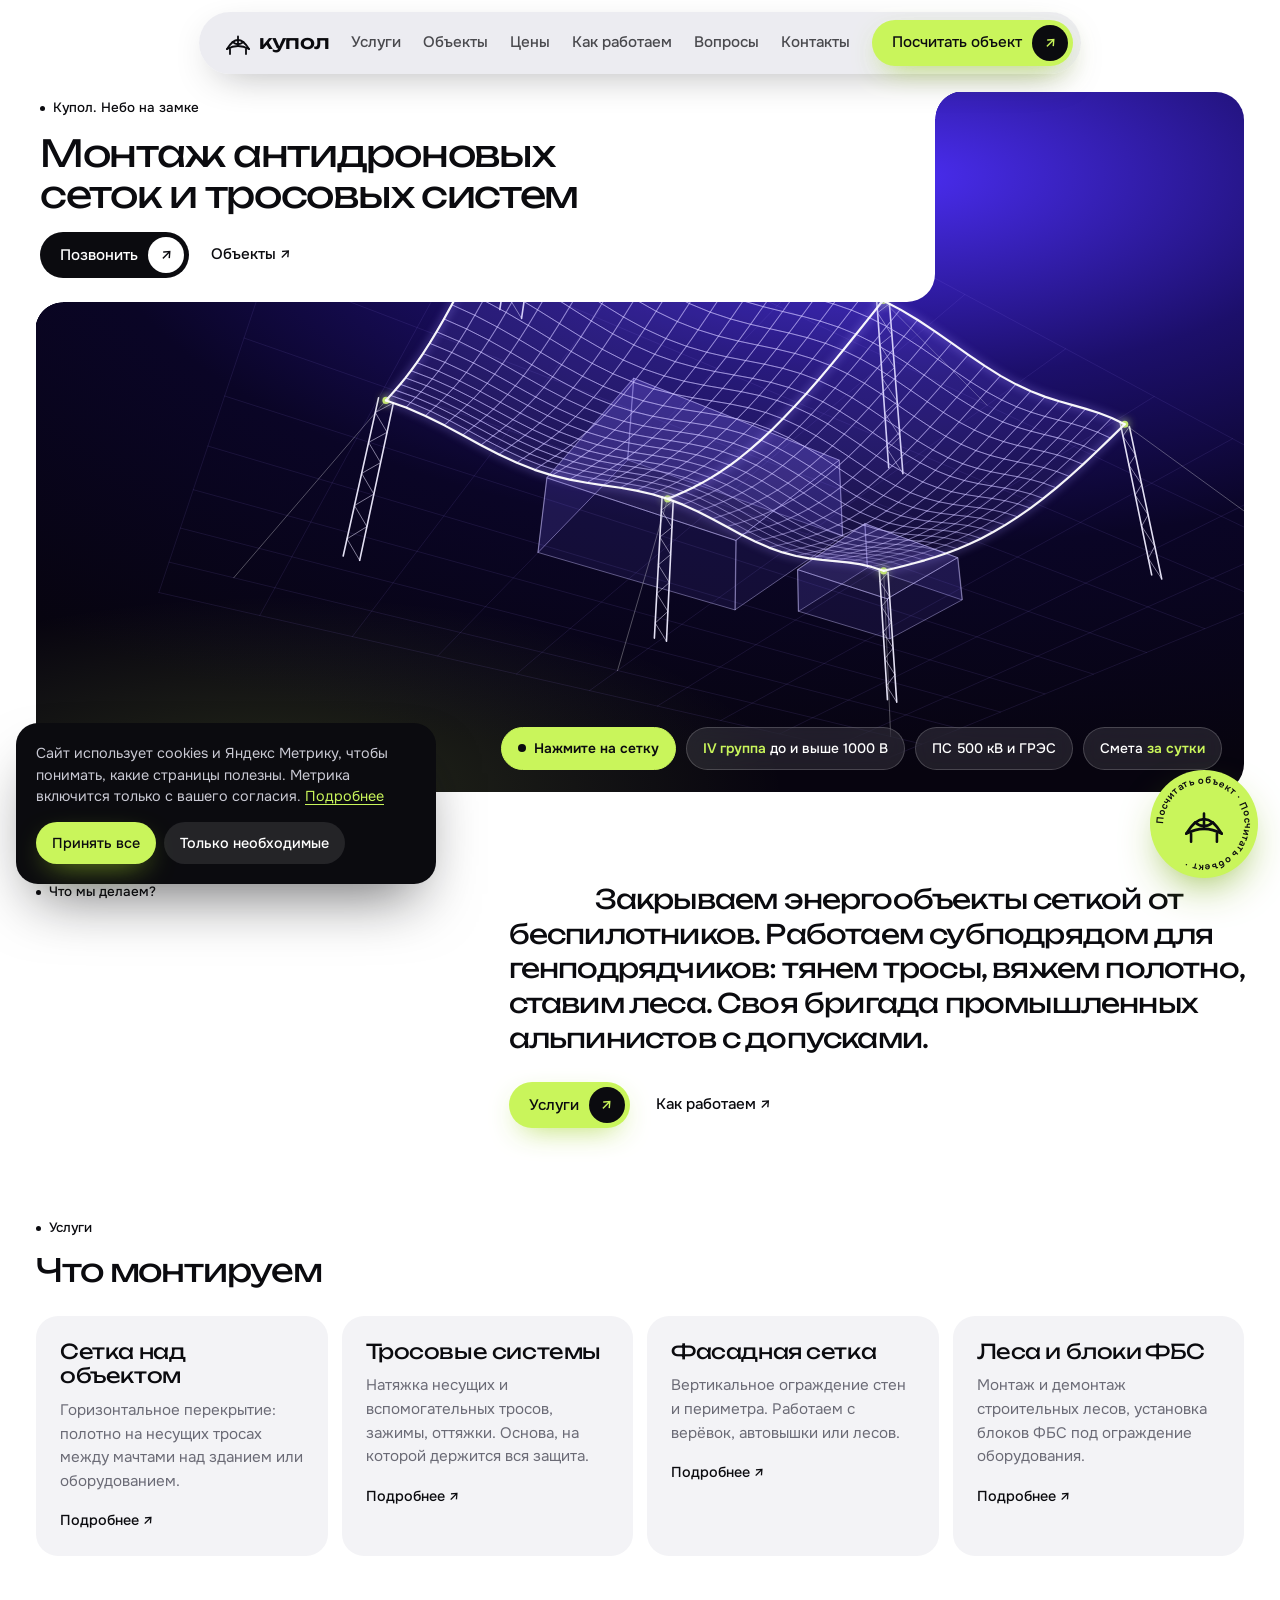
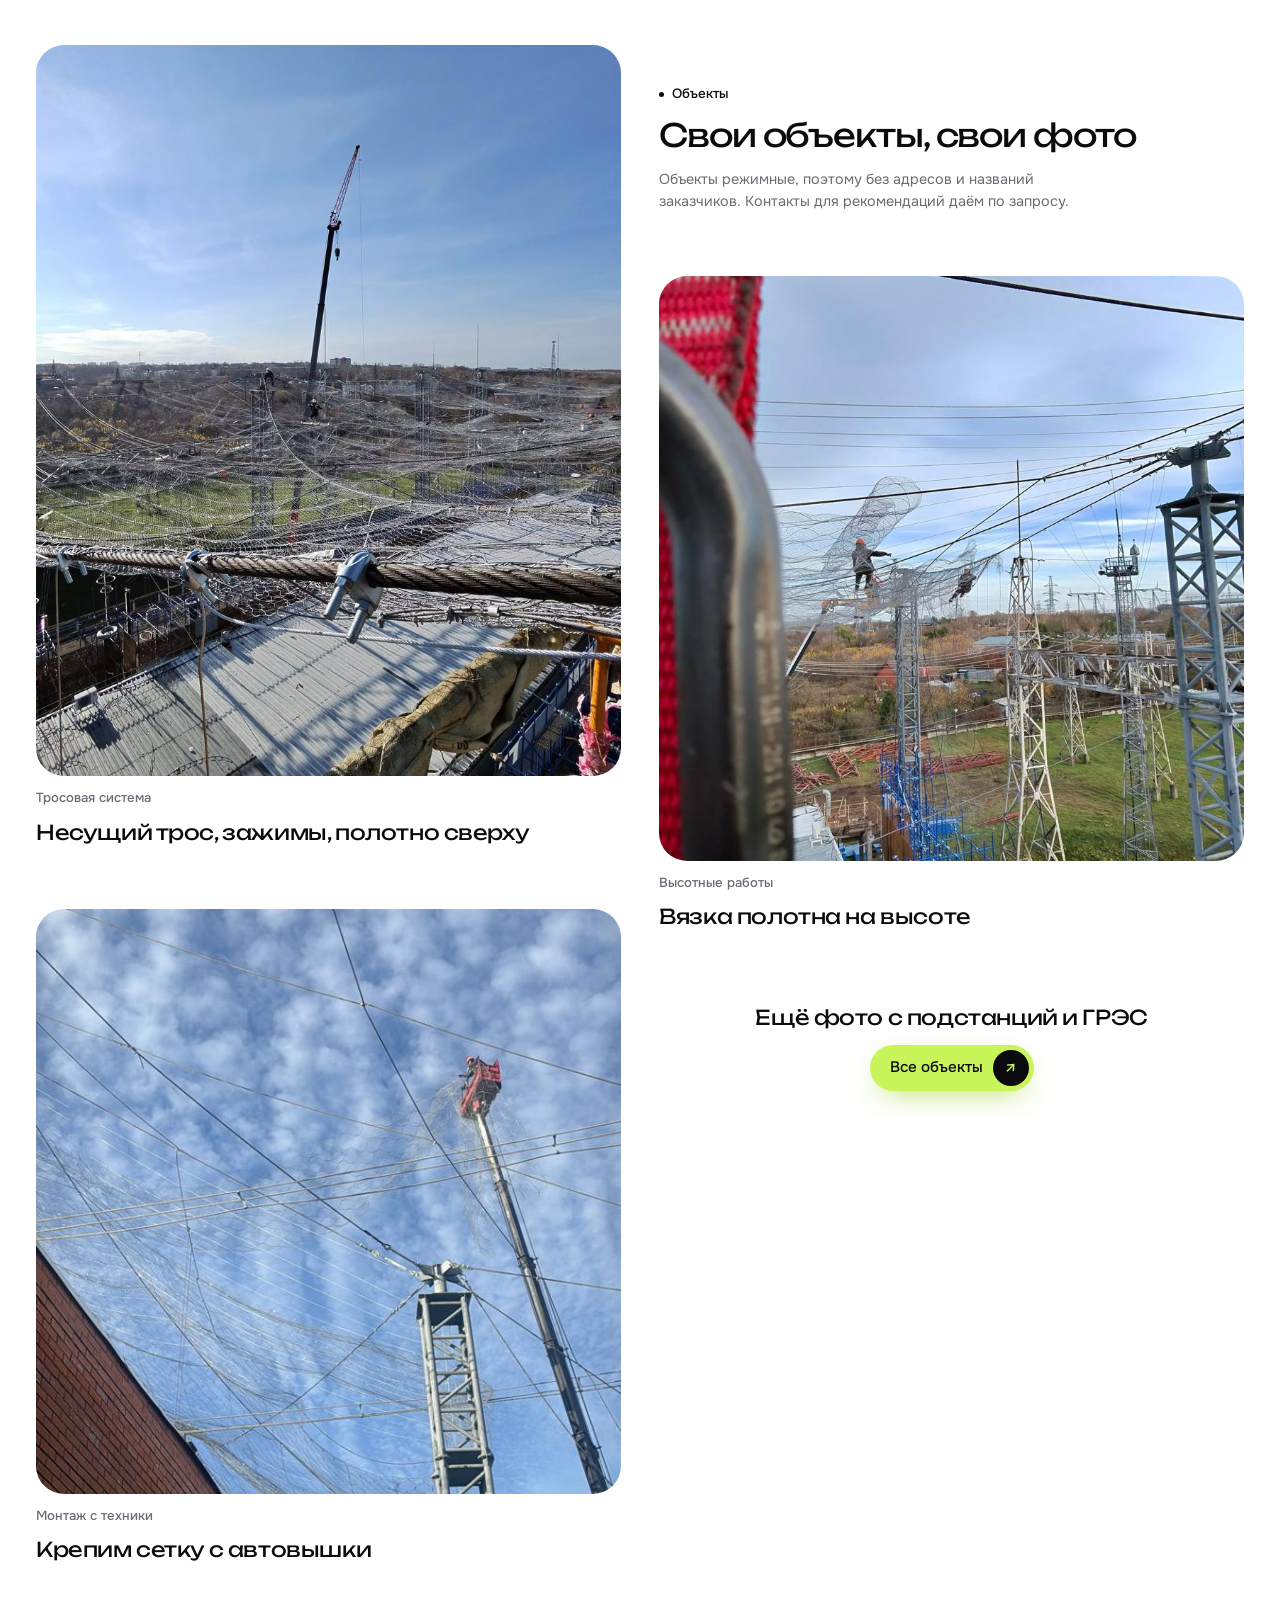
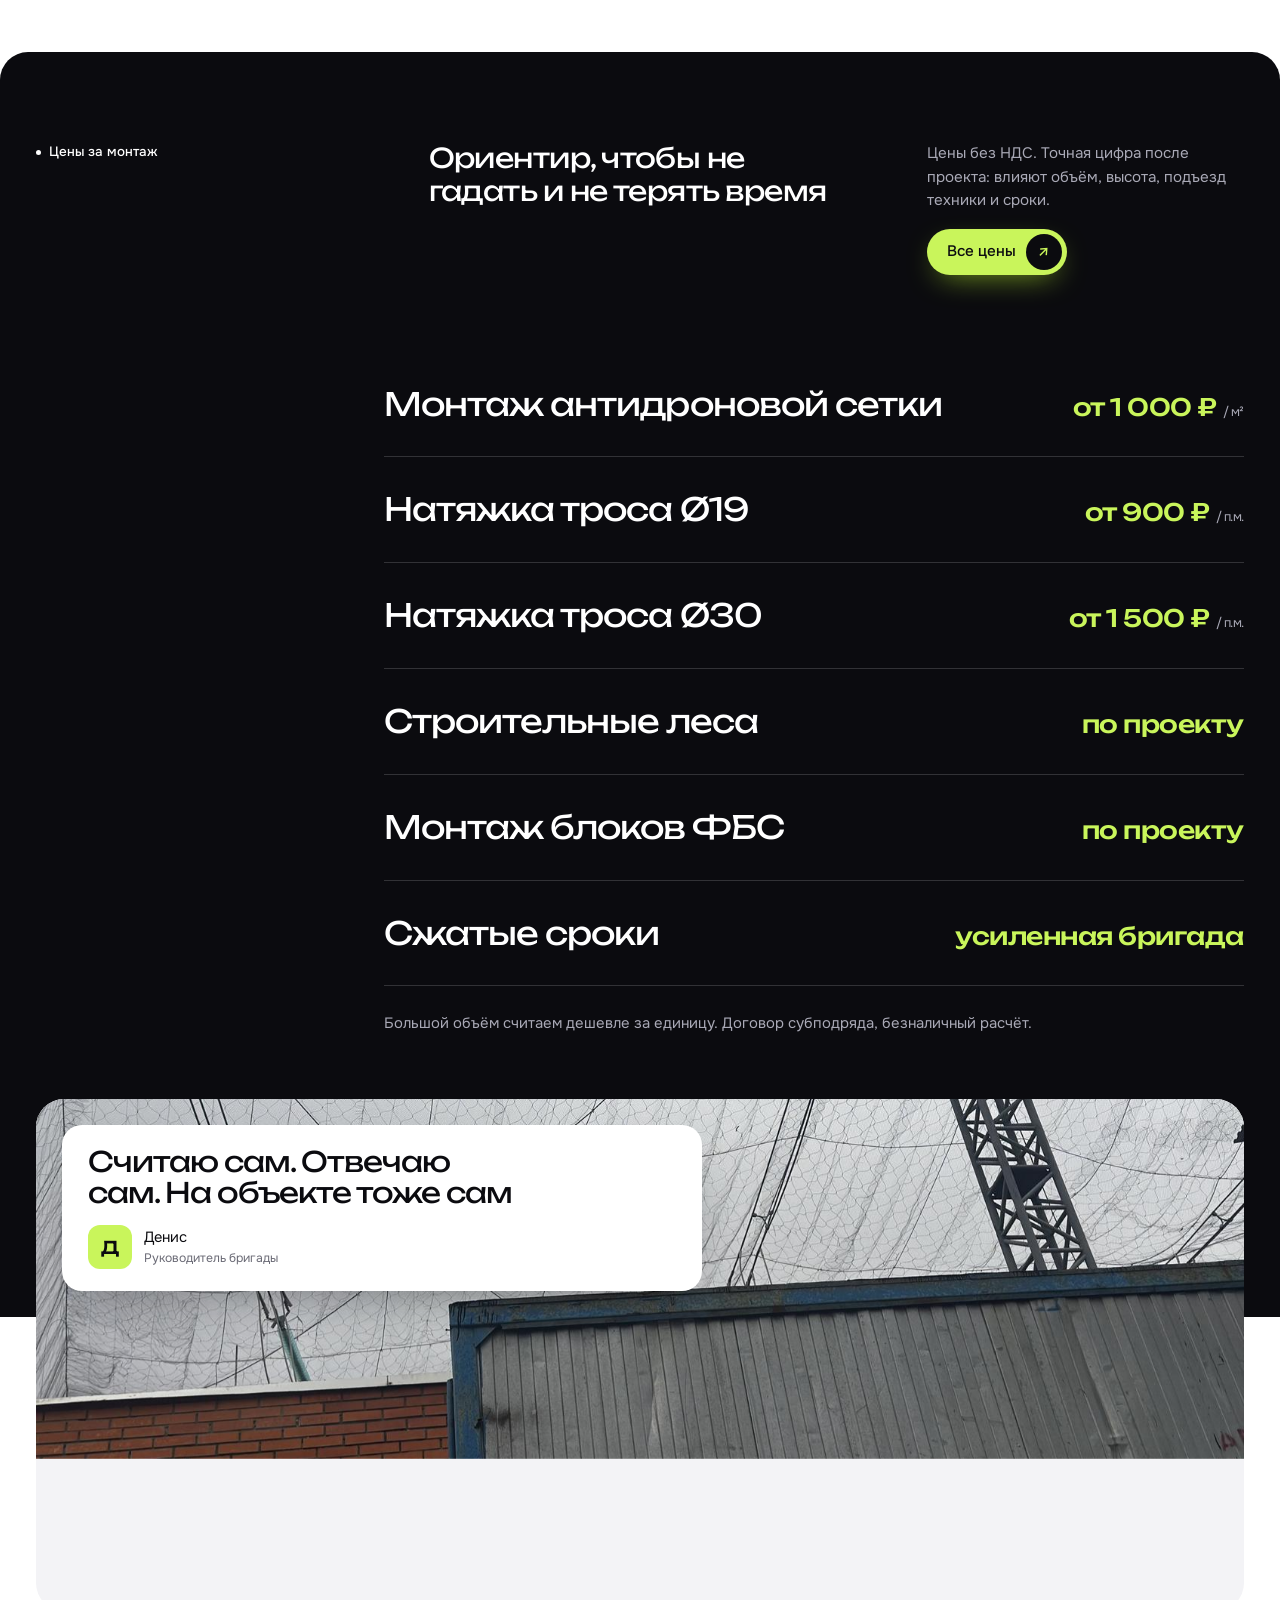
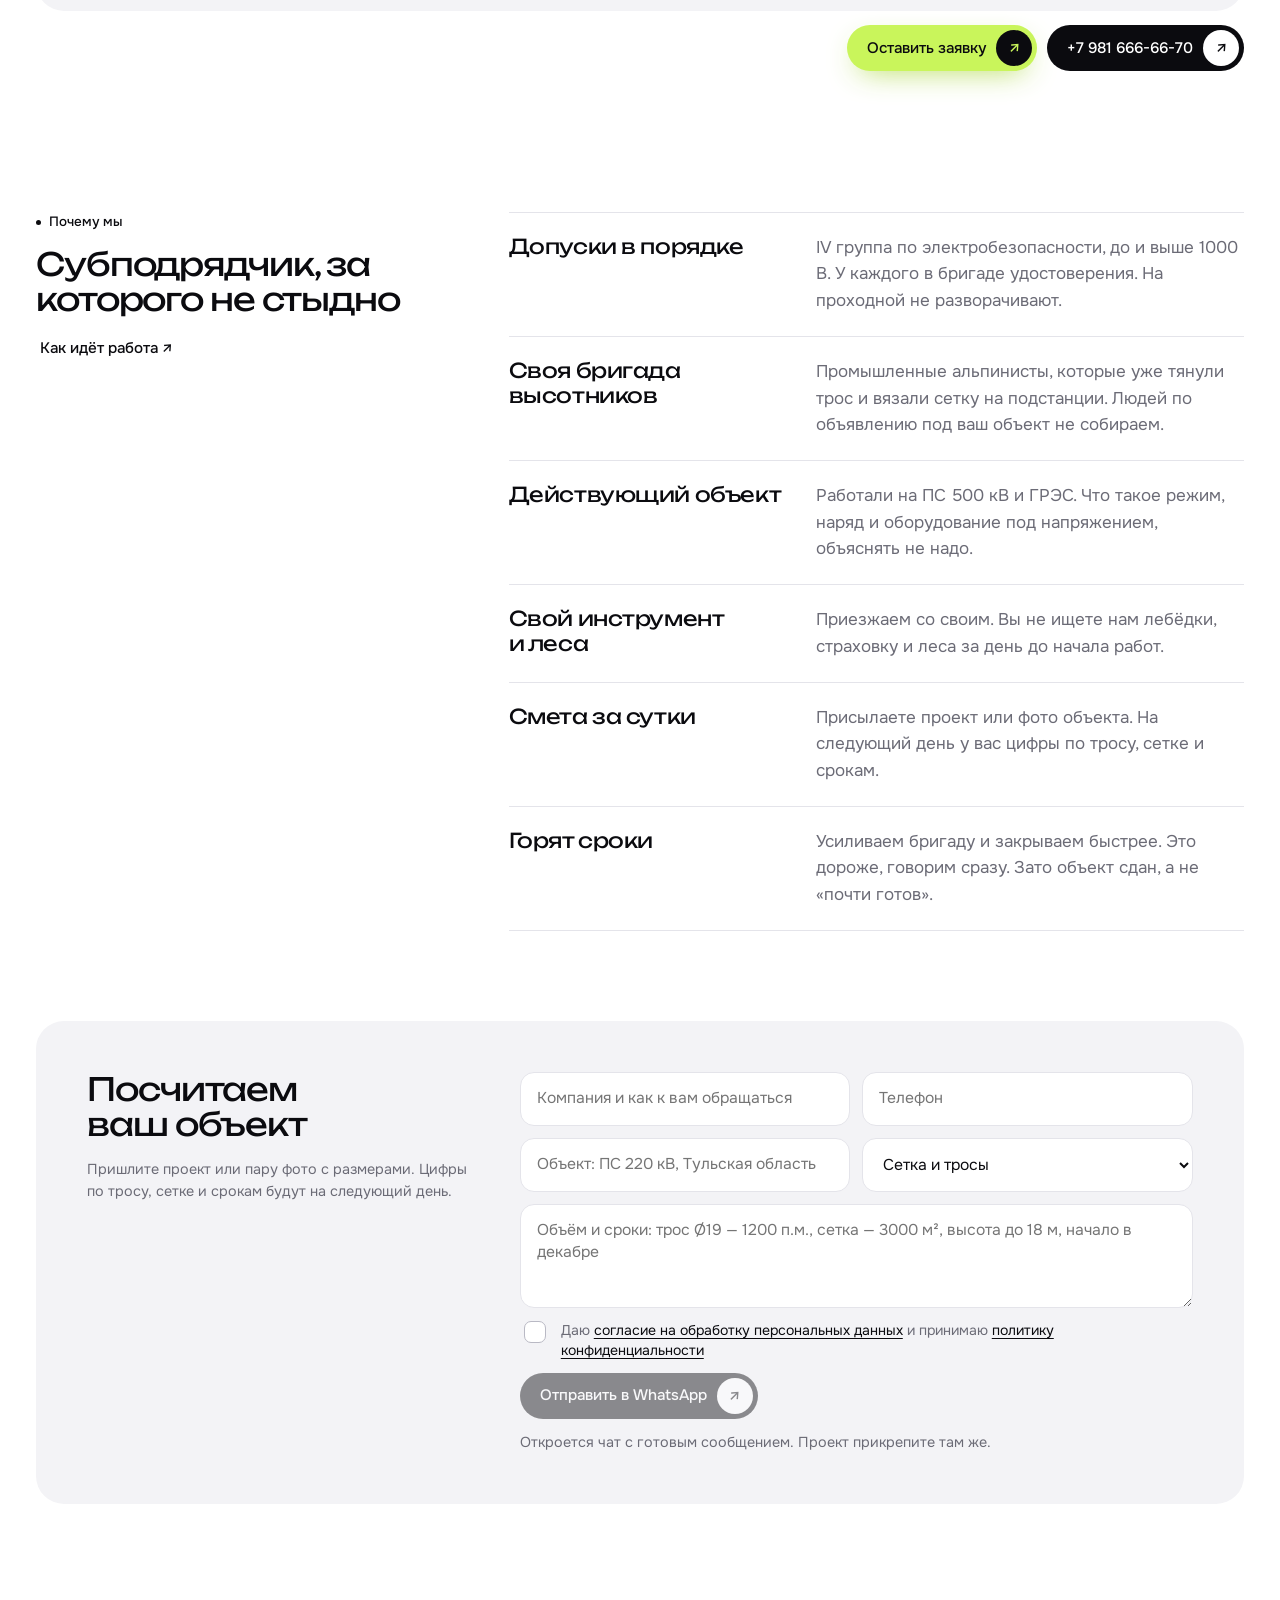
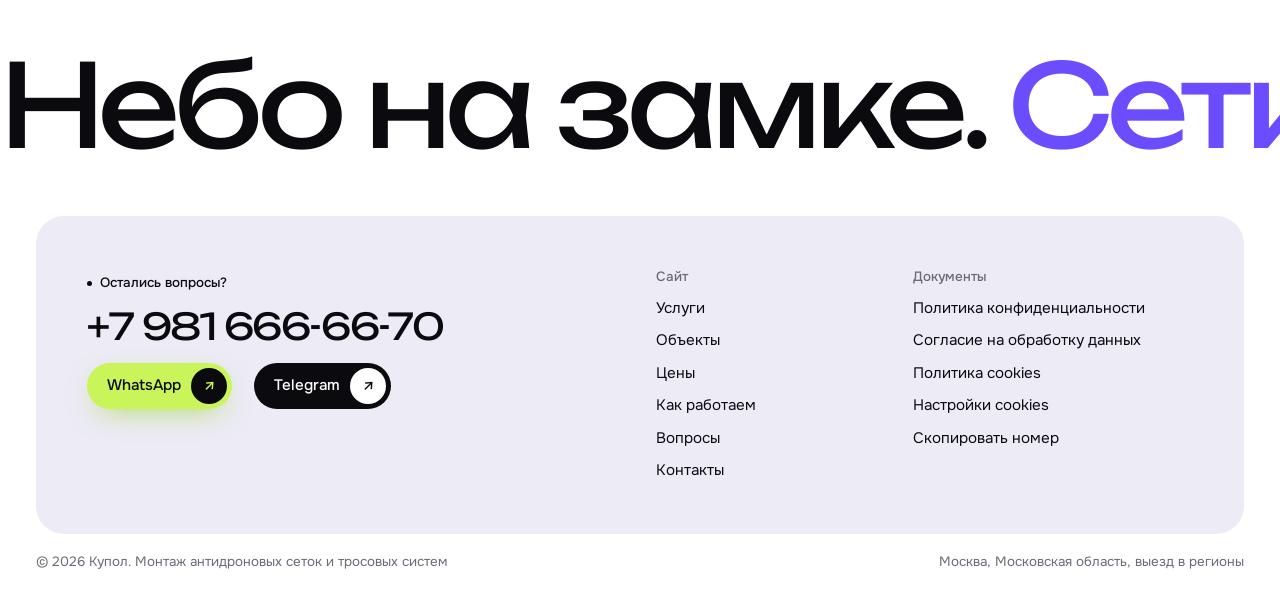
==== index.html @ 90bd702d "Купол: многостраничный сайт — услуги, объекты, цены, этапы, вопросы, контакты Co-Authored-By: Claude" ====
<!DOCTYPE html>
<html lang="ru">
<head>
<meta charset="utf-8">
<meta name="viewport" content="width=device-width, initial-scale=1, viewport-fit=cover">
<title>Купол · монтаж антидроновых сеток и тросовых систем</title>
<meta name="description" content="Монтаж антидроновых сеток и тросовых систем на подстанциях и ГРЭС. Субподряд для генподрядчиков, своя бригада промышленных альпинистов, смета за сутки.">
<meta property="og:title" content="Купол · монтаж антидроновых сеток и тросовых систем">
<meta property="og:description" content="Монтаж антидроновых сеток и тросовых систем на подстанциях и ГРЭС. Субподряд для генподрядчиков, своя бригада промышленных альпинистов, смета за сутки.">
<meta property="og:type" content="website">
<meta name="theme-color" content="#ffffff">
<link rel="icon" href="data:image/svg+xml,%3Csvg xmlns='http://www.w3.org/2000/svg' viewBox='0 0 32 32'%3E%3Crect width='32' height='32' rx='9' fill='%23C9F55B'/%3E%3Cpath d='M5 22 Q16 4 27 22M5 22 Q16 16 27 22M16 9v11' fill='none' stroke='%230B0B0F' stroke-width='2.2' stroke-linecap='round'/%3E%3C/svg%3E">
<link rel="preconnect" href="https://fonts.googleapis.com">
<link rel="preconnect" href="https://fonts.gstatic.com" crossorigin>
<link rel="stylesheet" href="https://fonts.googleapis.com/css2?family=Unbounded:wght@400;500&family=Onest:wght@400;500;600&display=swap">
<link rel="stylesheet" href="assets/style.css?v=6">
</head>
<body>
<nav class="nav" aria-label="Главное меню"><div>
  <a class="logo" href="index.html"><svg viewBox="0 0 26 26" fill="none" stroke="currentColor" stroke-width="1.8" stroke-linecap="round" aria-hidden="true"><path d="M2 19 Q13 1 24 19"/><path d="M2 19 Q13 13 24 19"/><path d="M7.5 12 Q13 16.5 18.5 12M13 6.5V16"/><path d="M5 19v5M21 19v5"/></svg>купол</a>
  <a class="l" href="uslugi.html">Услуги</a>
  <a class="l" href="obekty.html">Объекты</a>
  <a class="l" href="ceny.html">Цены</a>
  <a class="l" href="etapy.html">Как работаем</a>
  <a class="l" href="faq.html">Вопросы</a>
  <a class="l" href="kontakty.html">Контакты</a>
  <a class="pill lime cta" href="kontakty.html#form">Посчитать объект<i>↗</i></a>
  <button class="burger" type="button" aria-label="Открыть меню" aria-expanded="false" aria-controls="sheet"><span></span></button>
</div></nav>
<div class="sheet" id="sheet">
  <a href="uslugi.html">Услуги</a>
  <a href="obekty.html">Объекты</a>
  <a href="ceny.html">Цены</a>
  <a href="etapy.html">Как работаем</a>
  <a href="faq.html">Вопросы</a>
  <a href="kontakty.html">Контакты</a>
  <span class="gap"></span>
  <a class="small" href="tel:+79816666670">+7 981 666-66-70</a>
  <a class="small" href="policy.html">Политика конфиденциальности</a>
  <a class="small" href="cookies.html">Cookies</a>
</div>

<main id="top">
<section class="hero">
  <div class="wrap">
    <div class="media" id="media">
      <canvas id="dome" role="img" aria-label="Трёхмерная модель защитной сетки на мачтах. Нажмите на сетку: дрон упадёт в эту точку и застрянет"></canvas>
      <div class="notch">
        <span class="dot">Купол. Небо на замке</span>
        <h1>Монтаж антидроновых сеток и&nbsp;тросовых систем</h1>
        <div class="row">
          <a class="pill black" href="tel:+79816666670">Позвонить<i>↗</i></a>
          <a class="pill ghost" href="obekty.html">Объекты ↗</a>
        </div>
      </div>
      <div class="hud">
        <span class="hint-chip" id="hint">Нажмите на сетку</span>
        <span><b>IV группа</b> до и выше 1000 В</span>
        <span>ПС 500 кВ и ГРЭС</span>
        <span>Смета <b>за сутки</b></span>
      </div>
    </div>
  </div>
</section>

<section>
  <div class="wrap two">
    <span class="dot rv">Что мы делаем?</span>
    <div class="rv d1">
      <p class="big">Закрываем энергообъекты сеткой от беспилотников. Работаем субподрядом для генподрядчиков: тянем тросы, вяжем полотно, ставим леса. Своя бригада промышленных альпинистов с допусками.</p>
      <div class="acts">
        <a class="pill lime" href="uslugi.html">Услуги<i>↗</i></a>
        <a class="pill ghost" href="etapy.html">Как работаем ↗</a>
      </div>
    </div>
  </div>
</section>

<section style="padding-top:0">
  <div class="wrap">
    <div class="rv" style="display:grid;gap:14px;margin-bottom:28px"><span class="dot">Услуги</span><h2>Что монтируем</h2></div>
<div class="grid4"><a class="svc rv" href="uslugi.html#net"><h3>Сетка над объектом</h3><p>Горизонтальное перекрытие: полотно на несущих тросах между мачтами над зданием или оборудованием.</p><span class="more-l">Подробнее ↗</span></a>
<a class="svc rv" href="uslugi.html#cable"><h3>Тросовые системы</h3><p>Натяжка несущих и вспомогательных тросов, зажимы, оттяжки. Основа, на которой держится вся защита.</p><span class="more-l">Подробнее ↗</span></a>
<a class="svc rv" href="uslugi.html#facade"><h3>Фасадная сетка</h3><p>Вертикальное ограждение стен и периметра. Работаем с верёвок, автовышки или лесов.</p><span class="more-l">Подробнее ↗</span></a>
<a class="svc rv" href="uslugi.html#scaf"><h3>Леса и блоки ФБС</h3><p>Монтаж и демонтаж строительных лесов, установка блоков ФБС под ограждение оборудования.</p><span class="more-l">Подробнее ↗</span></a></div>
  </div>
</section>

<section id="works" style="padding-top:0">
  <div class="wrap works">
    <div class="col">
      <a class="work rv" href="obekty.html"><div class="ph a45"><img src="img/tros.jpg" alt="Несущий трос с зажимами и сетка над подстанцией, кран и монтажники вдали" decoding="async"></div><small>Тросовая система</small><h3>Несущий трос, зажимы, полотно сверху</h3></a>
      <a class="work rv" href="obekty.html"><div class="ph a11"><img src="img/vyshka.jpg" alt="Монтажник в люльке автовышки крепит сетку к тросам" loading="lazy" decoding="async"></div><small>Монтаж с техники</small><h3>Крепим сетку с автовышки</h3></a>
    </div>
    <div class="col">
      <div class="rv" style="display:grid;gap:14px;padding-top:clamp(0px,3vw,40px)">
        <span class="dot">Объекты</span>
        <h2>Свои объекты, свои фото</h2>
        <p class="hint" style="max-width:30em">Объекты режимные, поэтому без адресов и названий заказчиков. Контакты для рекомендаций даём по запросу.</p>
      </div>
      <a class="work rv" href="obekty.html"><div class="ph a11"><img src="img/vyazka.jpg" alt="Два монтажника раскатывают сетку на тросах над подстанцией" loading="lazy" decoding="async"></div><small>Высотные работы</small><h3>Вязка полотна на высоте</h3></a>
      <div class="more rv"><h3>Ещё фото с подстанций и ГРЭС</h3><a class="pill lime" href="obekty.html">Все объекты<i>↗</i></a></div>
    </div>
  </div>
</section>

<section class="dark" id="prices">
  <div class="wrap">
    <div class="dhead">
      <span class="dot rv">Цены за монтаж</span>
      <h3 class="rv d1" style="font-size:clamp(1.2rem,2.2vw,1.7rem)">Ориентир, чтобы не гадать и не терять время</h3>
      <div class="rv d2" style="display:grid;gap:16px;justify-items:start">
        <p class="mute">Цены без НДС. Точная цифра после проекта: влияют объём, высота, подъезд техники и сроки.</p>
        <a class="pill lime" href="ceny.html">Все цены<i>↗</i></a>
      </div>
    </div>
    <div class="rows">
      <a class="rw rv" href="kontakty.html#form"><span>Монтаж антидроновой сетки</span><b>от 1 000 ₽<small>/ м²</small></b></a>
      <a class="rw rv" href="kontakty.html#form"><span>Натяжка троса Ø19</span><b>от 900 ₽<small>/ п.м.</small></b></a>
      <a class="rw rv" href="kontakty.html#form"><span>Натяжка троса Ø30</span><b>от 1 500 ₽<small>/ п.м.</small></b></a>
      <a class="rw rv" href="kontakty.html#form"><span>Строительные леса</span><b>по проекту</b></a>
      <a class="rw rv" href="kontakty.html#form"><span>Монтаж блоков ФБС</span><b>по проекту</b></a>
      <a class="rw rv" href="kontakty.html#form"><span>Сжатые сроки</span><b>усиленная бригада</b></a>
    </div>
    <p class="terms">Большой объём считаем дешевле за единицу. Договор субподряда, безналичный расчёт.</p>
  </div>
</section>

<section class="over">
  <div class="wrap">
    <div class="quote rv" id="quote">
      <img src="img/kupol.jpg" alt="Натянутая защитная сетка на мачтах над зданиями" loading="lazy" decoding="async">
      <div class="qcard">
        <h2 style="font-size:clamp(1.15rem,2.2vw,1.8rem)">Считаю сам. Отвечаю сам. На объекте тоже сам</h2>
        <div class="who"><i>Д</i><span>Денис<small>Руководитель бригады</small></span></div>
      </div>
    </div>
    <div class="qacts rv">
      <a class="pill lime" href="kontakty.html#form">Оставить заявку<i>↗</i></a>
      <a class="pill black" href="tel:+79816666670">+7 981 666-66-70<i>↗</i></a>
    </div>
  </div>
</section>

<section id="why" style="padding-top:clamp(24px,4vw,56px)">
  <div class="wrap two">
    <div class="rv" style="display:grid;gap:14px;align-content:start">
      <span class="dot">Почему мы</span>
      <h2>Субподрядчик, за которого не стыдно</h2>
      <div><a class="pill ghost" href="etapy.html">Как идёт работа ↗</a></div>
    </div>
    <div class="why">
      <div class="rv"><h3>Допуски в порядке</h3><p>IV группа по электробезопасности, до и выше 1000 В. У каждого в бригаде удостоверения. На проходной не разворачивают.</p></div>
      <div class="rv"><h3>Своя бригада высотников</h3><p>Промышленные альпинисты, которые уже тянули трос и вязали сетку на подстанции. Людей по объявлению под ваш объект не собираем.</p></div>
      <div class="rv"><h3>Действующий объект</h3><p>Работали на ПС 500 кВ и ГРЭС. Что такое режим, наряд и оборудование под напряжением, объяснять не надо.</p></div>
      <div class="rv"><h3>Свой инструмент и леса</h3><p>Приезжаем со своим. Вы не ищете нам лебёдки, страховку и леса за день до начала работ.</p></div>
      <div class="rv"><h3>Смета за сутки</h3><p>Присылаете проект или фото объекта. На следующий день у вас цифры по тросу, сетке и срокам.</p></div>
      <div class="rv"><h3>Горят сроки</h3><p>Усиливаем бригаду и закрываем быстрее. Это дороже, говорим сразу. Зато объект сдан, а не «почти готов».</p></div>
    </div>
  </div>
</section>

<section id="form" style="padding-top:0">
  <div class="wrap">
    <div class="card formgrid rv">
      <div style="display:grid;gap:16px;align-content:start">
        <h2>Посчитаем ваш объект</h2>
        <p class="hint">Пришлите проект или пару фото с размерами. Цифры по тросу, сетке и срокам будут на следующий день.</p>
      </div>
      <form class="lead" id="lead" novalidate>
        <label class="sr" for="f-name">Компания и имя</label>
        <input id="f-name" name="name" placeholder="Компания и как к вам обращаться" autocomplete="organization">
        <label class="sr" for="f-tel">Телефон</label>
        <input id="f-tel" name="tel" type="tel" placeholder="Телефон" autocomplete="tel">
        <label class="sr" for="f-obj">Объект</label>
        <input id="f-obj" name="obj" placeholder="Объект: ПС 220 кВ, Тульская область">
        <label class="sr" for="f-what">Что нужно</label>
        <select id="f-what" name="what">
          <option>Сетка и тросы</option><option>Только сетка</option><option>Только тросы</option><option>Строительные леса</option><option>Блоки ФБС</option><option>Другое</option>
        </select>
        <label class="sr" for="f-scope">Объём и сроки</label>
        <textarea class="full" id="f-scope" name="scope" placeholder="Объём и сроки: трос Ø19 — 1200 п.м., сетка — 3000 м², высота до 18 м, начало в декабре"></textarea>
        <label class="check full" for="f-agree"><input type="checkbox" id="f-agree" name="agree"><span>Даю <a href="consent.html" target="_blank">согласие на обработку персональных данных</a> и принимаю <a href="policy.html" target="_blank">политику конфиденциальности</a></span></label>
        <div class="full submit-row">
          <button class="pill black" type="submit">Отправить в WhatsApp<i>↗</i></button>
          <span class="hint">Откроется чат с готовым сообщением. Проект прикрепите там же.</span>
        </div>
      </form>
    </div>
  </div>
</section>

<div class="mq" aria-hidden="true"><div>Небо на замке. <em>Сетка натянута.</em> Трос держит. Небо на замке. <em>Сетка натянута.</em> Трос держит. </div></div>
</main>
<footer id="contact">
  <div class="wrap">
    <div class="foot rv">
      <div>
        <span class="dot">Остались вопросы?</span><br>
        <a class="tel" href="tel:+79816666670">+7 981 666-66-70</a>
        <div class="acts" style="margin-top:0">
          <a class="pill lime" href="https://wa.me/79816666670" target="_blank" rel="noopener">WhatsApp<i>↗</i></a>
          <a class="pill black" href="https://t.me/+79816666670" target="_blank" rel="noopener">Telegram<i>↗</i></a>
        </div>
      </div>
      <div>
        <h4>Сайт</h4>
        <ul>
          <li><a href="uslugi.html">Услуги</a></li>
          <li><a href="obekty.html">Объекты</a></li>
          <li><a href="ceny.html">Цены</a></li>
          <li><a href="etapy.html">Как работаем</a></li>
          <li><a href="faq.html">Вопросы</a></li>
          <li><a href="kontakty.html">Контакты</a></li>
        </ul>
      </div>
      <div>
        <h4>Документы</h4>
        <ul>
          <li><a href="policy.html">Политика конфиденциальности</a></li>
          <li><a href="consent.html">Согласие на обработку данных</a></li>
          <li><a href="cookies.html">Политика cookies</a></li>
          <li><button class="linkbtn" type="button" data-cookie-settings>Настройки cookies</button></li>
          <li><button class="linkbtn" type="button" data-copy>Скопировать номер</button></li>
        </ul>
      </div>
    </div>
    <div class="legal"><span>© 2026 Купол. Монтаж антидроновых сеток и тросовых систем</span><span>Москва, Московская область, выезд в регионы</span></div>
  </div>
</footer>
<a class="badge" href="kontakty.html#form" aria-label="Посчитать объект">
  <svg class="t" viewBox="0 0 128 128" aria-hidden="true"><defs><path id="circ" d="M64,64 m-48,0 a48,48 0 1,1 96,0 a48,48 0 1,1 -96,0"/></defs><text><textPath href="#circ">Посчитать объект · Посчитать объект · </textPath></text></svg>
  <svg width="42" height="42" viewBox="0 0 26 26" fill="none" stroke="#0B0B0F" stroke-width="1.6" stroke-linecap="round" aria-hidden="true"><path d="M2 19 Q13 1 24 19"/><path d="M2 19 Q13 13 24 19"/><path d="M7.5 12 Q13 16.5 18.5 12M13 6.5V16"/><path d="M5 19v5M21 19v5"/></svg>
</a>
<div class="dock">
  <a class="pill black" href="tel:+79816666670">Позвонить<i>↗</i></a>
  <a class="pill lime" href="https://wa.me/79816666670" target="_blank" rel="noopener">WhatsApp<i>↗</i></a>
</div>
<div class="cookie" id="cookie" role="dialog" aria-live="polite" aria-label="Cookies" hidden>
  <p>Сайт использует cookies и Яндекс Метрику, чтобы понимать, какие страницы полезны. Метрика включится только с вашего согласия. <a href="cookies.html">Подробнее</a></p>
  <div class="btns">
    <button class="pill lime" type="button" data-ck="all">Принять все</button>
    <button class="pill ghostd" type="button" data-ck="need">Только необходимые</button>
  </div>
</div>
<script src="assets/app.js?v=6"></script>
</body>
</html>
---- assets/style.css ----
/* Купол — общий стиль. Белый воздух, крупные скругления, «вырезы» с текстом поверх медиа,
   лаймовые пилюли, один чёрный блок, 3D-купол на первом экране. Тема сознательно одна, светлая. */
:root{
  color-scheme:light;
  --bg:#fff; --ink:#0B0B0F; --mute:#6B6B76; --soft:#F3F3F6; --line:#E4E4EA;
  --lime:#C9F55B; --violet:#6B4DFF; --night:#07040F; --lav:#ECEBF6;
  --r:28px;
  --display:"Unbounded","Arial Black","Segoe UI",sans-serif;
  --body:"Onest","Segoe UI",Roboto,Arial,sans-serif;
  --ease:cubic-bezier(.2,.8,.2,1);
}
*{box-sizing:border-box}
html{scroll-behavior:smooth;scroll-padding-top:96px}
body{margin:0;background:var(--bg);color:var(--ink);font:400 17px/1.55 var(--body);-webkit-font-smoothing:antialiased;overflow-x:hidden}
img{max-width:100%;display:block}
a{color:inherit;text-decoration:none}
p{margin:0}
.wrap{max-width:1240px;margin:0 auto;padding-left:max(16px,env(safe-area-inset-left,0px));padding-right:max(16px,env(safe-area-inset-right,0px))}
h1,h2,h3{font-family:var(--display);font-weight:400;margin:0;letter-spacing:-.035em;line-height:1.1;text-wrap:balance;overflow-wrap:break-word;min-width:0}
h1{font-size:clamp(1.35rem,2.9vw,2.5rem)}
h2{font-size:clamp(1.3rem,2.5vw,2.1rem)}
h3{font-size:clamp(1.05rem,1.6vw,1.3rem);letter-spacing:-.02em;line-height:1.2}
.dot{display:inline-flex;align-items:center;gap:8px;font-size:.84rem;font-weight:500}
.dot::before{content:"";width:5px;height:5px;border-radius:50%;background:currentColor;flex:none}
.hint{font-size:.9rem;color:var(--mute)}
:focus-visible{outline:3px solid var(--violet);outline-offset:3px}
section{padding-block:clamp(48px,7vw,104px)}
.sr{position:absolute;width:1px;height:1px;overflow:hidden;clip-path:inset(50%);white-space:nowrap}

/* ---------- Пилюли ---------- */
.pill{display:inline-flex;align-items:center;gap:10px;min-height:46px;padding:5px 5px 5px 20px;border-radius:99px;border:0;font:500 .95rem/1 var(--body);cursor:pointer;transition:transform .25s var(--ease),box-shadow .25s;white-space:nowrap}
.pill i{width:36px;height:36px;border-radius:50%;display:grid;place-items:center;font-style:normal;font-size:1rem;transition:transform .35s var(--ease);flex:none}
.pill:hover{transform:translateY(-2px)}
.pill:hover i{transform:rotate(45deg)}
.pill:disabled{opacity:.45;cursor:not-allowed;transform:none}
.lime{background:var(--lime);color:var(--ink);box-shadow:0 10px 30px -12px rgba(160,210,40,.9)}
.lime i{background:var(--ink);color:var(--lime)}
.black{background:var(--ink);color:#fff}
.black i{background:#fff;color:var(--ink)}
.ghost{padding:0 4px;gap:6px;background:none;color:inherit;border-bottom:1px solid transparent;border-radius:0;min-height:36px}
.ghost:hover{border-color:currentColor;transform:none}

/* ---------- Плавающее меню ---------- */
.nav{position:fixed;top:max(12px,env(safe-area-inset-top,0px));left:0;right:0;z-index:60;pointer-events:none;padding-inline:12px}
.nav>div{pointer-events:auto;width:fit-content;max-width:100%;margin:0 auto;display:flex;align-items:center;gap:26px;padding:8px 8px 8px 26px;border-radius:99px;background:rgba(232,232,238,.8);backdrop-filter:blur(16px) saturate(1.4);-webkit-backdrop-filter:blur(16px) saturate(1.4);box-shadow:0 12px 40px -18px rgba(11,11,15,.45)}
.logo{display:flex;align-items:center;gap:8px;font:500 1.2rem/1 var(--display);letter-spacing:-.04em}
.logo svg{width:26px;height:26px;flex:none}
.nav a.l{font-weight:500;font-size:.95rem;opacity:.72;transition:opacity .2s}
.nav a.l:hover,.nav a.l[aria-current]{opacity:1}
.burger{display:none;width:46px;height:46px;border-radius:50%;border:0;background:var(--ink);cursor:pointer;place-items:center;flex:none}
.burger span{display:block;width:18px;height:2px;background:#fff;border-radius:2px;position:relative;transition:transform .3s var(--ease),background .2s}
.burger span::before,.burger span::after{content:"";position:absolute;left:0;width:18px;height:2px;background:#fff;border-radius:2px;transition:transform .3s var(--ease)}
.burger span::before{top:-6px}.burger span::after{top:6px}
.menu-open .burger span{background:transparent}
.menu-open .burger span::before{transform:translateY(6px) rotate(45deg)}
.menu-open .burger span::after{transform:translateY(-6px) rotate(-45deg)}
.sheet{position:fixed;inset:0;z-index:55;background:rgba(255,255,255,.97);backdrop-filter:blur(10px);-webkit-backdrop-filter:blur(10px);padding:110px max(20px,env(safe-area-inset-right,0px)) 40px max(20px,env(safe-area-inset-left,0px));display:grid;align-content:start;gap:4px;opacity:0;visibility:hidden;transition:opacity .3s,visibility .3s}
.sheet a{font:400 clamp(1.6rem,8vw,2.4rem)/1.25 var(--display);letter-spacing:-.04em;padding:8px 0;border-bottom:1px solid var(--line);transform:translateY(12px);transition:transform .45s var(--ease)}
.sheet .small{font:500 1rem var(--body);border:0;color:var(--mute);padding:4px 0}
.sheet .gap{height:22px}
.menu-open .sheet{opacity:1;visibility:visible}
.menu-open .sheet a{transform:none}

/* ---------- Первый экран ---------- */
.hero{padding-top:92px;padding-bottom:0}
.media{position:relative;border-radius:var(--r);overflow:hidden;background:radial-gradient(110% 85% at 72% 12%,#4a2df0 0%,#1c0f6b 34%,#0a0526 62%,var(--night) 100%);height:clamp(520px,calc(100vh - 124px),700px);isolation:isolate;border-top-left-radius:0}
.media canvas{position:absolute;inset:0;width:100%;height:100%;display:block;cursor:crosshair;touch-action:manipulation}
.media::after{content:"";position:absolute;inset:0;background:radial-gradient(60% 40% at 20% 100%,rgba(201,245,91,.16),transparent 70%);pointer-events:none}
.notch{position:absolute;top:-1px;left:-1px;z-index:2;background:var(--bg);padding:7px 30px 24px 5px;border-bottom-right-radius:var(--r);max-width:min(900px,76%);display:grid;gap:14px}
.notch::before,.notch::after{content:"";position:absolute;width:var(--r);height:var(--r);background:radial-gradient(circle at 100% 100%,transparent calc(var(--r) - .6px),var(--bg) var(--r))}
.notch::before{left:100%;top:0}
.notch::after{left:0;top:100%}
.notch .row{display:flex;flex-wrap:wrap;align-items:center;gap:8px 18px;margin-top:4px}
.hud{position:absolute;right:22px;bottom:22px;z-index:2;display:flex;flex-wrap:wrap;justify-content:flex-end;gap:10px;max-width:calc(100% - 44px)}
.hud span{padding:10px 16px;border-radius:99px;background:rgba(255,255,255,.1);backdrop-filter:blur(10px);-webkit-backdrop-filter:blur(10px);border:1px solid rgba(255,255,255,.18);color:#fff;font-size:.86rem;font-weight:500}
.hud b{color:var(--lime);font-weight:600}
.hud .hint-chip{background:var(--lime);color:var(--ink);border-color:var(--lime);display:inline-flex;align-items:center;gap:8px;font-weight:600}
.hud .hint-chip::before{content:"";width:8px;height:8px;border-radius:50%;background:var(--ink);animation:pulse 1.4s ease-in-out infinite}
.hud .hint-chip.done{background:rgba(255,255,255,.1);color:#fff;border-color:rgba(255,255,255,.18)}
.hud .hint-chip.done::before{background:var(--lime);animation:none}
@keyframes pulse{50%{transform:scale(1.9);opacity:.35}}

.two{display:grid;grid-template-columns:minmax(0,1fr) minmax(0,1.7fr);gap:24px 40px;align-items:start}
.big{font:400 clamp(1.15rem,2.1vw,1.7rem)/1.3 var(--display);letter-spacing:-.03em;text-indent:3.2em}
.acts{display:flex;flex-wrap:wrap;gap:10px 22px;align-items:center;margin-top:26px}

/* ---------- Форма ---------- */
.card{background:var(--soft);border-radius:var(--r);padding:clamp(22px,4vw,52px)}
.formgrid{display:grid;grid-template-columns:minmax(0,.8fr) minmax(0,1.4fr);gap:28px 48px}
form.lead{display:grid;grid-template-columns:repeat(2,minmax(0,1fr));gap:12px}
form.lead .full{grid-column:1/-1}
input,select,textarea{width:100%;font:400 .98rem/1.4 var(--body);padding:15px 16px;border:1px solid var(--line);border-radius:14px;background:#fff;color:var(--ink);transition:border-color .2s,box-shadow .2s}
input:focus,select:focus,textarea:focus{outline:0;border-color:var(--violet);box-shadow:0 0 0 4px rgba(107,77,255,.16)}
textarea{min-height:104px;resize:vertical}
.check{display:flex;gap:12px;align-items:flex-start;font-size:.88rem;color:var(--mute);line-height:1.45;cursor:pointer}
.check input{appearance:none;-webkit-appearance:none;width:22px;height:22px;padding:0;border-radius:7px;border:1.5px solid #B9B9C4;background:#fff;flex:none;margin-top:1px;display:grid;place-items:center;cursor:pointer}
.check input:checked{background:var(--ink);border-color:var(--ink)}
.check input:checked::after{content:"";width:10px;height:6px;border-left:2px solid var(--lime);border-bottom:2px solid var(--lime);transform:translateY(-1px) rotate(-45deg)}
.check a{color:var(--ink);text-decoration:underline;text-underline-offset:3px}
.submit-row{display:flex;flex-wrap:wrap;align-items:center;gap:12px 18px}

/* ---------- Объекты ---------- */
.works{display:grid;grid-template-columns:repeat(2,minmax(0,1fr));gap:clamp(28px,5vw,72px) clamp(16px,3vw,40px);align-items:start}
.works .col{display:grid;gap:clamp(28px,5vw,64px)}
.work{display:grid;gap:12px;perspective:1000px}
.ph{border-radius:var(--r);overflow:hidden;background:var(--soft);transition:transform .4s var(--ease),box-shadow .4s;will-change:transform}
.ph img{width:100%;height:100%;object-fit:cover;transition:transform .9s var(--ease)}
.work:hover .ph{box-shadow:0 40px 60px -34px rgba(11,11,15,.55)}
.work:hover img{transform:scale(1.06)}
.a45{aspect-ratio:4/5}.a11{aspect-ratio:1/1}.a43{aspect-ratio:4/3}
.work small{font-size:.82rem;color:var(--mute);font-weight:500}
.more{text-align:center;display:grid;gap:14px;justify-items:center;padding:12px 0}

/* ---------- Чёрный блок ---------- */
.dark{background:var(--ink);color:#fff;border-radius:var(--r) var(--r) 0 0;padding-bottom:clamp(180px,22vw,300px)}
.dark .mute{color:#A9A9B6;font-size:.95rem;max-width:24em}
.dhead{display:grid;grid-template-columns:minmax(0,1fr) minmax(0,1.3fr) minmax(0,.9fr);gap:24px 40px;margin-bottom:clamp(36px,6vw,88px);align-items:start}
.rows{margin-left:auto;width:min(100%,860px)}
.rw{display:flex;justify-content:space-between;align-items:baseline;gap:8px 24px;flex-wrap:wrap;padding:clamp(20px,3vw,34px) 0;border-bottom:1px solid rgba(255,255,255,.16);transition:padding .35s var(--ease),color .3s}
.rw span{font:400 clamp(1.15rem,2.6vw,2rem)/1.15 var(--display);letter-spacing:-.03em}
.rw b{font:500 clamp(1.05rem,2vw,1.5rem)/1 var(--display);letter-spacing:-.02em;color:var(--lime);white-space:nowrap}
.rw b small{font:400 .8rem var(--body);color:#A9A9B6;margin-left:6px}
.rw:hover{padding-left:22px;color:var(--lime)}
.terms{margin:26px 0 0 auto;width:min(100%,860px);color:#A9A9B6;font-size:.93rem}

/* ---------- Карточка с цитатой на стыке ---------- */
.over{padding-top:0;margin-top:calc(-1 * clamp(130px,17vw,240px));position:relative;z-index:2}
.quote{position:relative;border-radius:var(--r);overflow:hidden;height:clamp(360px,40vw,520px);background:var(--soft)}
.quote img{position:absolute;inset:0;width:100%;height:115%;object-fit:cover;object-position:50% 45%;will-change:transform}
.qcard{position:absolute;top:26px;left:26px;z-index:2;background:var(--bg);border-radius:20px;padding:22px 26px;max-width:min(640px,calc(100% - 52px));display:grid;gap:16px;box-shadow:0 20px 50px -24px rgba(11,11,15,.5)}
.who{display:flex;align-items:center;gap:12px;font-size:.92rem}
.who i{width:44px;height:44px;border-radius:12px;background:var(--lime);display:grid;place-items:center;font:500 1.1rem var(--display);font-style:normal}
.who small{display:block;color:var(--mute)}
.qacts{display:flex;justify-content:flex-end;flex-wrap:wrap;gap:10px;margin-top:14px}

/* ---------- Почему / этапы ---------- */
.why div{display:grid;grid-template-columns:minmax(0,.9fr) minmax(0,1.4fr);gap:8px 32px;padding:22px 0;border-bottom:1px solid var(--line)}
.why div:first-child{border-top:1px solid var(--line)}
.why p{color:var(--mute)}
.steps{display:grid;grid-template-columns:repeat(4,minmax(0,1fr));gap:14px;margin:0;padding:0;counter-reset:s}
.steps li{list-style:none;counter-increment:s;background:var(--soft);border-radius:22px;padding:22px;display:grid;gap:10px;align-content:start;transition:transform .35s var(--ease),background .3s}
.steps li:hover{transform:translateY(-6px);background:var(--lime)}
.steps li::before{content:"0" counter(s);font:400 .9rem var(--display);width:44px;height:44px;border-radius:50%;background:#fff;display:grid;place-items:center}
.steps span{color:var(--mute);font-size:.93rem}
.steps li:hover span{color:var(--ink)}

/* ---------- FAQ ---------- */
.faq{display:grid;gap:10px}
.faq details{background:var(--soft);border-radius:22px;transition:background .3s}
.faq details[open]{background:var(--lav)}
.faq summary{list-style:none;cursor:pointer;display:flex;justify-content:space-between;align-items:center;gap:18px;padding:22px 24px;font:400 clamp(1rem,1.6vw,1.2rem)/1.3 var(--display);letter-spacing:-.02em}
.faq summary::-webkit-details-marker{display:none}
.faq summary i{width:40px;height:40px;border-radius:50%;background:#fff;display:grid;place-items:center;font-style:normal;font-size:1.3rem;flex:none;transition:transform .35s var(--ease),background .3s}
.faq details[open] summary i{transform:rotate(45deg);background:var(--lime)}
.faq .ans{padding:0 24px 24px;color:#3C3C46;max-width:52em}

/* ---------- Бегущая строка ---------- */
.mq{overflow:hidden;white-space:nowrap;padding-block:clamp(20px,4vw,48px)}
.mq div{display:inline-block;font:400 clamp(2.6rem,9vw,7.5rem)/1.1 var(--display);letter-spacing:-.05em;animation:mq 26s linear infinite}
.mq em{font-style:normal;color:var(--violet)}
@keyframes mq{to{transform:translateX(-50%)}}

/* ---------- Подвал ---------- */
footer{padding-block:0 40px}
.foot{background:var(--lav);border-radius:var(--r);padding:clamp(24px,4vw,52px);display:grid;grid-template-columns:minmax(0,1.4fr) minmax(0,.8fr) minmax(0,.8fr);gap:28px 40px;align-items:start}
.tel{font:400 clamp(1.7rem,4.4vw,3.2rem)/1 var(--display);letter-spacing:-.04em;display:inline-block;margin:14px 0 18px;white-space:nowrap}
.tel:hover{color:var(--violet)}
.foot h4{margin:0 0 12px;font:500 .84rem var(--body);color:var(--mute)}
.foot ul{list-style:none;margin:0;padding:0;display:grid;gap:9px;font-size:.95rem}
.foot ul a:hover{color:var(--violet)}
.linkbtn{background:none;border:0;padding:0;font:inherit;color:inherit;cursor:pointer;text-align:left}
.linkbtn:hover{color:var(--violet)}
.legal{display:flex;flex-wrap:wrap;justify-content:space-between;gap:8px 24px;font-size:.84rem;color:var(--mute);padding-top:18px}

/* ---------- Круглый значок и нижняя панель ---------- */
.badge{position:fixed;right:max(22px,env(safe-area-inset-right,0px));bottom:max(22px,env(safe-area-inset-bottom,0px));z-index:40;width:108px;height:108px;border-radius:50%;background:var(--lime);display:grid;place-items:center;box-shadow:0 18px 44px -16px rgba(120,170,20,.9);transition:transform .4s var(--ease),opacity .3s}
.badge:hover{transform:scale(1.07)}
.badge.off{opacity:0;transform:scale(.6);pointer-events:none}
.badge svg.t{position:absolute;inset:0;width:100%;height:100%;animation:spin 14s linear infinite}
.badge svg.t text{font:600 11.5px var(--body);letter-spacing:.06em;fill:var(--ink)}
@keyframes spin{to{transform:rotate(360deg)}}
.dock{display:none;position:fixed;left:0;right:0;bottom:0;z-index:45;gap:8px;padding:10px max(12px,env(safe-area-inset-right,0px)) calc(10px + env(safe-area-inset-bottom,0px)) max(12px,env(safe-area-inset-left,0px));background:rgba(255,255,255,.9);backdrop-filter:blur(14px);-webkit-backdrop-filter:blur(14px);border-top:1px solid var(--line)}
.dock .pill{flex:1;justify-content:space-between}

/* ---------- Cookie-баннер ---------- */
.cookie{position:fixed;left:max(16px,env(safe-area-inset-left,0px));bottom:max(16px,env(safe-area-inset-bottom,0px));z-index:70;width:min(420px,calc(100% - 32px));background:var(--ink);color:#fff;border-radius:22px;padding:20px;display:grid;gap:14px;box-shadow:0 30px 60px -20px rgba(11,11,15,.6);transform:translateY(20px);opacity:0;transition:transform .5s var(--ease),opacity .5s}
.cookie.show{transform:none;opacity:1}
.cookie p{font-size:.9rem;color:#C9C9D3;line-height:1.5}
.cookie a{color:var(--lime);text-decoration:underline;text-underline-offset:3px}
.cookie .btns{display:flex;flex-wrap:wrap;gap:8px}
.cookie .pill{min-height:42px;padding:0 16px;font-size:.9rem}
.cookie .ghostd{background:rgba(255,255,255,.1);color:#fff}

/* ---------- Юридические страницы ---------- */
.page-head{padding-top:118px;padding-bottom:clamp(28px,4vw,48px)}
.page-head .wrap{display:grid;gap:16px}
.page-head p{color:var(--mute);max-width:44em}
.doc{display:grid;grid-template-columns:minmax(0,260px) minmax(0,1fr);gap:clamp(24px,5vw,72px);align-items:start;padding-bottom:clamp(56px,8vw,110px)}
.toc{position:sticky;top:100px;display:grid;gap:2px;font-size:.92rem;background:var(--soft);border-radius:22px;padding:18px}
.toc b{font-weight:600;margin-bottom:8px;display:block}
.toc a{color:var(--mute);padding:5px 0;transition:color .2s}
.toc a:hover{color:var(--ink)}
.prose{max-width:46em;font-size:1rem;line-height:1.7;color:#24242C}
.prose h2{font-size:clamp(1.2rem,2vw,1.55rem);margin:44px 0 14px;scroll-margin-top:100px}
.prose h2:first-child{margin-top:0}
.prose p,.prose ul,.prose ol{margin:0 0 14px}
.prose ul,.prose ol{padding-left:1.3em}
.prose li{margin-bottom:6px}
.prose a{text-decoration:underline;text-underline-offset:3px}
.prose table{width:100%;border-collapse:collapse;font-size:.92rem;margin:0 0 16px}
.prose th,.prose td{text-align:left;padding:10px 12px;border-bottom:1px solid var(--line);vertical-align:top}
.prose th{font-weight:600;background:var(--soft)}
.tbl{overflow-x:auto}
.todo{background:var(--lime);border-radius:6px;padding:1px 6px;font-weight:600;white-space:nowrap}
.note{background:var(--soft);border-radius:18px;padding:18px 20px;margin:0 0 22px;font-size:.95rem}
.err{min-height:calc(100vh - 80px);display:grid;place-items:center;text-align:center;padding-top:110px}
.err .n{font:400 clamp(6rem,24vw,15rem)/1 var(--display);letter-spacing:-.07em;background:linear-gradient(120deg,var(--violet),#2a1aa8 55%,var(--ink));-webkit-background-clip:text;background-clip:text;color:transparent}

/* ---------- Появление при прокрутке ---------- */
.js .rv{opacity:0;transform:translateY(34px) scale(.985);transition:opacity .9s var(--ease),transform .9s var(--ease)}
.js .rv.in{opacity:1;transform:none}
.js .rv.d1{transition-delay:.08s}.js .rv.d2{transition-delay:.16s}.js .rv.d3{transition-delay:.24s}

@media (prefers-reduced-motion:reduce){
  *{animation:none!important;transition:none!important}
  .js .rv{opacity:1;transform:none}
}
@media (max-width:980px){
  .nav a.l{display:none}
  .nav .pill.cta{display:none}
  .burger{display:grid}
  .nav>div{gap:14px;padding-left:20px;justify-content:space-between;width:100%;max-width:560px}
  .two,.formgrid,.dhead{grid-template-columns:minmax(0,1fr)}
  .foot{grid-template-columns:minmax(0,1fr) minmax(0,1fr)}
  .foot>div:first-child{grid-column:1/-1}
  .steps{grid-template-columns:repeat(2,minmax(0,1fr))}
  .why div{grid-template-columns:minmax(0,1fr)}
  .big{text-indent:0}
  .qcard{top:14px;left:14px;max-width:calc(100% - 28px)}
  .doc{grid-template-columns:minmax(0,1fr)}
  .toc{position:static}
}
@media (max-width:620px){
  body{font-size:16px}
  :root{--r:22px}
  .notch{max-width:100%;padding-right:20px}
  .media{height:clamp(540px,calc(100vh - 190px),640px)}
  .hud{right:12px;bottom:12px;left:12px;max-width:none;justify-content:flex-start}
  .hud span{font-size:.78rem;padding:8px 12px}
  form.lead{grid-template-columns:minmax(0,1fr)}
  .works{grid-template-columns:minmax(0,1fr)}
  .steps{grid-template-columns:minmax(0,1fr)}
  .badge{display:none}
  .dock{display:flex}
  .qacts{justify-content:flex-start}
  .foot{grid-template-columns:minmax(0,1fr)}
  footer{padding-bottom:100px}
  .cookie{bottom:calc(86px + env(safe-area-inset-bottom,0px))}
  .faq summary{padding:18px}
  .faq .ans{padding:0 18px 20px}
}

/* ---------- Многостраничная версия ---------- */
.grid4{display:grid;grid-template-columns:repeat(4,minmax(0,1fr));gap:14px}
.grid3{display:grid;grid-template-columns:repeat(3,minmax(0,1fr));gap:14px}
.svc{background:var(--soft);border-radius:22px;padding:24px;display:grid;gap:10px;align-content:start;transition:transform .35s var(--ease),background .3s,box-shadow .35s;min-width:0}
a.svc:hover{transform:translateY(-6px);background:var(--lime);box-shadow:0 30px 50px -30px rgba(120,170,20,.9)}
.svc p{color:var(--mute);font-size:.95rem}
a.svc:hover p{color:var(--ink)}
.svc .more-l{font-weight:500;font-size:.9rem;margin-top:6px}
.chip{justify-self:start;background:#fff;border-radius:99px;padding:5px 12px;font:500 .78rem/1.2 var(--body);color:var(--ink)}
.ticks{list-style:none;margin:0;padding:0;display:grid;gap:8px;font-size:.96rem}
.ticks li{padding-left:26px;position:relative}
.ticks li::before{content:"";position:absolute;left:0;top:.42em;width:14px;height:8px;border-left:2px solid var(--violet);border-bottom:2px solid var(--violet);transform:rotate(-45deg) scale(.8)}
.split{display:grid;grid-template-columns:minmax(0,1fr) minmax(0,1fr);gap:clamp(20px,4vw,64px);align-items:center}
.split.flip>.ph{order:2}
.split p{color:#3C3C46}
.band{border-radius:var(--r);overflow:hidden;height:clamp(220px,32vw,420px);background:var(--soft)}
.band img{width:100%;height:100%;object-fit:cover;object-position:50% 40%}
.ctaband{background:radial-gradient(120% 140% at 85% 0%,#4a2df0 0%,#1c0f6b 40%,var(--night) 100%);color:#fff;border-radius:var(--r);padding:clamp(26px,5vw,60px);display:flex;flex-wrap:wrap;gap:24px 40px;justify-content:space-between;align-items:center}
.ghostw{background:rgba(255,255,255,.12);color:#fff;padding:0 20px;border:1px solid rgba(255,255,255,.22)}
.steps.s7{grid-template-columns:repeat(3,minmax(0,1fr))}
.tel{font-size:clamp(1.4rem,2.9vw,2.3rem)}
.foot{grid-template-columns:minmax(0,1.7fr) minmax(0,.7fr) minmax(0,.9fr)}
.svc h3,.why h3,.steps h3{hyphens:auto}
.page-head h1{font-size:clamp(1.5rem,3.4vw,2.9rem)}
.nav>div{gap:22px}
@media (max-width:1180px){
  .nav a.l{display:none}
  .nav .pill.cta{display:none}
  .burger{display:grid}
  .nav>div{gap:14px;padding-left:20px;justify-content:space-between;width:100%;max-width:560px}
}
@media (max-width:980px){
  .grid4,.steps.s7{grid-template-columns:repeat(2,minmax(0,1fr))}
  .grid3,.split{grid-template-columns:minmax(0,1fr)}
  .foot{grid-template-columns:minmax(0,1fr) minmax(0,1fr)}
  .split.flip>.ph{order:0}
}
@media (max-width:620px){
  .grid4,.steps.s7{grid-template-columns:minmax(0,1fr)}
  .foot{grid-template-columns:minmax(0,1fr)}
}
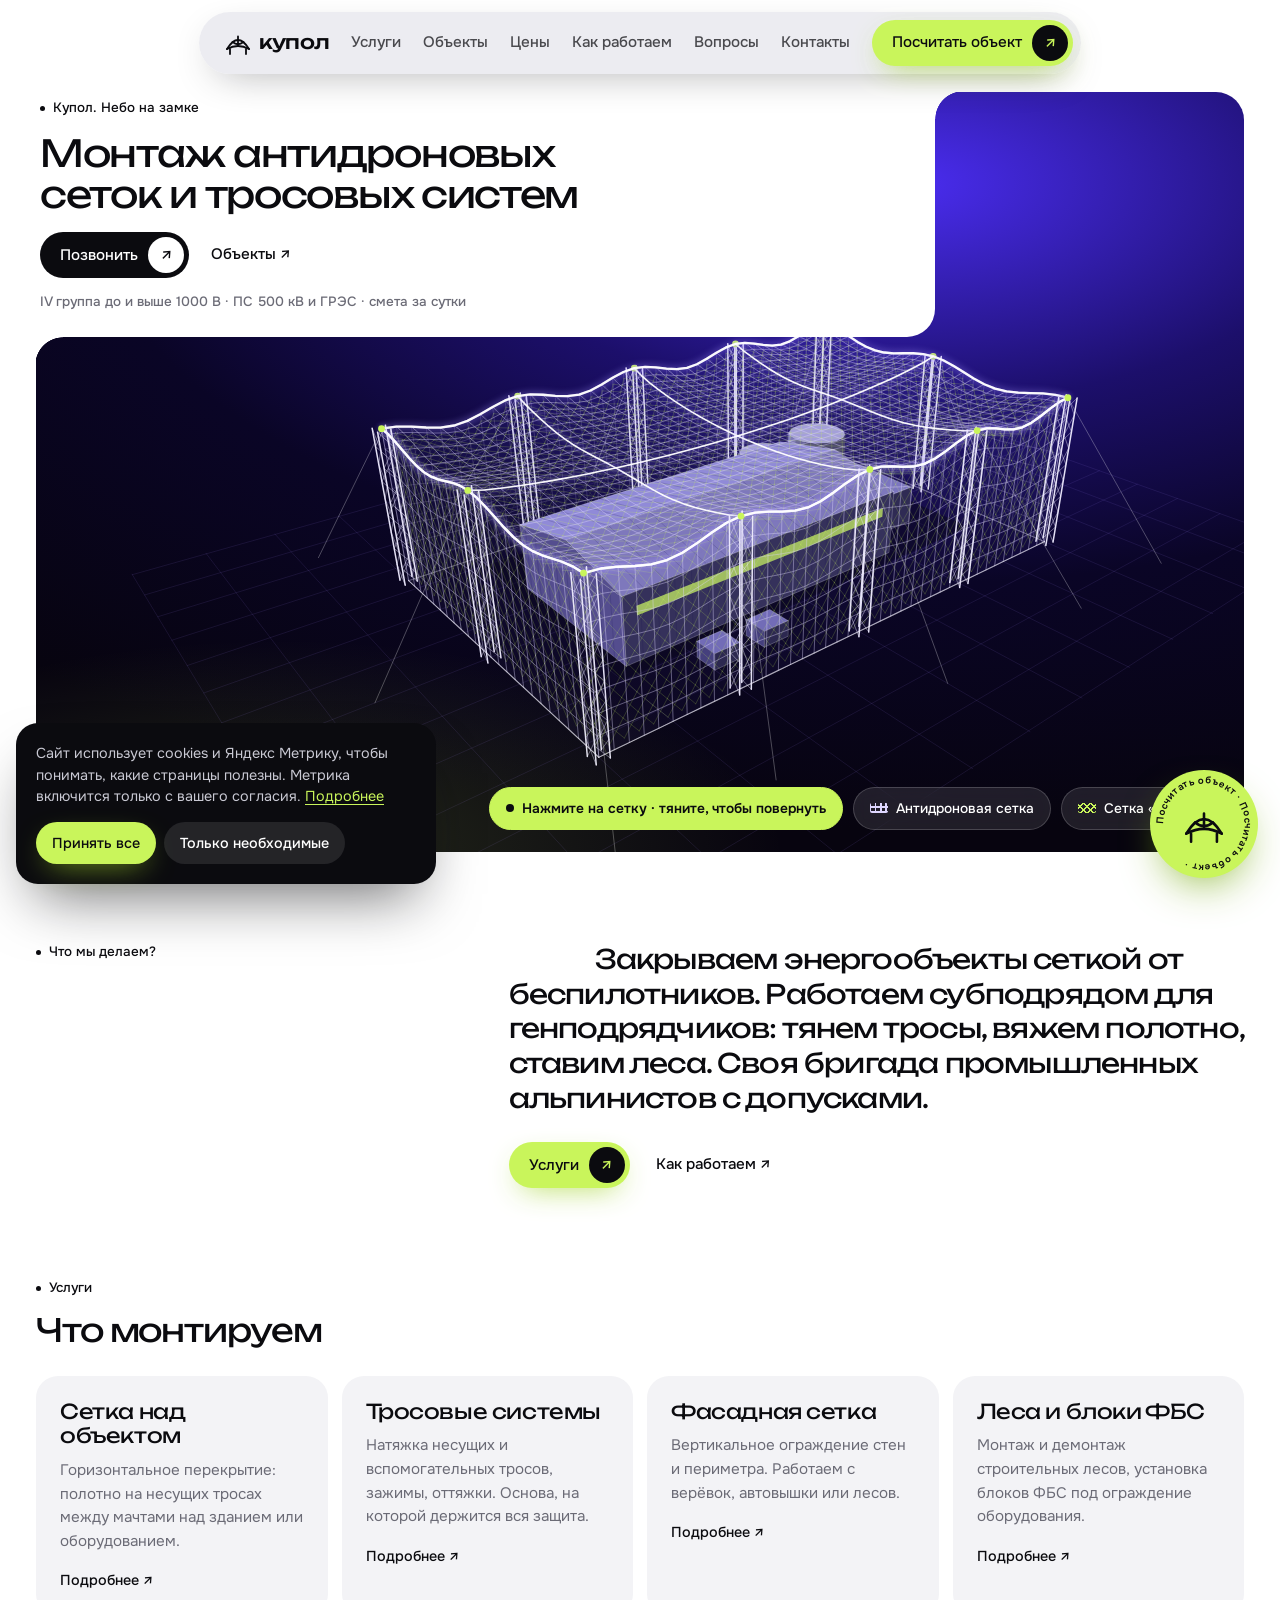
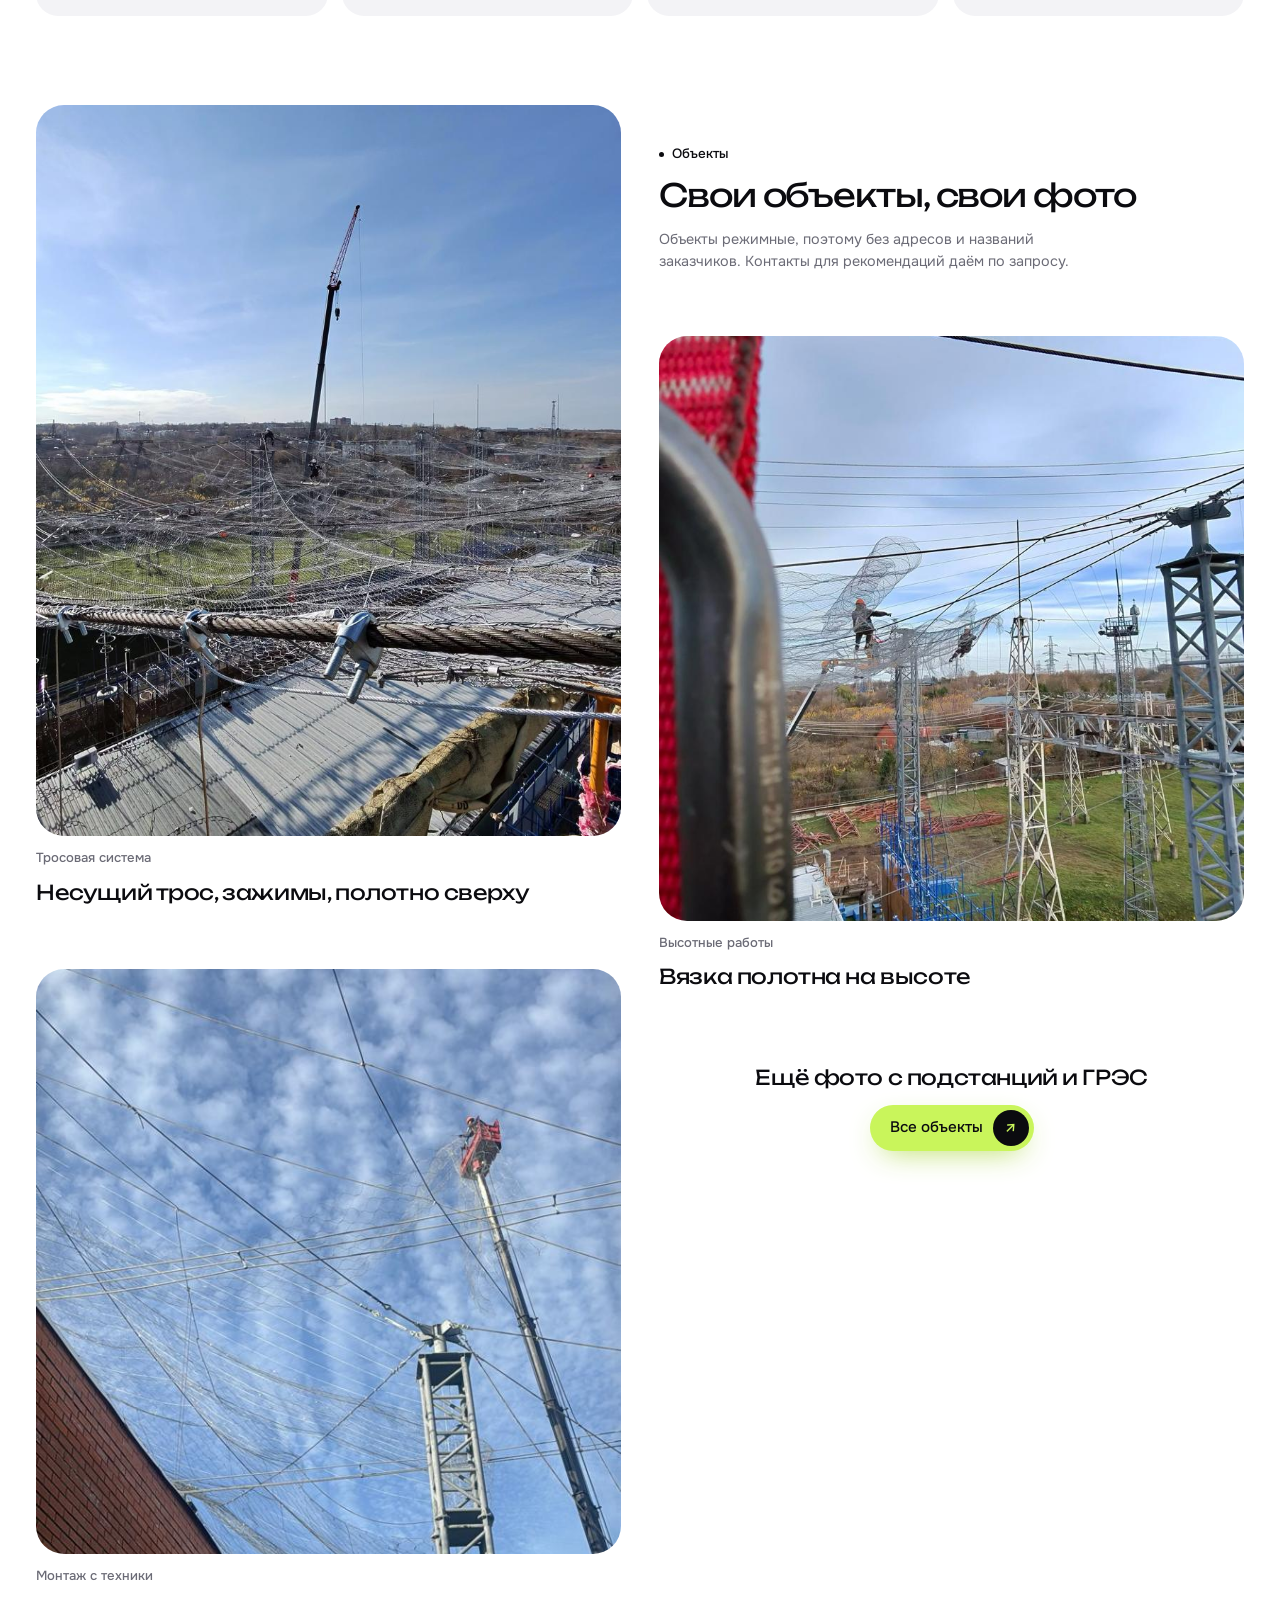
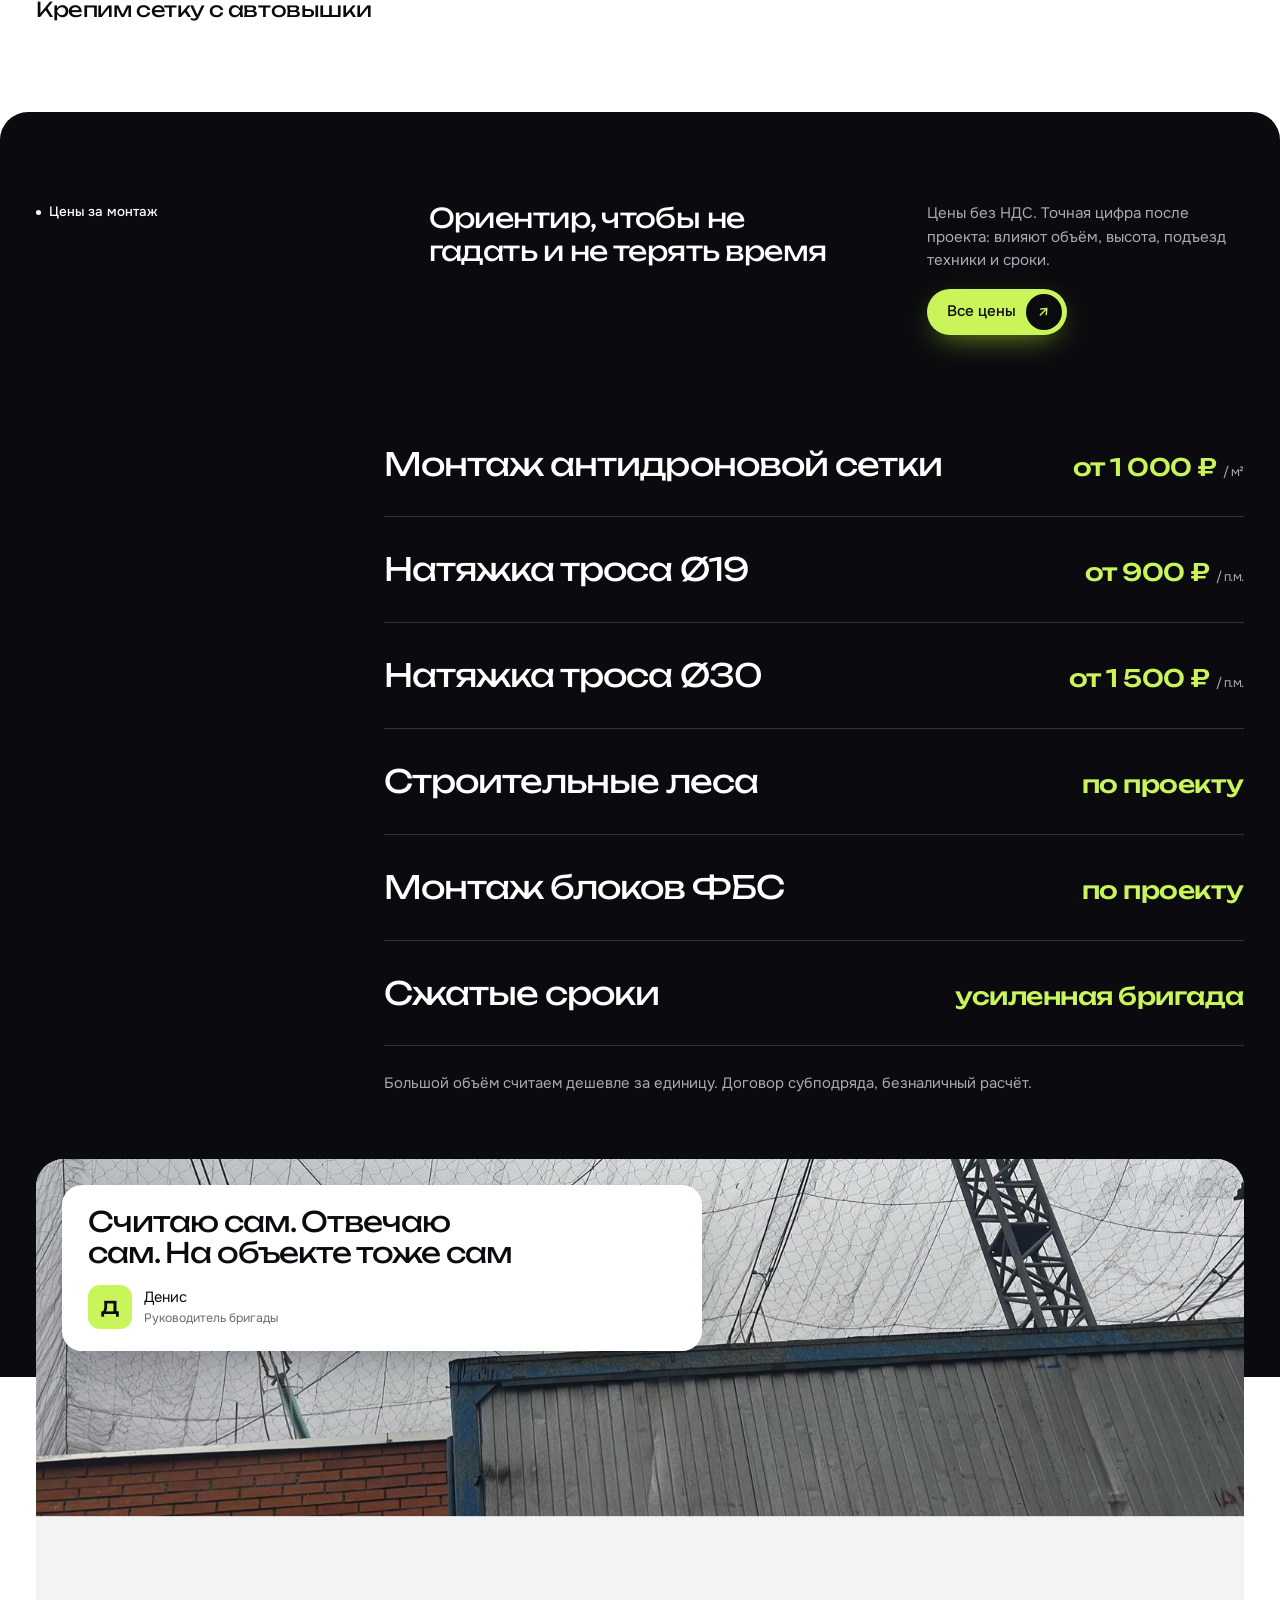
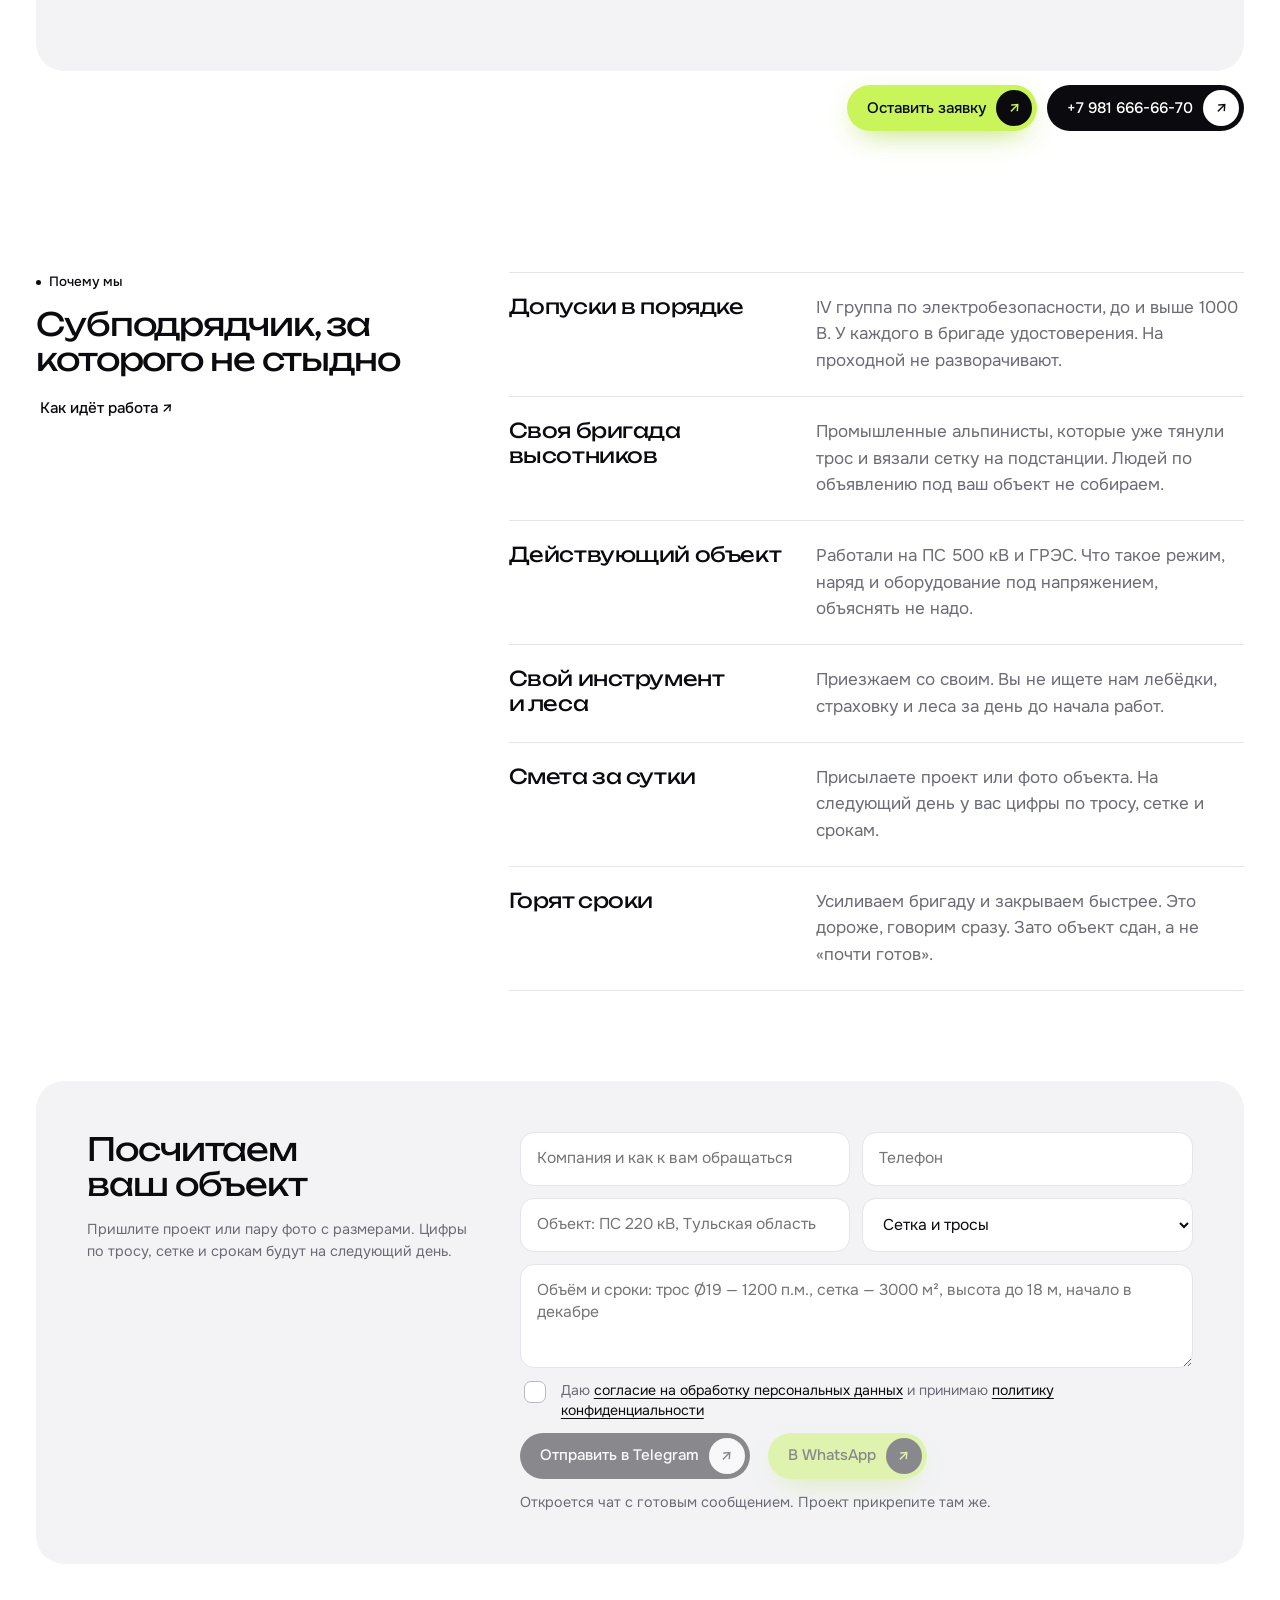
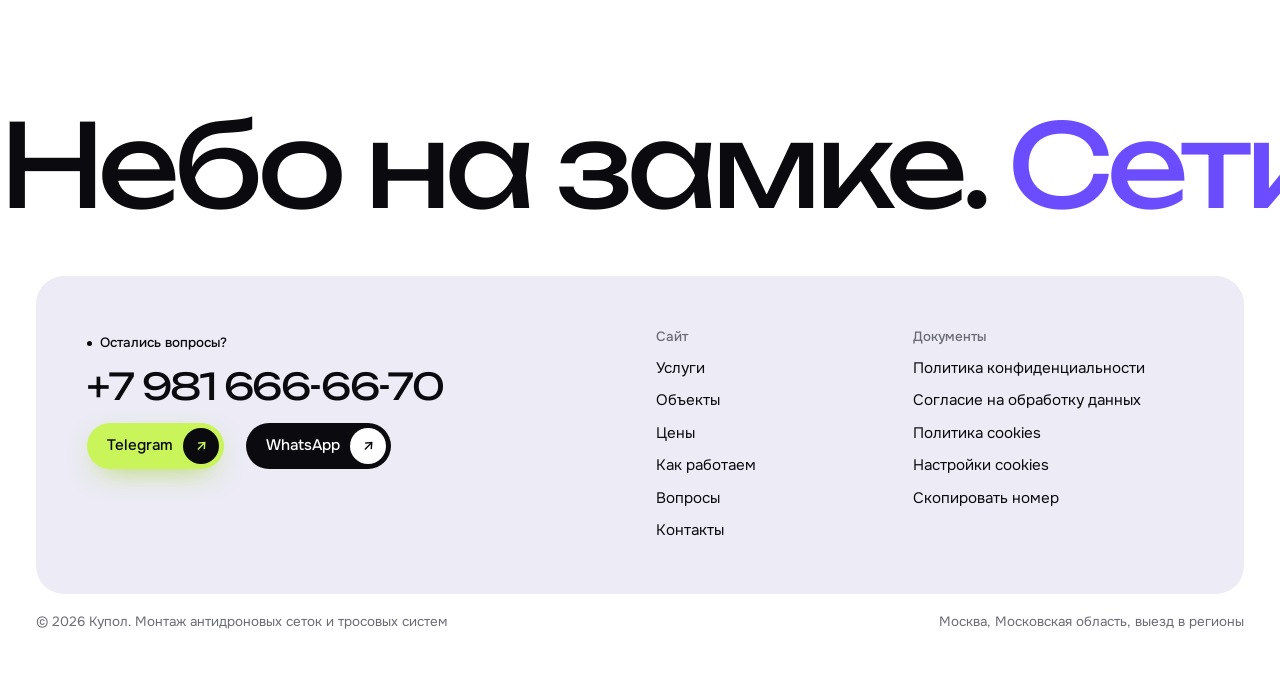
==== commit 61ba165f: "Купол: 3D-модель здания под двойной сеткой на мачтах, удар с любой стороны; документы под 152-ФЗ Co-" ====
--- a/index.html
+++ b/index.html
@@ -13,7 +13,7 @@
 <link rel="preconnect" href="https://fonts.googleapis.com">
 <link rel="preconnect" href="https://fonts.gstatic.com" crossorigin>
 <link rel="stylesheet" href="https://fonts.googleapis.com/css2?family=Unbounded:wght@400;500&family=Onest:wght@400;500;600&display=swap">
-<link rel="stylesheet" href="assets/style.css?v=6">
+<link rel="stylesheet" href="assets/style.css?v=8">
 </head>
 <body>
 <nav class="nav" aria-label="Главное меню"><div>
@@ -44,7 +44,7 @@
 <section class="hero">
   <div class="wrap">
     <div class="media" id="media">
-      <canvas id="dome" role="img" aria-label="Трёхмерная модель защитной сетки на мачтах. Нажмите на сетку: дрон упадёт в эту точку и застрянет"></canvas>
+      <canvas id="dome" role="img" aria-label="Трёхмерная модель: здание под куполом из антидроновой сетки и сетки «Манье» на мачтах. Нажмите на любую сторону купола — дрон ударит в эту точку и застрянет. Модель можно вращать."></canvas>
       <div class="notch">
         <span class="dot">Купол. Небо на замке</span>
         <h1>Монтаж антидроновых сеток и&nbsp;тросовых систем</h1>
@@ -52,12 +52,12 @@
           <a class="pill black" href="tel:+79816666670">Позвонить<i>↗</i></a>
           <a class="pill ghost" href="obekty.html">Объекты ↗</a>
         </div>
+        <span class="facts">IV группа до и выше 1000 В · ПС 500 кВ и ГРЭС · смета за сутки</span>
       </div>
       <div class="hud">
-        <span class="hint-chip" id="hint">Нажмите на сетку</span>
-        <span><b>IV группа</b> до и выше 1000 В</span>
-        <span>ПС 500 кВ и ГРЭС</span>
-        <span>Смета <b>за сутки</b></span>
+        <span class="hint-chip" id="hint">Нажмите на сетку · тяните, чтобы повернуть</span>
+        <span class="lg"><i class="l1"></i>Антидроновая сетка</span>
+        <span class="lg"><i class="l2"></i>Сетка «Манье»</span>
       </div>
     </div>
   </div>
@@ -182,7 +182,8 @@
         <textarea class="full" id="f-scope" name="scope" placeholder="Объём и сроки: трос Ø19 — 1200 п.м., сетка — 3000 м², высота до 18 м, начало в декабре"></textarea>
         <label class="check full" for="f-agree"><input type="checkbox" id="f-agree" name="agree"><span>Даю <a href="consent.html" target="_blank">согласие на обработку персональных данных</a> и принимаю <a href="policy.html" target="_blank">политику конфиденциальности</a></span></label>
         <div class="full submit-row">
-          <button class="pill black" type="submit">Отправить в WhatsApp<i>↗</i></button>
+          <button class="pill black" type="button" data-ch="tg">Отправить в Telegram<i>↗</i></button>
+          <button class="pill lime" type="button" data-ch="wa">В WhatsApp<i>↗</i></button>
           <span class="hint">Откроется чат с готовым сообщением. Проект прикрепите там же.</span>
         </div>
       </form>
@@ -199,8 +200,8 @@
         <span class="dot">Остались вопросы?</span><br>
         <a class="tel" href="tel:+79816666670">+7 981 666-66-70</a>
         <div class="acts" style="margin-top:0">
-          <a class="pill lime" href="https://wa.me/79816666670" target="_blank" rel="noopener">WhatsApp<i>↗</i></a>
-          <a class="pill black" href="https://t.me/+79816666670" target="_blank" rel="noopener">Telegram<i>↗</i></a>
+          <a class="pill lime" href="https://t.me/+79816666670" target="_blank" rel="noopener">Telegram<i>↗</i></a>
+          <a class="pill black" href="https://wa.me/79816666670" target="_blank" rel="noopener">WhatsApp<i>↗</i></a>
         </div>
       </div>
       <div>
@@ -234,7 +235,7 @@
 </a>
 <div class="dock">
   <a class="pill black" href="tel:+79816666670">Позвонить<i>↗</i></a>
-  <a class="pill lime" href="https://wa.me/79816666670" target="_blank" rel="noopener">WhatsApp<i>↗</i></a>
+  <a class="pill lime" href="https://t.me/+79816666670" target="_blank" rel="noopener">Telegram<i>↗</i></a>
 </div>
 <div class="cookie" id="cookie" role="dialog" aria-live="polite" aria-label="Cookies" hidden>
   <p>Сайт использует cookies и Яндекс Метрику, чтобы понимать, какие страницы полезны. Метрика включится только с вашего согласия. <a href="cookies.html">Подробнее</a></p>
@@ -243,6 +244,6 @@
     <button class="pill ghostd" type="button" data-ck="need">Только необходимые</button>
   </div>
 </div>
-<script src="assets/app.js?v=6"></script>
+<script src="assets/app.js?v=8"></script>
 </body>
 </html>
--- a/assets/style.css
+++ b/assets/style.css
@@ -64,7 +64,8 @@
 /* ---------- Первый экран ---------- */
 .hero{padding-top:92px;padding-bottom:0}
 .media{position:relative;border-radius:var(--r);overflow:hidden;background:radial-gradient(110% 85% at 72% 12%,#4a2df0 0%,#1c0f6b 34%,#0a0526 62%,var(--night) 100%);height:clamp(520px,calc(100vh - 124px),700px);isolation:isolate;border-top-left-radius:0}
-.media canvas{position:absolute;inset:0;width:100%;height:100%;display:block;cursor:crosshair;touch-action:manipulation}
+.media canvas{position:absolute;inset:0;width:100%;height:100%;display:block;cursor:crosshair;touch-action:pan-y}
+.media canvas.grab{cursor:grabbing}
 .media::after{content:"";position:absolute;inset:0;background:radial-gradient(60% 40% at 20% 100%,rgba(201,245,91,.16),transparent 70%);pointer-events:none}
 .notch{position:absolute;top:-1px;left:-1px;z-index:2;background:var(--bg);padding:7px 30px 24px 5px;border-bottom-right-radius:var(--r);max-width:min(900px,76%);display:grid;gap:14px}
 .notch::before,.notch::after{content:"";position:absolute;width:var(--r);height:var(--r);background:radial-gradient(circle at 100% 100%,transparent calc(var(--r) - .6px),var(--bg) var(--r))}
@@ -301,3 +302,12 @@
   .grid4,.steps.s7{grid-template-columns:minmax(0,1fr)}
   .foot{grid-template-columns:minmax(0,1fr)}
 }
+
+/* ---------- 3D-модель: легенда и факты ---------- */
+.hud .lg{display:inline-flex;align-items:center;gap:8px}
+.hud .lg i{width:18px;height:10px;border-radius:2px;flex:none}
+.hud .lg .l1{background:repeating-linear-gradient(90deg,#DED6FF 0 1.5px,transparent 1.5px 5px),repeating-linear-gradient(0deg,#DED6FF 0 1.5px,transparent 1.5px 5px)}
+.hud .lg .l2{background:repeating-linear-gradient(45deg,#C9F55B 0 1.5px,transparent 1.5px 5px),repeating-linear-gradient(-45deg,#C9F55B 0 1.5px,transparent 1.5px 5px)}
+.notch .facts{font-size:.84rem;color:var(--mute);font-weight:500}
+.media{height:clamp(560px,calc(100vh - 124px),760px)}
+@media (max-width:620px){.media{height:clamp(600px,calc(100vh - 170px),700px)}}
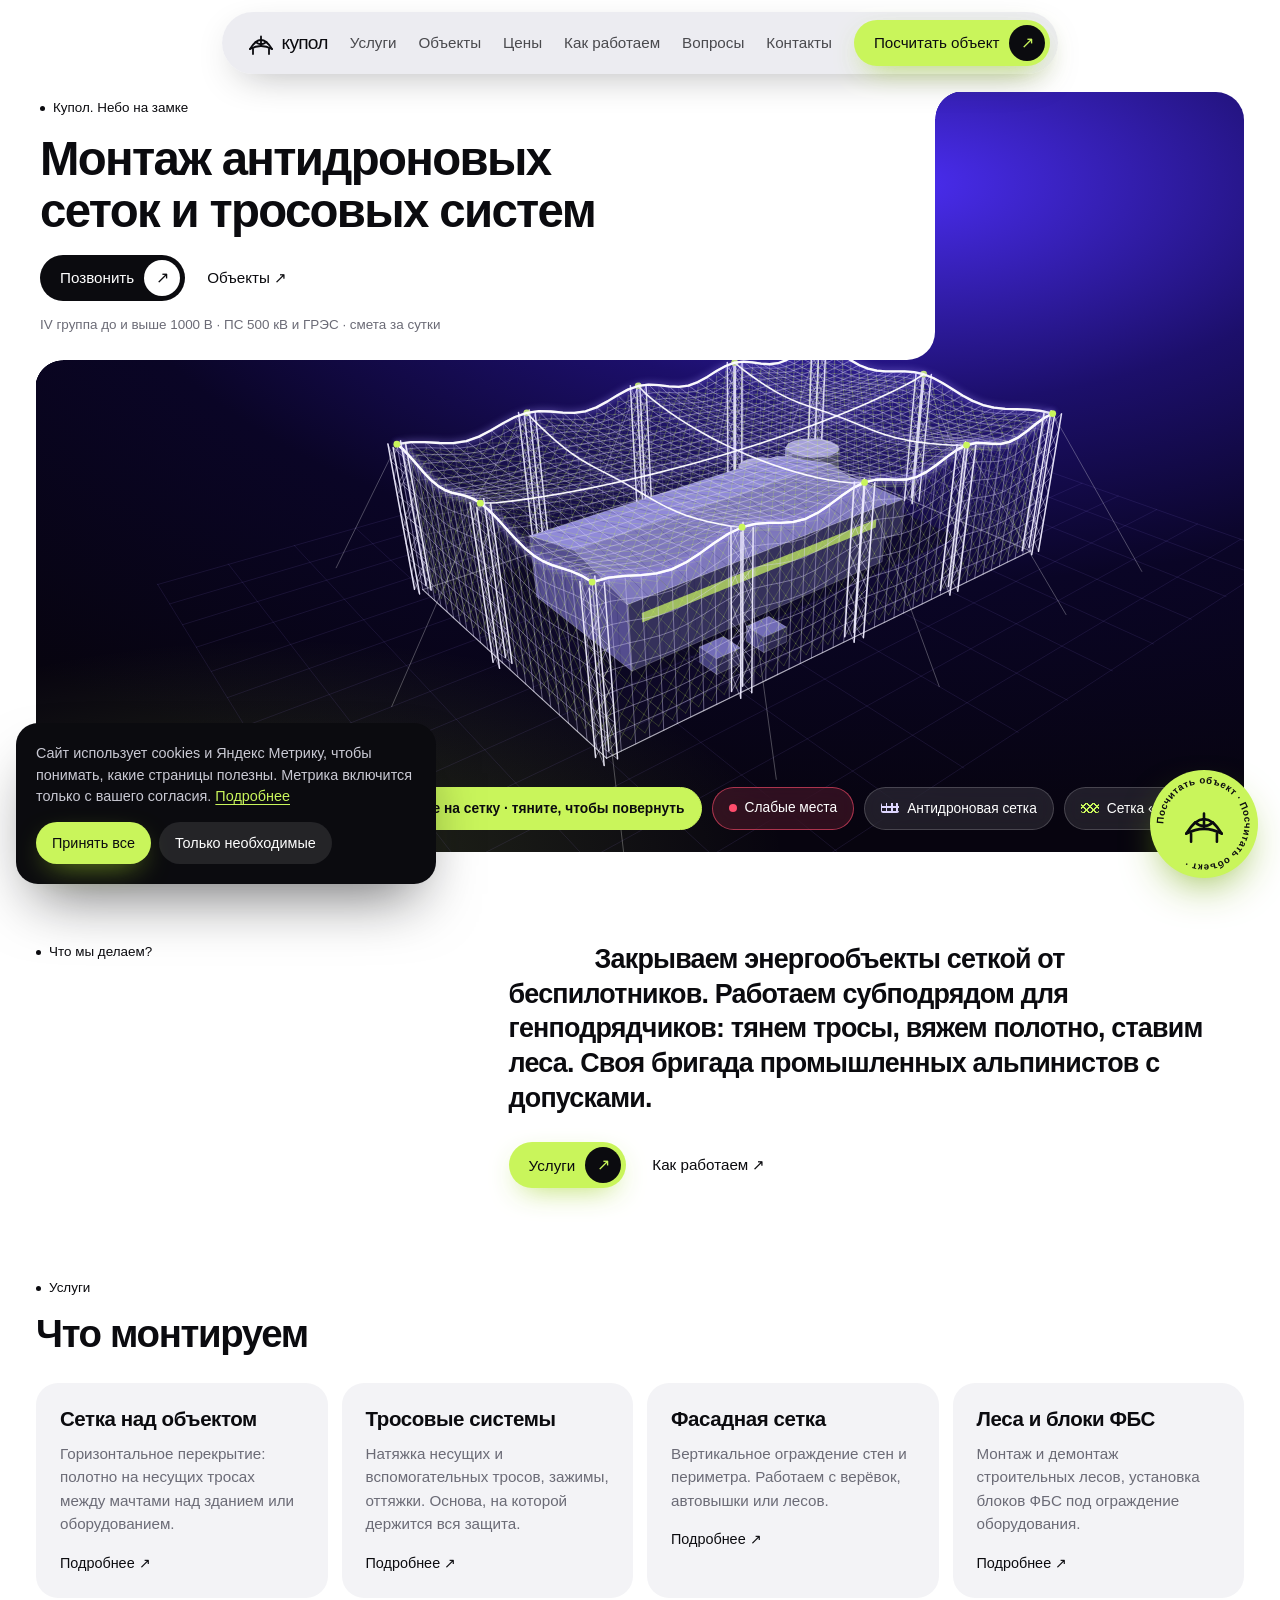
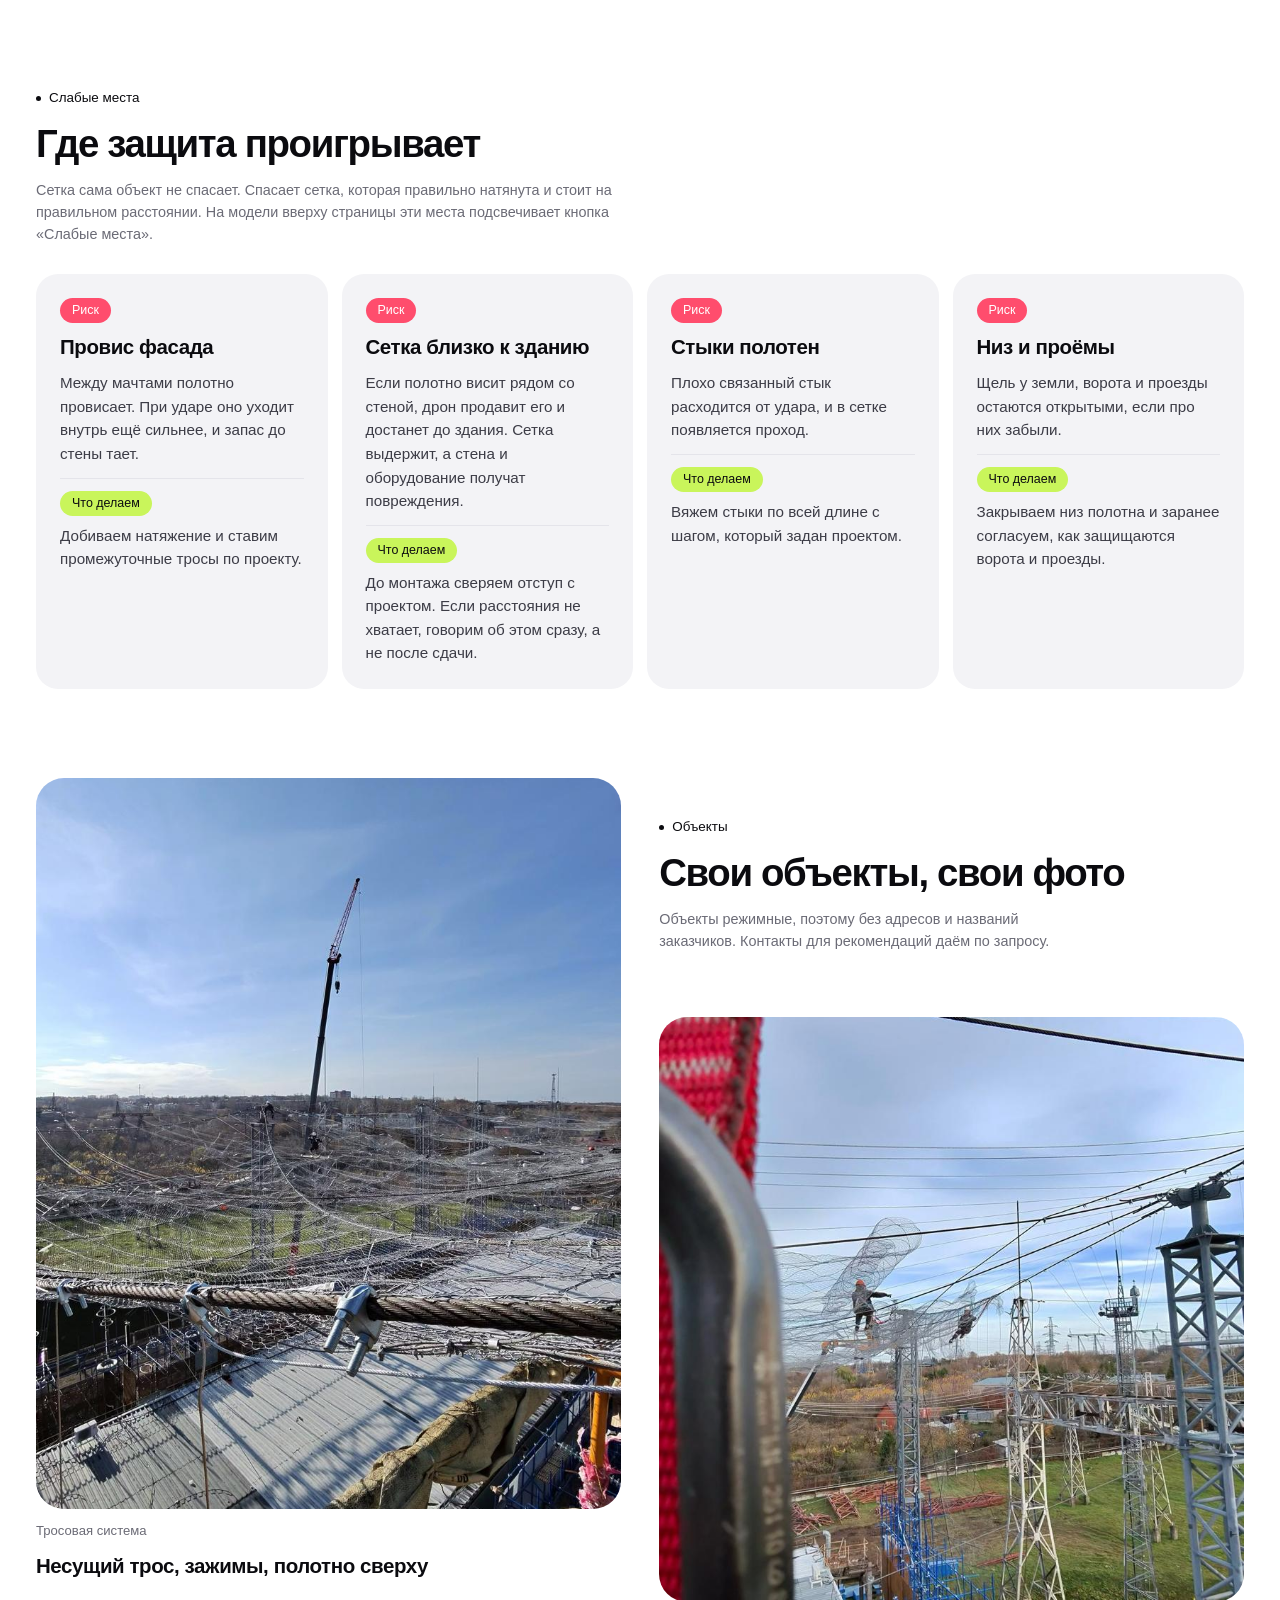
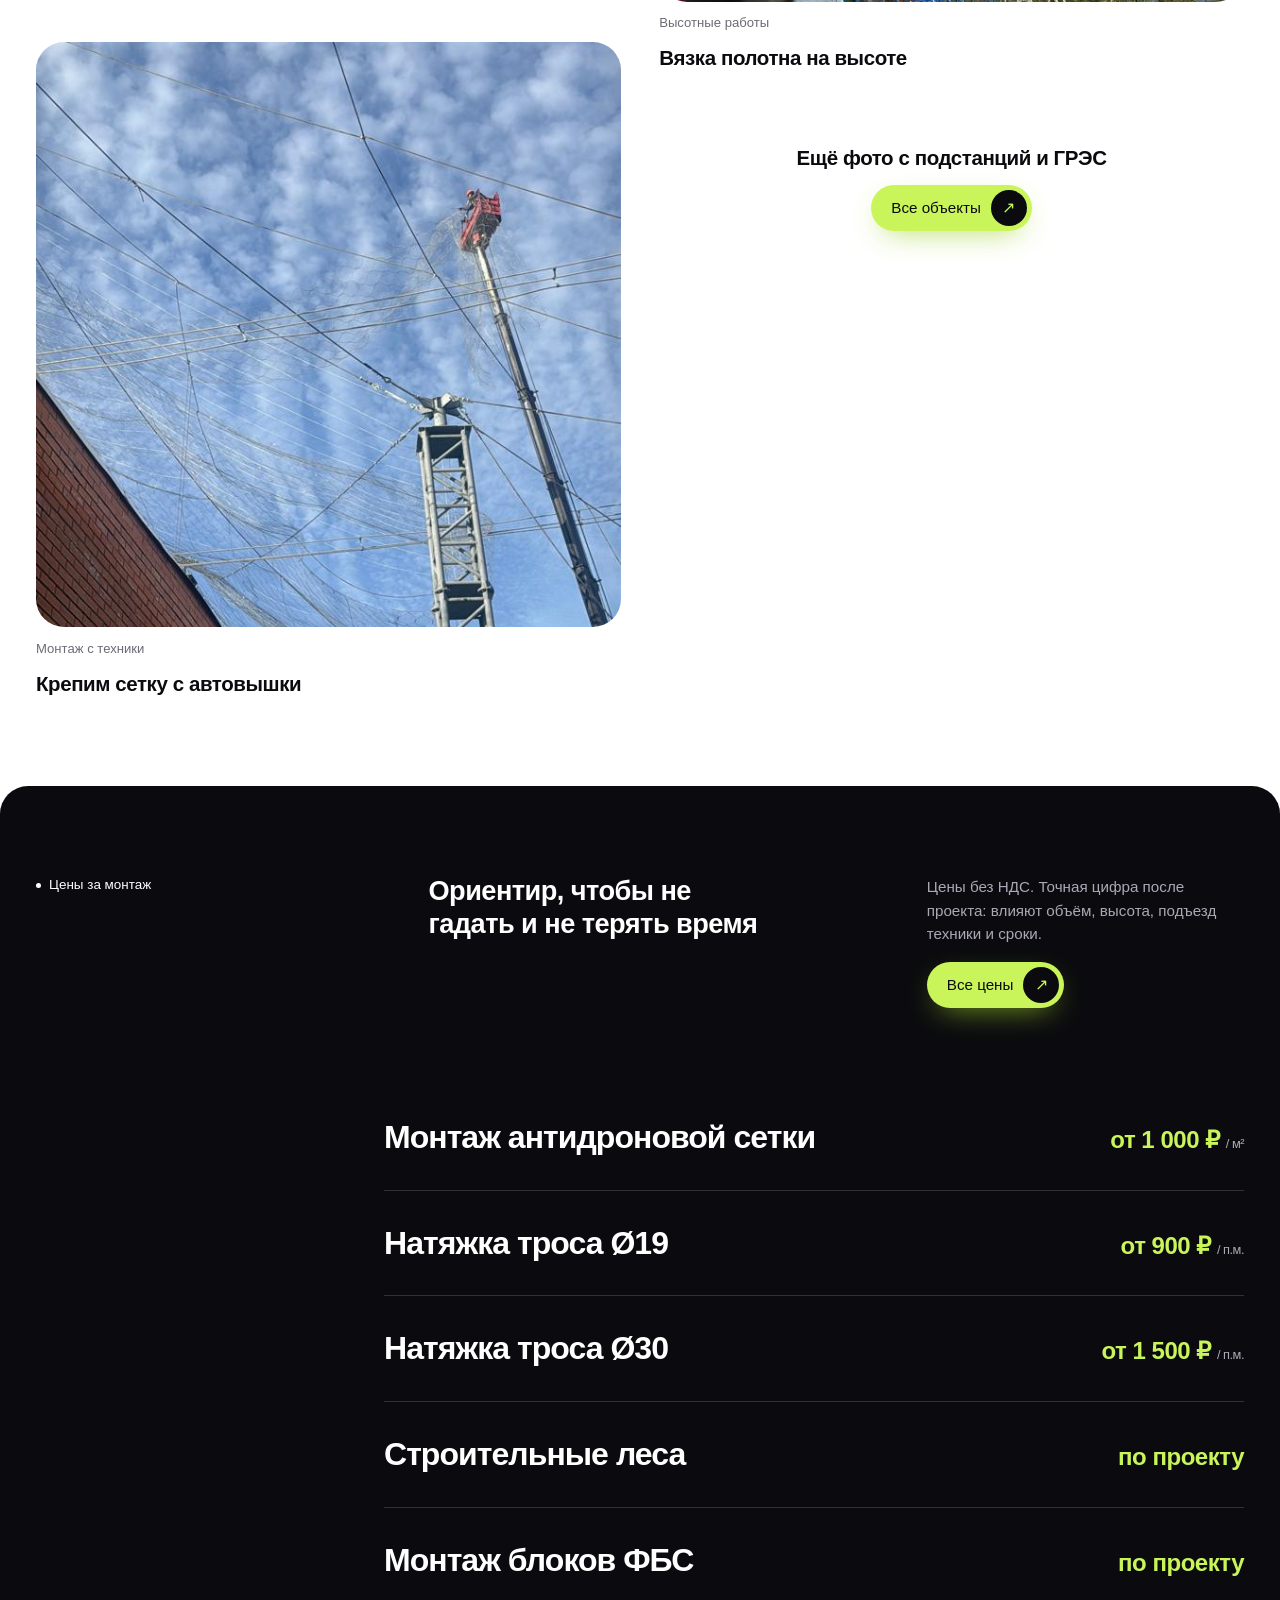
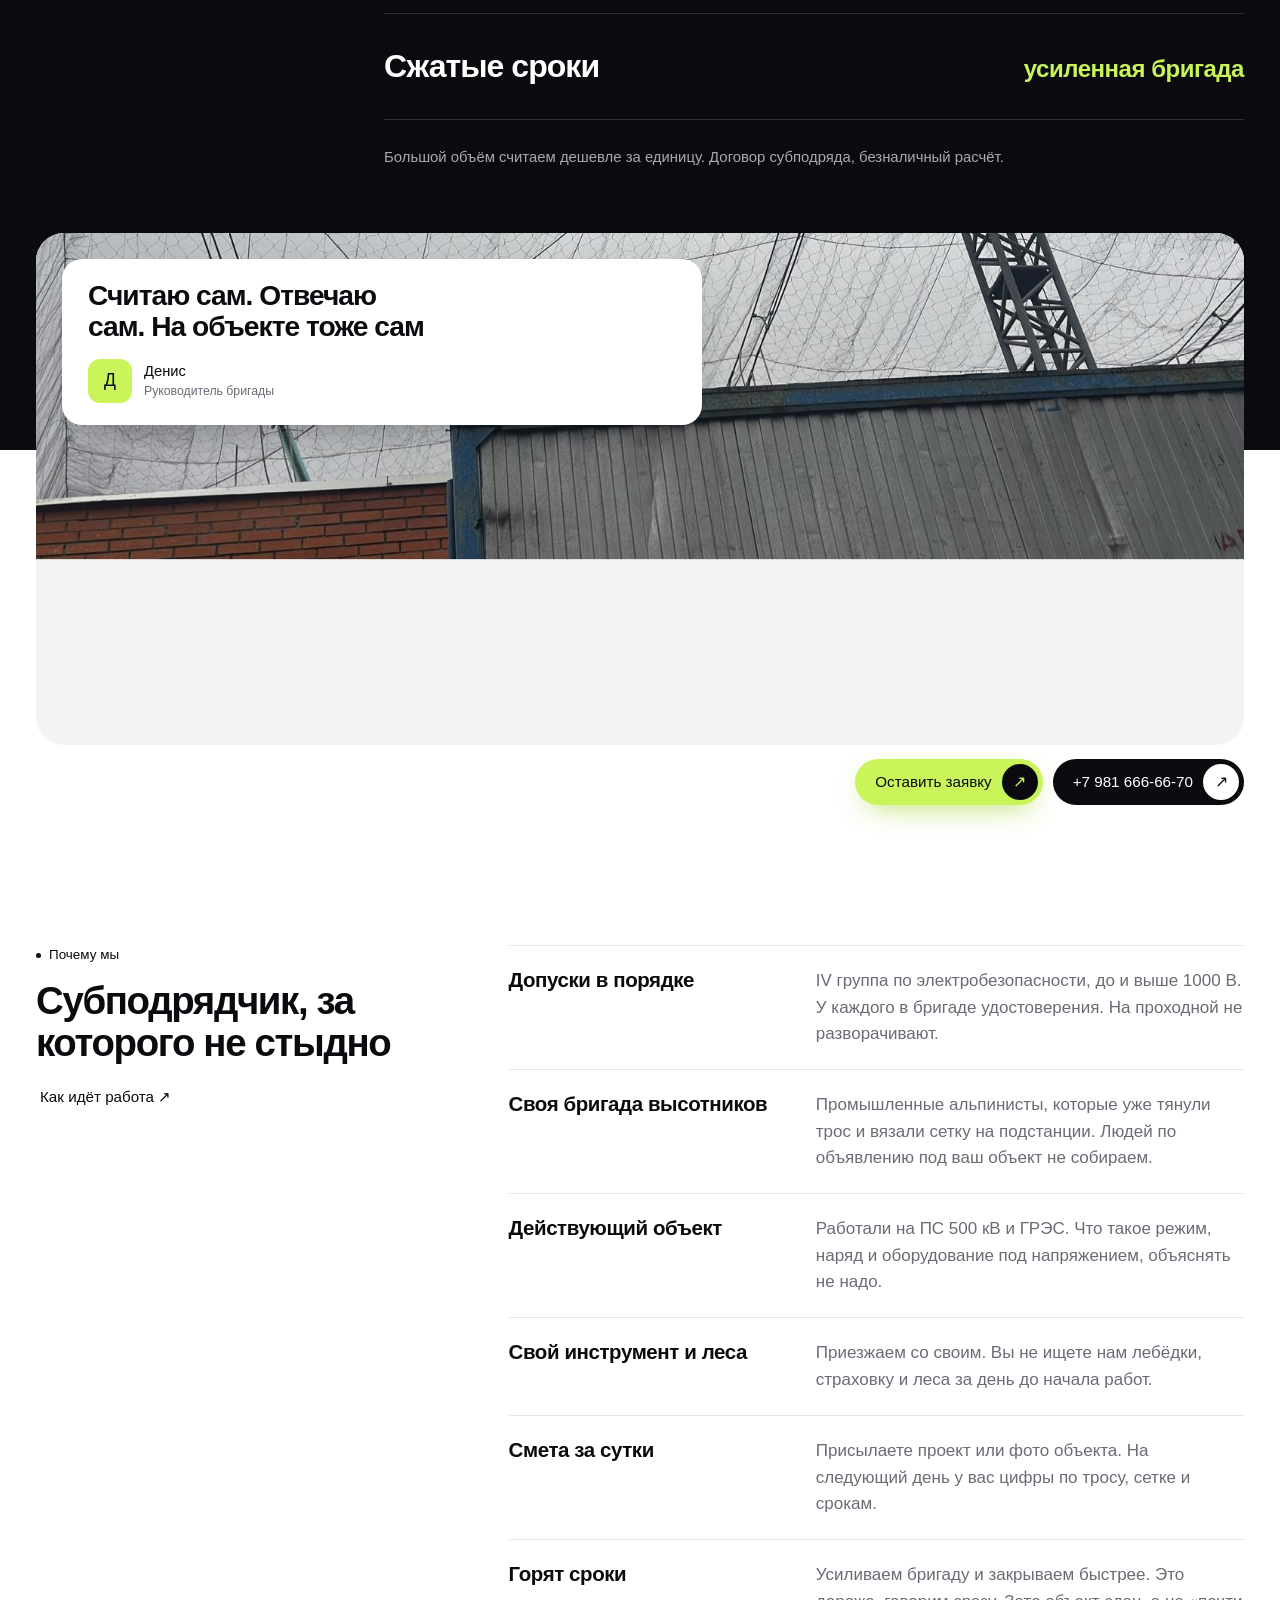
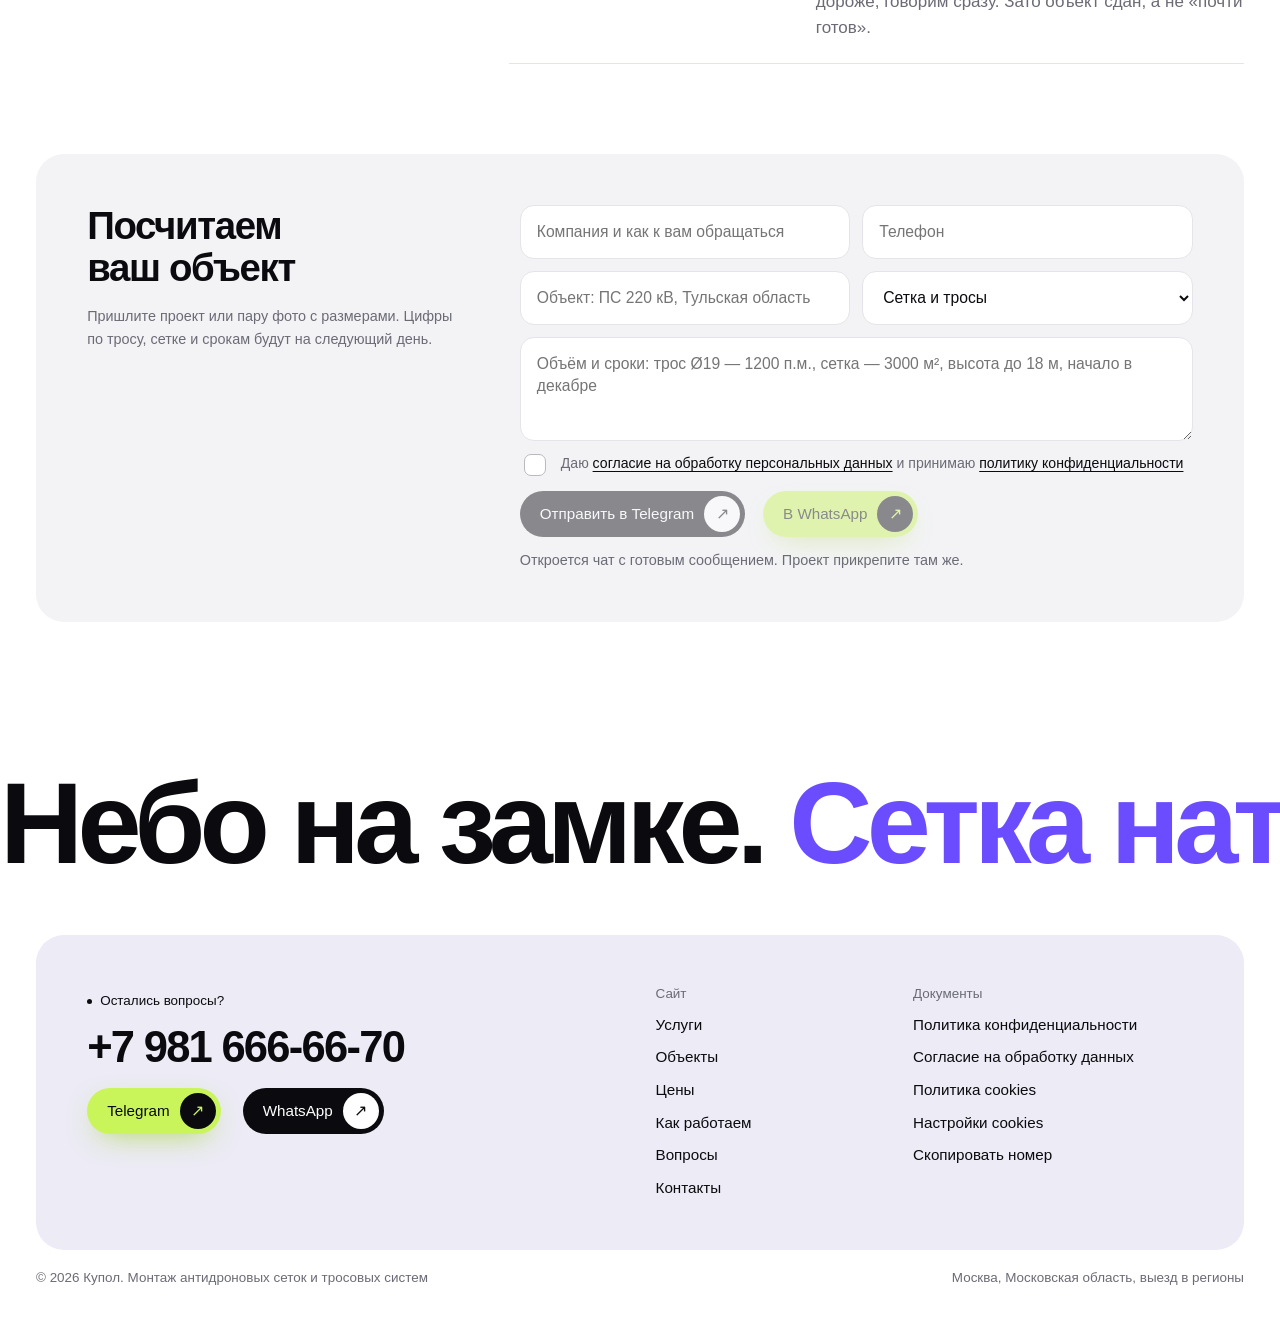
==== commit 2dedea9c: "Купол: слабые места на модели и на страницах, оператор в документах, шрифты без внешних серверов Co-" ====
--- a/index.html
+++ b/index.html
@@ -10,10 +10,7 @@
 <meta property="og:type" content="website">
 <meta name="theme-color" content="#ffffff">
 <link rel="icon" href="data:image/svg+xml,%3Csvg xmlns='http://www.w3.org/2000/svg' viewBox='0 0 32 32'%3E%3Crect width='32' height='32' rx='9' fill='%23C9F55B'/%3E%3Cpath d='M5 22 Q16 4 27 22M5 22 Q16 16 27 22M16 9v11' fill='none' stroke='%230B0B0F' stroke-width='2.2' stroke-linecap='round'/%3E%3C/svg%3E">
-<link rel="preconnect" href="https://fonts.googleapis.com">
-<link rel="preconnect" href="https://fonts.gstatic.com" crossorigin>
-<link rel="stylesheet" href="https://fonts.googleapis.com/css2?family=Unbounded:wght@400;500&family=Onest:wght@400;500;600&display=swap">
-<link rel="stylesheet" href="assets/style.css?v=8">
+<link rel="stylesheet" href="assets/style.css?v=9">
 </head>
 <body>
 <nav class="nav" aria-label="Главное меню"><div>
@@ -56,6 +53,7 @@
       </div>
       <div class="hud">
         <span class="hint-chip" id="hint">Нажмите на сетку · тяните, чтобы повернуть</span>
+        <button class="wk" id="weak" type="button" aria-pressed="false">Слабые места</button>
         <span class="lg"><i class="l1"></i>Антидроновая сетка</span>
         <span class="lg"><i class="l2"></i>Сетка «Манье»</span>
       </div>
@@ -83,6 +81,13 @@
 <a class="svc rv" href="uslugi.html#cable"><h3>Тросовые системы</h3><p>Натяжка несущих и вспомогательных тросов, зажимы, оттяжки. Основа, на которой держится вся защита.</p><span class="more-l">Подробнее ↗</span></a>
 <a class="svc rv" href="uslugi.html#facade"><h3>Фасадная сетка</h3><p>Вертикальное ограждение стен и периметра. Работаем с верёвок, автовышки или лесов.</p><span class="more-l">Подробнее ↗</span></a>
 <a class="svc rv" href="uslugi.html#scaf"><h3>Леса и блоки ФБС</h3><p>Монтаж и демонтаж строительных лесов, установка блоков ФБС под ограждение оборудования.</p><span class="more-l">Подробнее ↗</span></a></div>
+  </div>
+</section>
+
+<section style="padding-top:0">
+  <div class="wrap">
+    <div class="rv" style="display:grid;gap:14px;margin-bottom:28px"><span class="dot">Слабые места</span><h2>Где защита проигрывает</h2><p class="hint" style="max-width:44em">Сетка сама объект не спасает. Спасает сетка, которая правильно натянута и стоит на правильном расстоянии. На модели вверху страницы эти места подсвечивает кнопка «Слабые места».</p></div>
+<div class="grid4"><div class="risk rv"><small class="chip red">Риск</small><h3>Провис фасада</h3><p>Между мачтами полотно провисает. При ударе оно уходит внутрь ещё сильнее, и запас до стены тает.</p><div class="do"><small class="chip ok">Что делаем</small><p>Добиваем натяжение и ставим промежуточные тросы по проекту.</p></div></div><div class="risk rv"><small class="chip red">Риск</small><h3>Сетка близко к зданию</h3><p>Если полотно висит рядом со стеной, дрон продавит его и достанет до здания. Сетка выдержит, а стена и оборудование получат повреждения.</p><div class="do"><small class="chip ok">Что делаем</small><p>До монтажа сверяем отступ с проектом. Если расстояния не хватает, говорим об этом сразу, а не после сдачи.</p></div></div><div class="risk rv"><small class="chip red">Риск</small><h3>Стыки полотен</h3><p>Плохо связанный стык расходится от удара, и в сетке появляется проход.</p><div class="do"><small class="chip ok">Что делаем</small><p>Вяжем стыки по всей длине с шагом, который задан проектом.</p></div></div><div class="risk rv"><small class="chip red">Риск</small><h3>Низ и проёмы</h3><p>Щель у земли, ворота и проезды остаются открытыми, если про них забыли.</p><div class="do"><small class="chip ok">Что делаем</small><p>Закрываем низ полотна и заранее согласуем, как защищаются ворота и проезды.</p></div></div></div>
   </div>
 </section>
 
@@ -244,6 +249,6 @@
     <button class="pill ghostd" type="button" data-ck="need">Только необходимые</button>
   </div>
 </div>
-<script src="assets/app.js?v=8"></script>
+<script src="assets/app.js?v=9"></script>
 </body>
 </html>
--- a/assets/style.css
+++ b/assets/style.css
@@ -5,8 +5,8 @@
   --bg:#fff; --ink:#0B0B0F; --mute:#6B6B76; --soft:#F3F3F6; --line:#E4E4EA;
   --lime:#C9F55B; --violet:#6B4DFF; --night:#07040F; --lav:#ECEBF6;
   --r:28px;
-  --display:"Unbounded","Arial Black","Segoe UI",sans-serif;
-  --body:"Onest","Segoe UI",Roboto,Arial,sans-serif;
+  --display:"Segoe UI Variable Display","Segoe UI",-apple-system,BlinkMacSystemFont,"SF Pro Display",Roboto,"Helvetica Neue",Arial,sans-serif;
+  --body:"Segoe UI Variable Text","Segoe UI",-apple-system,BlinkMacSystemFont,Roboto,"Helvetica Neue",Arial,sans-serif;
   --ease:cubic-bezier(.2,.8,.2,1);
 }
 *{box-sizing:border-box}
@@ -16,9 +16,9 @@
 a{color:inherit;text-decoration:none}
 p{margin:0}
 .wrap{max-width:1240px;margin:0 auto;padding-left:max(16px,env(safe-area-inset-left,0px));padding-right:max(16px,env(safe-area-inset-right,0px))}
-h1,h2,h3{font-family:var(--display);font-weight:400;margin:0;letter-spacing:-.035em;line-height:1.1;text-wrap:balance;overflow-wrap:break-word;min-width:0}
-h1{font-size:clamp(1.35rem,2.9vw,2.5rem)}
-h2{font-size:clamp(1.3rem,2.5vw,2.1rem)}
+h1,h2,h3{font-family:var(--display);font-weight:600;margin:0;letter-spacing:-.035em;line-height:1.1;text-wrap:balance;overflow-wrap:break-word;min-width:0}
+h1{font-size:clamp(1.6rem,3.7vw,3.2rem)}
+h2{font-size:clamp(1.5rem,3vw,2.6rem)}
 h3{font-size:clamp(1.05rem,1.6vw,1.3rem);letter-spacing:-.02em;line-height:1.2}
 .dot{display:inline-flex;align-items:center;gap:8px;font-size:.84rem;font-weight:500}
 .dot::before{content:"";width:5px;height:5px;border-radius:50%;background:currentColor;flex:none}
@@ -55,7 +55,7 @@
 .menu-open .burger span::before{transform:translateY(6px) rotate(45deg)}
 .menu-open .burger span::after{transform:translateY(-6px) rotate(-45deg)}
 .sheet{position:fixed;inset:0;z-index:55;background:rgba(255,255,255,.97);backdrop-filter:blur(10px);-webkit-backdrop-filter:blur(10px);padding:110px max(20px,env(safe-area-inset-right,0px)) 40px max(20px,env(safe-area-inset-left,0px));display:grid;align-content:start;gap:4px;opacity:0;visibility:hidden;transition:opacity .3s,visibility .3s}
-.sheet a{font:400 clamp(1.6rem,8vw,2.4rem)/1.25 var(--display);letter-spacing:-.04em;padding:8px 0;border-bottom:1px solid var(--line);transform:translateY(12px);transition:transform .45s var(--ease)}
+.sheet a{font:600 clamp(1.6rem,8vw,2.4rem)/1.25 var(--display);letter-spacing:-.04em;padding:8px 0;border-bottom:1px solid var(--line);transform:translateY(12px);transition:transform .45s var(--ease)}
 .sheet .small{font:500 1rem var(--body);border:0;color:var(--mute);padding:4px 0}
 .sheet .gap{height:22px}
 .menu-open .sheet{opacity:1;visibility:visible}
@@ -82,7 +82,7 @@
 @keyframes pulse{50%{transform:scale(1.9);opacity:.35}}
 
 .two{display:grid;grid-template-columns:minmax(0,1fr) minmax(0,1.7fr);gap:24px 40px;align-items:start}
-.big{font:400 clamp(1.15rem,2.1vw,1.7rem)/1.3 var(--display);letter-spacing:-.03em;text-indent:3.2em}
+.big{font:600 clamp(1.15rem,2.1vw,1.7rem)/1.3 var(--display);letter-spacing:-.03em;text-indent:3.2em}
 .acts{display:flex;flex-wrap:wrap;gap:10px 22px;align-items:center;margin-top:26px}
 
 /* ---------- Форма ---------- */
@@ -118,8 +118,8 @@
 .dhead{display:grid;grid-template-columns:minmax(0,1fr) minmax(0,1.3fr) minmax(0,.9fr);gap:24px 40px;margin-bottom:clamp(36px,6vw,88px);align-items:start}
 .rows{margin-left:auto;width:min(100%,860px)}
 .rw{display:flex;justify-content:space-between;align-items:baseline;gap:8px 24px;flex-wrap:wrap;padding:clamp(20px,3vw,34px) 0;border-bottom:1px solid rgba(255,255,255,.16);transition:padding .35s var(--ease),color .3s}
-.rw span{font:400 clamp(1.15rem,2.6vw,2rem)/1.15 var(--display);letter-spacing:-.03em}
-.rw b{font:500 clamp(1.05rem,2vw,1.5rem)/1 var(--display);letter-spacing:-.02em;color:var(--lime);white-space:nowrap}
+.rw span{font:600 clamp(1.15rem,2.6vw,2rem)/1.15 var(--display);letter-spacing:-.03em}
+.rw b{font:600 clamp(1.05rem,2vw,1.5rem)/1 var(--display);letter-spacing:-.02em;color:var(--lime);white-space:nowrap}
 .rw b small{font:400 .8rem var(--body);color:#A9A9B6;margin-left:6px}
 .rw:hover{padding-left:22px;color:var(--lime)}
 .terms{margin:26px 0 0 auto;width:min(100%,860px);color:#A9A9B6;font-size:.93rem}
@@ -149,7 +149,7 @@
 .faq{display:grid;gap:10px}
 .faq details{background:var(--soft);border-radius:22px;transition:background .3s}
 .faq details[open]{background:var(--lav)}
-.faq summary{list-style:none;cursor:pointer;display:flex;justify-content:space-between;align-items:center;gap:18px;padding:22px 24px;font:400 clamp(1rem,1.6vw,1.2rem)/1.3 var(--display);letter-spacing:-.02em}
+.faq summary{list-style:none;cursor:pointer;display:flex;justify-content:space-between;align-items:center;gap:18px;padding:22px 24px;font:600 clamp(1rem,1.6vw,1.2rem)/1.3 var(--display);letter-spacing:-.02em}
 .faq summary::-webkit-details-marker{display:none}
 .faq summary i{width:40px;height:40px;border-radius:50%;background:#fff;display:grid;place-items:center;font-style:normal;font-size:1.3rem;flex:none;transition:transform .35s var(--ease),background .3s}
 .faq details[open] summary i{transform:rotate(45deg);background:var(--lime)}
@@ -157,14 +157,14 @@
 
 /* ---------- Бегущая строка ---------- */
 .mq{overflow:hidden;white-space:nowrap;padding-block:clamp(20px,4vw,48px)}
-.mq div{display:inline-block;font:400 clamp(2.6rem,9vw,7.5rem)/1.1 var(--display);letter-spacing:-.05em;animation:mq 26s linear infinite}
+.mq div{display:inline-block;font:600 clamp(2.6rem,9vw,7.5rem)/1.1 var(--display);letter-spacing:-.05em;animation:mq 26s linear infinite}
 .mq em{font-style:normal;color:var(--violet)}
 @keyframes mq{to{transform:translateX(-50%)}}
 
 /* ---------- Подвал ---------- */
 footer{padding-block:0 40px}
 .foot{background:var(--lav);border-radius:var(--r);padding:clamp(24px,4vw,52px);display:grid;grid-template-columns:minmax(0,1.4fr) minmax(0,.8fr) minmax(0,.8fr);gap:28px 40px;align-items:start}
-.tel{font:400 clamp(1.7rem,4.4vw,3.2rem)/1 var(--display);letter-spacing:-.04em;display:inline-block;margin:14px 0 18px;white-space:nowrap}
+.tel{font:600 clamp(1.7rem,4.4vw,3.2rem)/1 var(--display);letter-spacing:-.04em;display:inline-block;margin:14px 0 18px;white-space:nowrap}
 .tel:hover{color:var(--violet)}
 .foot h4{margin:0 0 12px;font:500 .84rem var(--body);color:var(--mute)}
 .foot ul{list-style:none;margin:0;padding:0;display:grid;gap:9px;font-size:.95rem}
@@ -215,7 +215,7 @@
 .todo{background:var(--lime);border-radius:6px;padding:1px 6px;font-weight:600;white-space:nowrap}
 .note{background:var(--soft);border-radius:18px;padding:18px 20px;margin:0 0 22px;font-size:.95rem}
 .err{min-height:calc(100vh - 80px);display:grid;place-items:center;text-align:center;padding-top:110px}
-.err .n{font:400 clamp(6rem,24vw,15rem)/1 var(--display);letter-spacing:-.07em;background:linear-gradient(120deg,var(--violet),#2a1aa8 55%,var(--ink));-webkit-background-clip:text;background-clip:text;color:transparent}
+.err .n{font:600 clamp(6rem,24vw,15rem)/1 var(--display);letter-spacing:-.07em;background:linear-gradient(120deg,var(--violet),#2a1aa8 55%,var(--ink));-webkit-background-clip:text;background-clip:text;color:transparent}
 
 /* ---------- Появление при прокрутке ---------- */
 .js .rv{opacity:0;transform:translateY(34px) scale(.985);transition:opacity .9s var(--ease),transform .9s var(--ease)}
@@ -281,10 +281,10 @@
 .ctaband{background:radial-gradient(120% 140% at 85% 0%,#4a2df0 0%,#1c0f6b 40%,var(--night) 100%);color:#fff;border-radius:var(--r);padding:clamp(26px,5vw,60px);display:flex;flex-wrap:wrap;gap:24px 40px;justify-content:space-between;align-items:center}
 .ghostw{background:rgba(255,255,255,.12);color:#fff;padding:0 20px;border:1px solid rgba(255,255,255,.22)}
 .steps.s7{grid-template-columns:repeat(3,minmax(0,1fr))}
-.tel{font-size:clamp(1.4rem,2.9vw,2.3rem)}
+.tel{font-size:clamp(1.6rem,3.4vw,2.8rem);font-weight:600}
 .foot{grid-template-columns:minmax(0,1.7fr) minmax(0,.7fr) minmax(0,.9fr)}
 .svc h3,.why h3,.steps h3{hyphens:auto}
-.page-head h1{font-size:clamp(1.5rem,3.4vw,2.9rem)}
+.page-head h1{font-size:clamp(1.7rem,4vw,3.4rem)}
 .nav>div{gap:22px}
 @media (max-width:1180px){
   .nav a.l{display:none}
@@ -311,3 +311,14 @@
 .notch .facts{font-size:.84rem;color:var(--mute);font-weight:500}
 .media{height:clamp(560px,calc(100vh - 124px),760px)}
 @media (max-width:620px){.media{height:clamp(600px,calc(100vh - 170px),700px)}}
+
+/* ---------- слабые места ---------- */
+.hud button.wk{font:500 .86rem/1 var(--body);padding:10px 16px;border-radius:99px;background:rgba(255,77,109,.16);border:1px solid rgba(255,77,109,.6);color:#fff;cursor:pointer;display:inline-flex;align-items:center;gap:8px;backdrop-filter:blur(10px);-webkit-backdrop-filter:blur(10px)}
+.hud button.wk::before{content:"";width:8px;height:8px;border-radius:50%;background:#FF4D6D}
+.hud button.wk.on{background:#FF4D6D;border-color:#FF4D6D}
+.hud button.wk.on::before{background:#fff}
+.risk{background:var(--soft);border-radius:22px;padding:24px;display:grid;gap:12px;align-content:start;min-width:0}
+.risk p{color:#3C3C46;font-size:.95rem}
+.risk .do{border-top:1px solid var(--line);padding-top:12px;display:grid;gap:8px}
+.chip.red{background:#FF4D6D;color:#fff}.chip.ok{background:var(--lime)}
+@media (max-width:620px){.hud button.wk{font-size:.78rem;padding:8px 12px}}
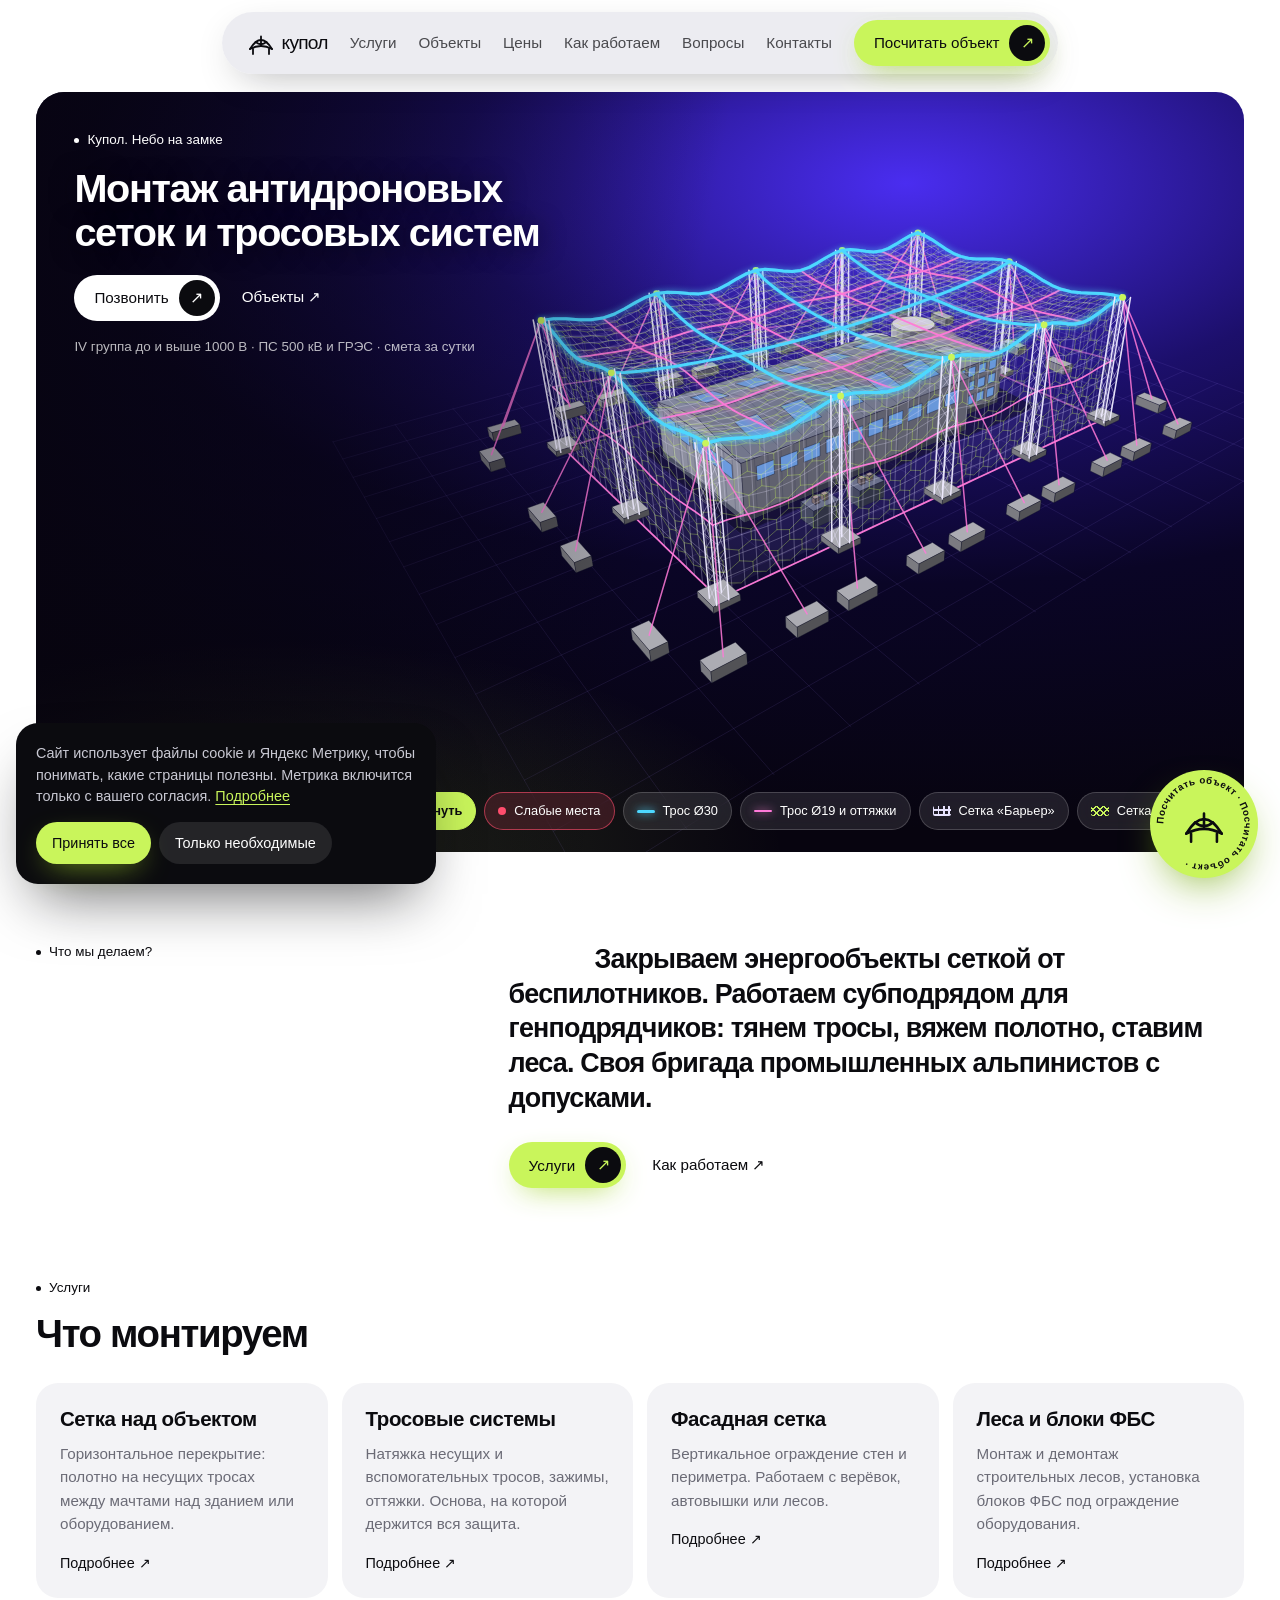
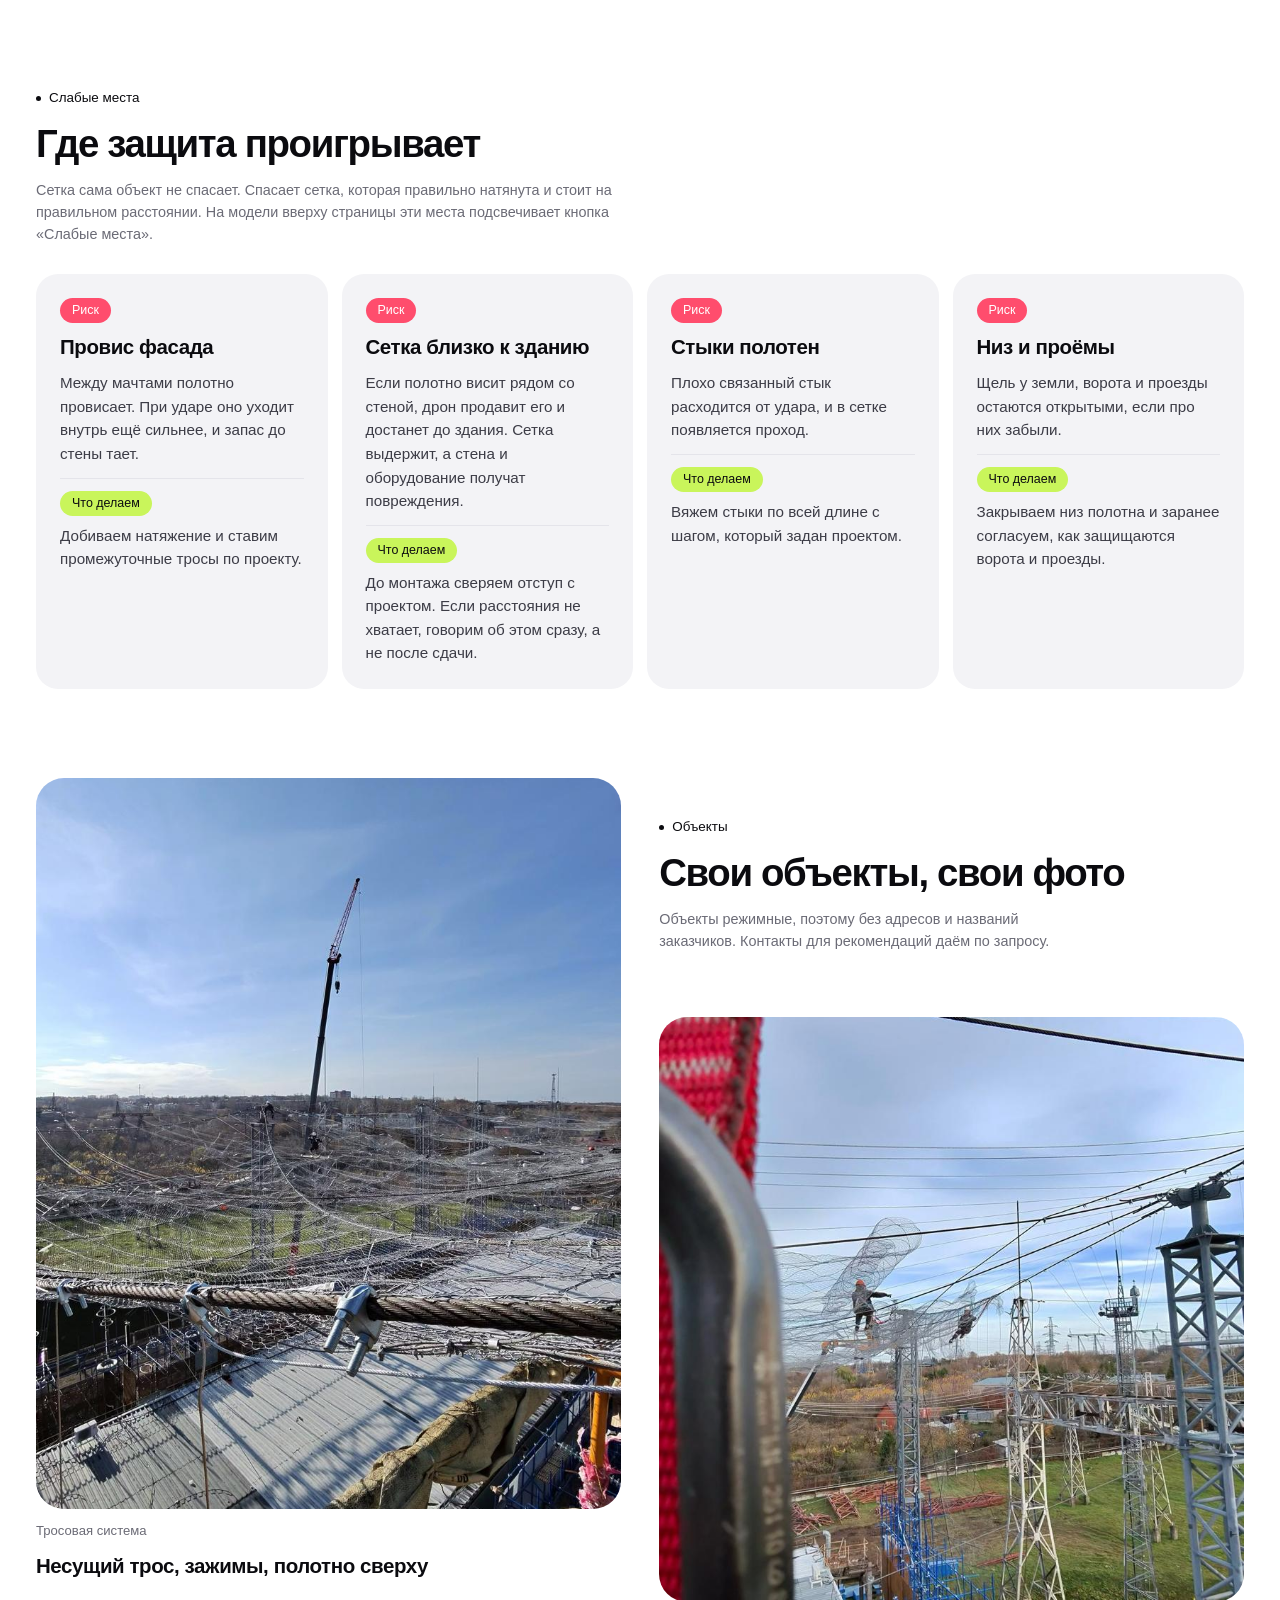
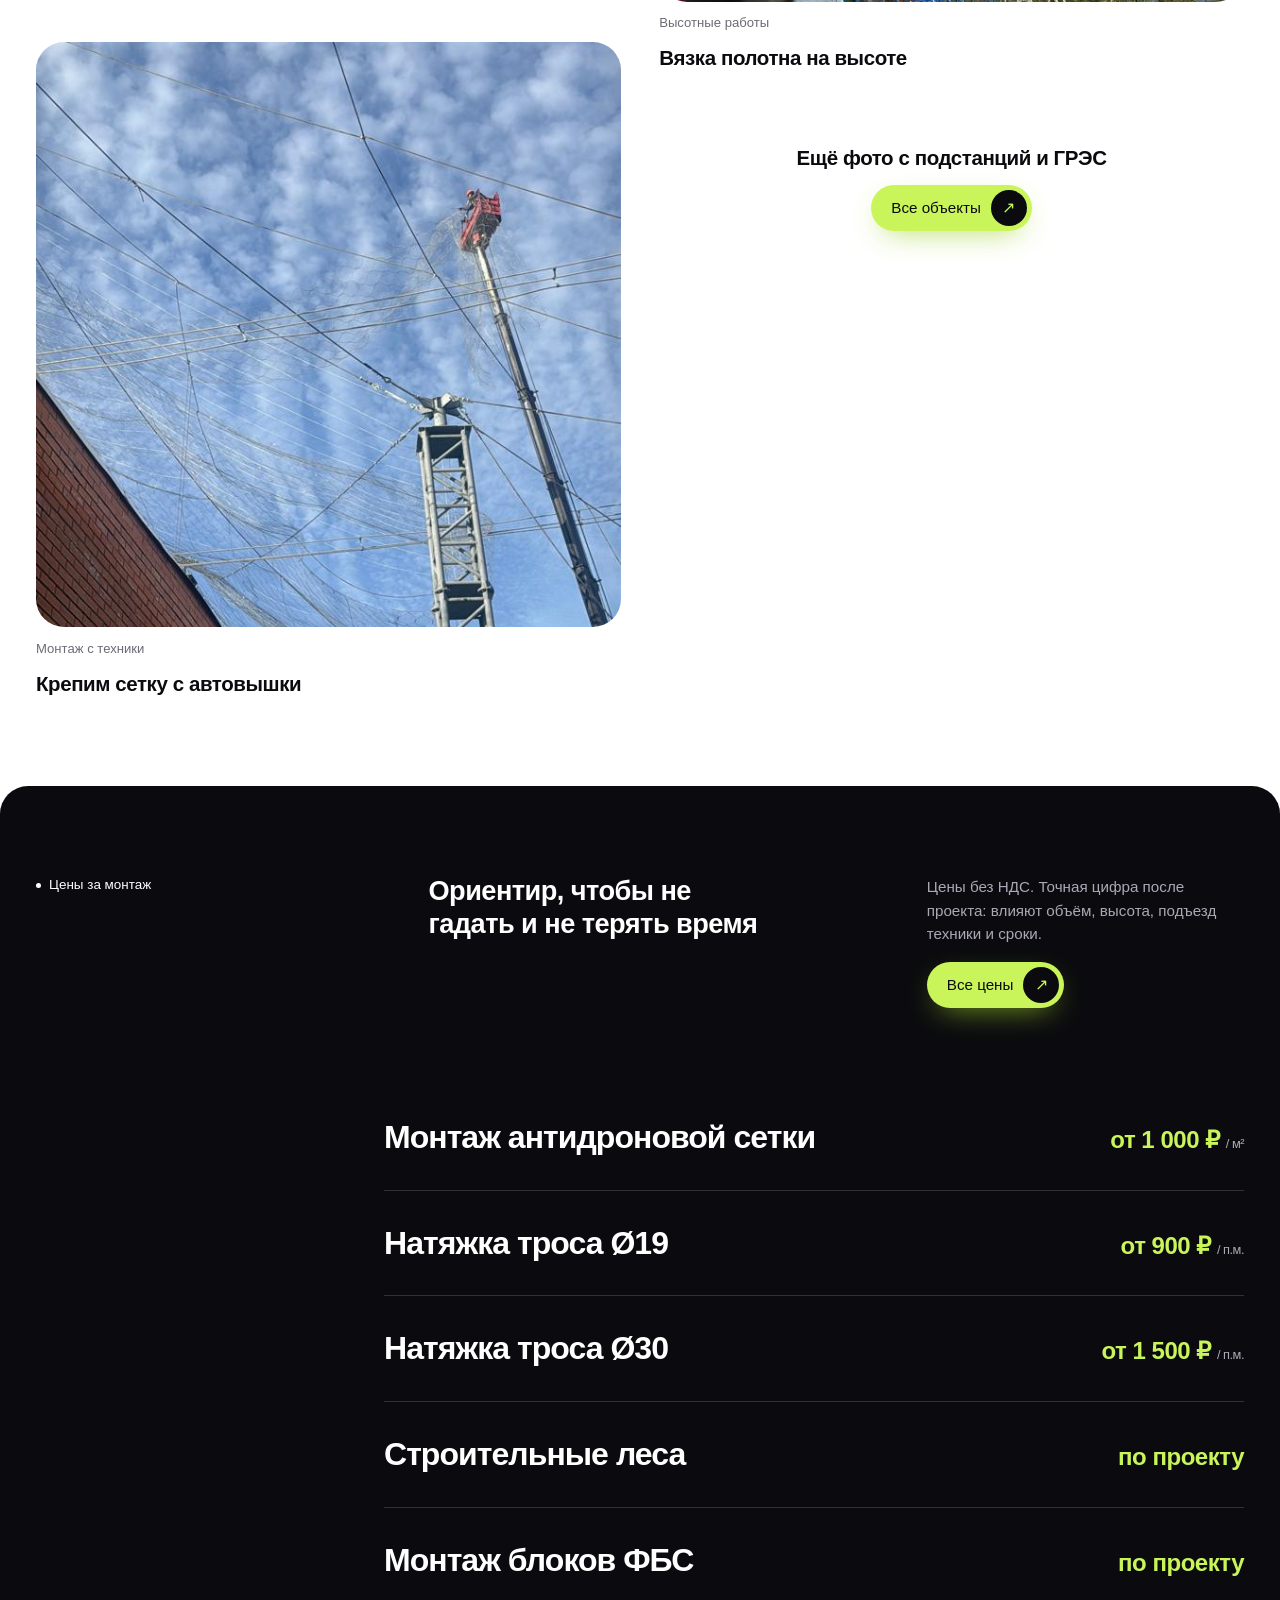
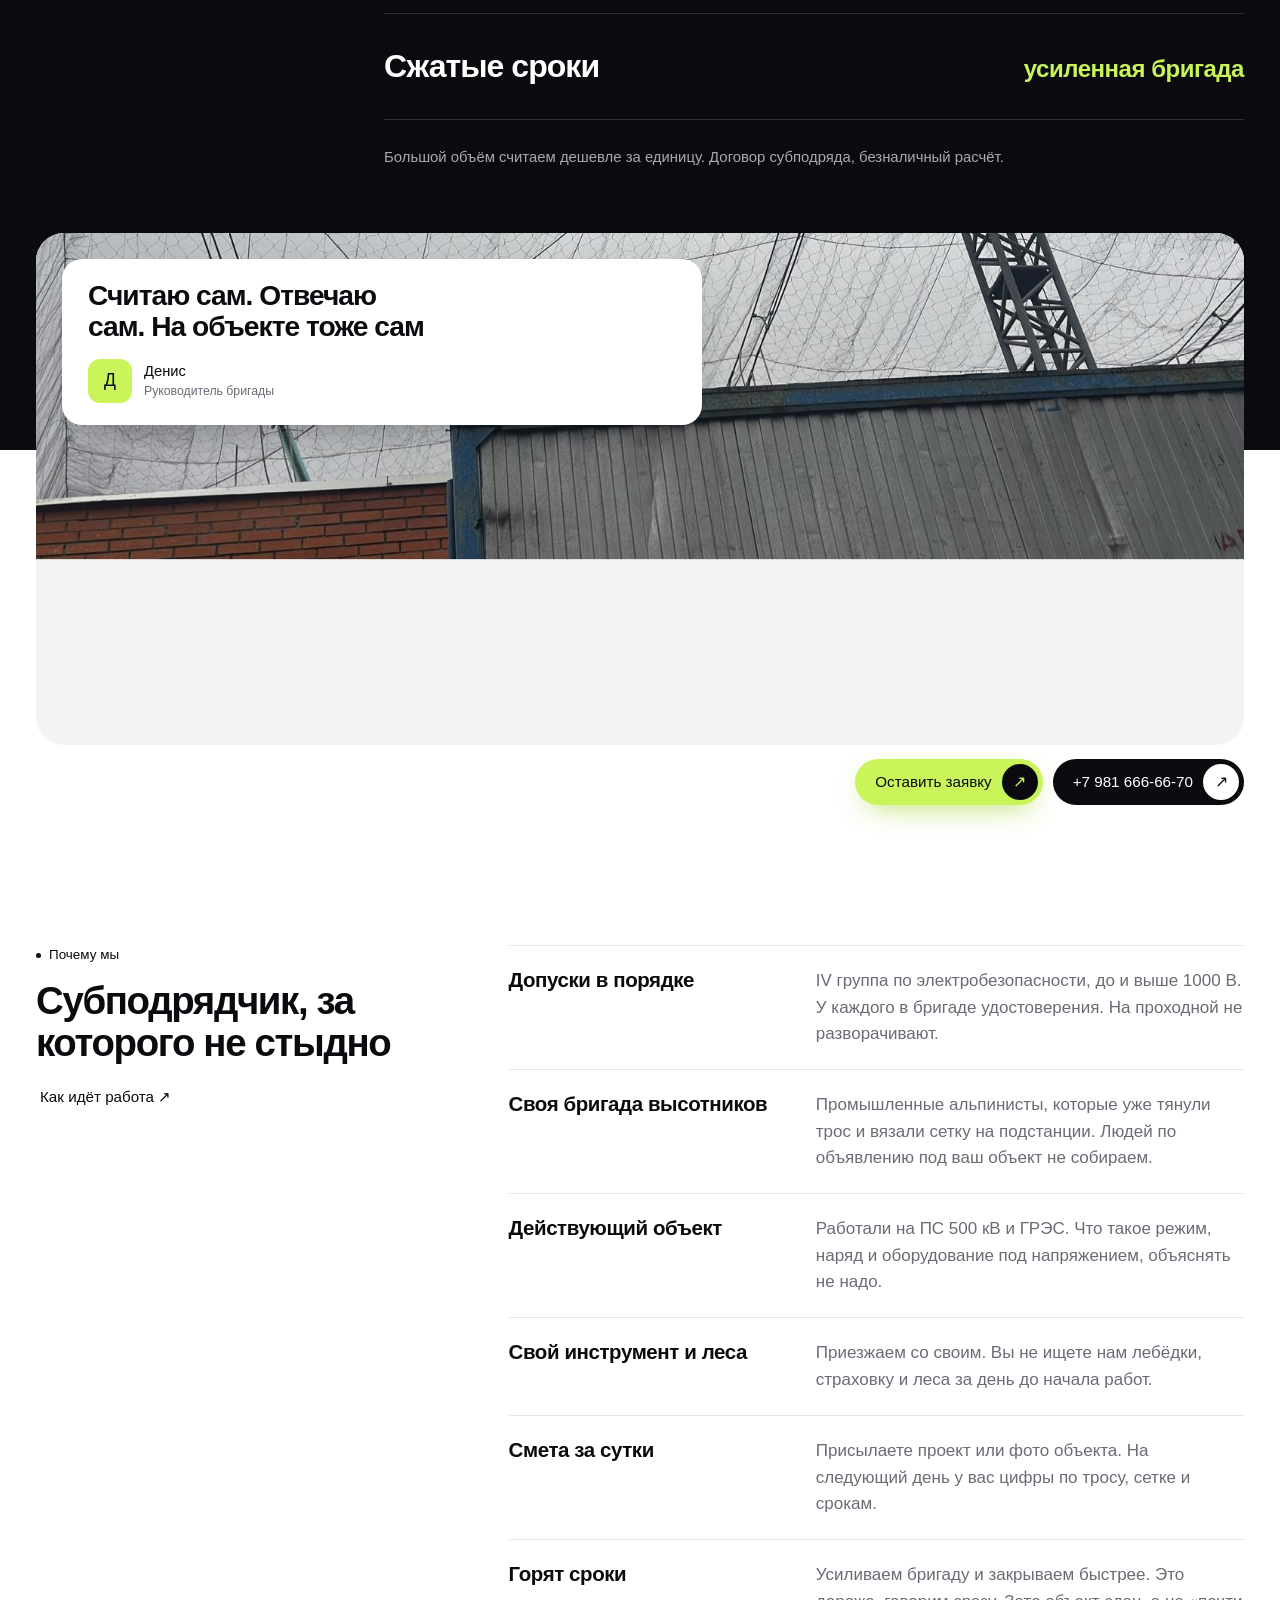
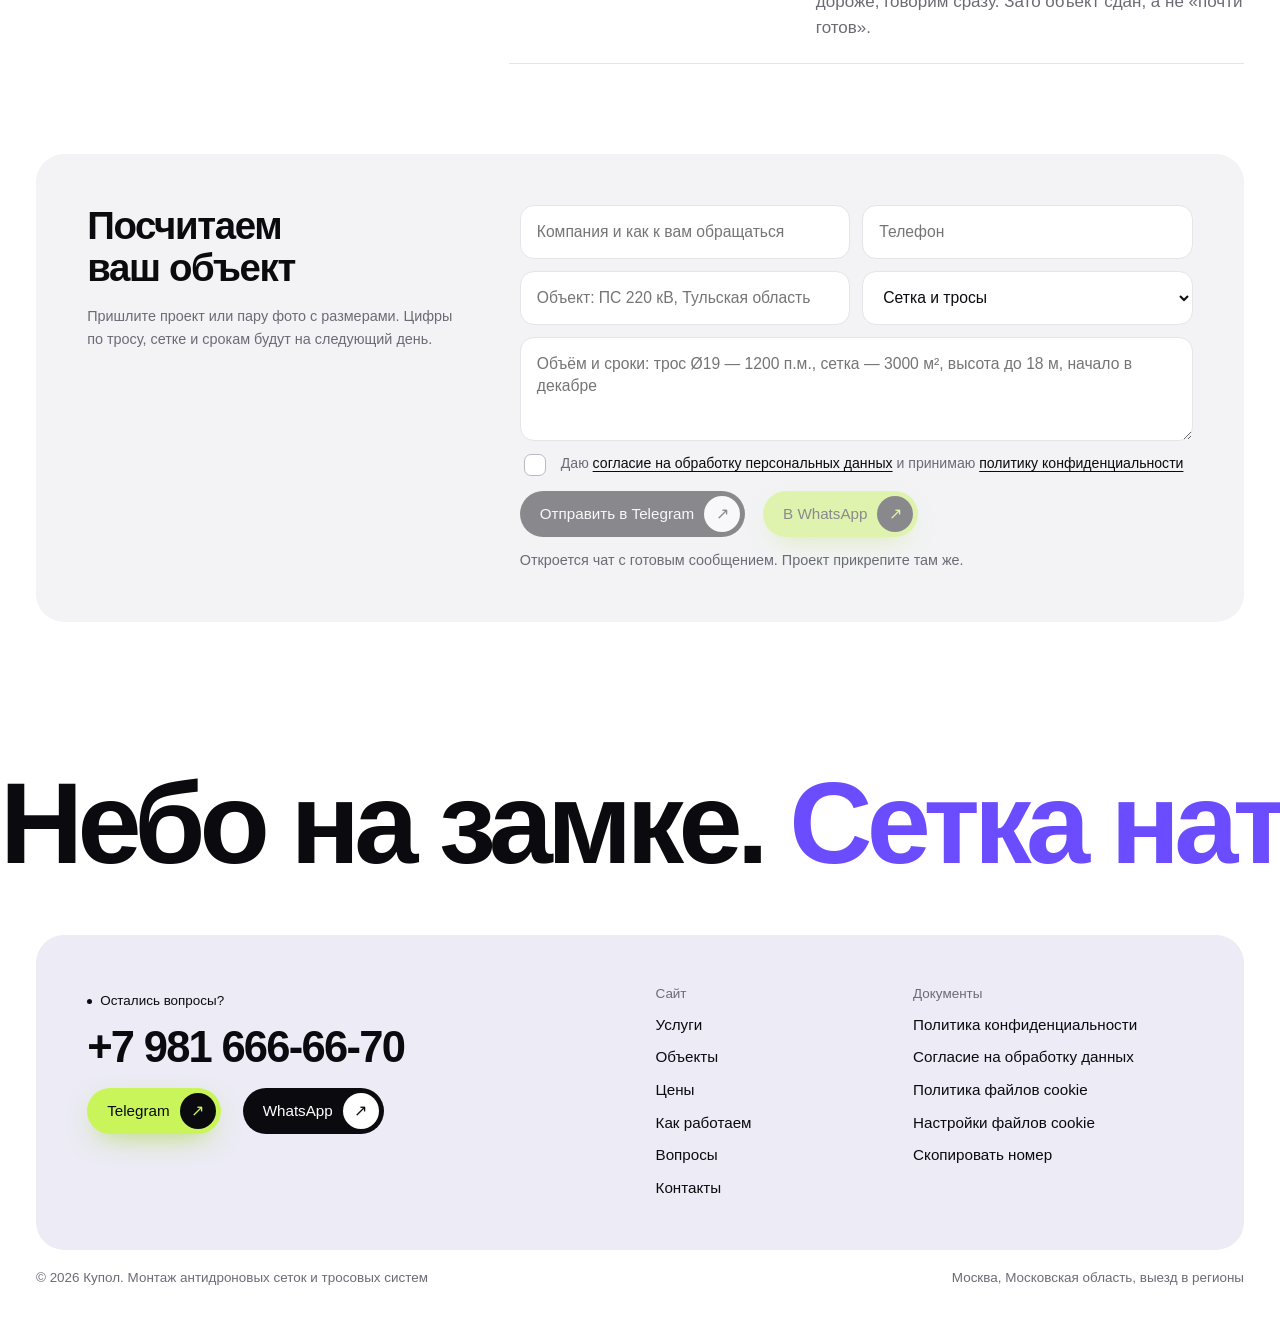
==== commit 47487b89: "Купол: реалистичная 3D-модель — здание с окнами, фундаменты и блоки ФБС, оттяжки, тросы Ø30/Ø19 цвет" ====
--- a/index.html
+++ b/index.html
@@ -10,7 +10,7 @@
 <meta property="og:type" content="website">
 <meta name="theme-color" content="#ffffff">
 <link rel="icon" href="data:image/svg+xml,%3Csvg xmlns='http://www.w3.org/2000/svg' viewBox='0 0 32 32'%3E%3Crect width='32' height='32' rx='9' fill='%23C9F55B'/%3E%3Cpath d='M5 22 Q16 4 27 22M5 22 Q16 16 27 22M16 9v11' fill='none' stroke='%230B0B0F' stroke-width='2.2' stroke-linecap='round'/%3E%3C/svg%3E">
-<link rel="stylesheet" href="assets/style.css?v=9">
+<link rel="stylesheet" href="assets/style.css?v=10">
 </head>
 <body>
 <nav class="nav" aria-label="Главное меню"><div>
@@ -34,14 +34,14 @@
   <span class="gap"></span>
   <a class="small" href="tel:+79816666670">+7 981 666-66-70</a>
   <a class="small" href="policy.html">Политика конфиденциальности</a>
-  <a class="small" href="cookies.html">Cookies</a>
+  <a class="small" href="cookies.html">Файлы cookie</a>
 </div>
 
 <main id="top">
 <section class="hero">
   <div class="wrap">
     <div class="media" id="media">
-      <canvas id="dome" role="img" aria-label="Трёхмерная модель: здание под куполом из антидроновой сетки и сетки «Манье» на мачтах. Нажмите на любую сторону купола — дрон ударит в эту точку и застрянет. Модель можно вращать."></canvas>
+      <canvas id="dome" role="img" aria-label="Трёхмерная модель: здание под куполом из сеток «Барьер» и «Манье» на мачтах с оттяжками, тросы Ø30 и Ø19 выделены цветом. Нажмите на любую сторону купола — дрон ударит в эту точку и застрянет. Модель можно вращать."></canvas>
       <div class="notch">
         <span class="dot">Купол. Небо на замке</span>
         <h1>Монтаж антидроновых сеток и&nbsp;тросовых систем</h1>
@@ -54,7 +54,9 @@
       <div class="hud">
         <span class="hint-chip" id="hint">Нажмите на сетку · тяните, чтобы повернуть</span>
         <button class="wk" id="weak" type="button" aria-pressed="false">Слабые места</button>
-        <span class="lg"><i class="l1"></i>Антидроновая сетка</span>
+        <span class="lg"><i class="c30"></i>Трос Ø30</span>
+        <span class="lg"><i class="c19"></i>Трос Ø19 и оттяжки</span>
+        <span class="lg"><i class="l1"></i>Сетка «Барьер»</span>
         <span class="lg"><i class="l2"></i>Сетка «Манье»</span>
       </div>
     </div>
@@ -225,8 +227,8 @@
         <ul>
           <li><a href="policy.html">Политика конфиденциальности</a></li>
           <li><a href="consent.html">Согласие на обработку данных</a></li>
-          <li><a href="cookies.html">Политика cookies</a></li>
-          <li><button class="linkbtn" type="button" data-cookie-settings>Настройки cookies</button></li>
+          <li><a href="cookies.html">Политика файлов cookie</a></li>
+          <li><button class="linkbtn" type="button" data-cookie-settings>Настройки файлов cookie</button></li>
           <li><button class="linkbtn" type="button" data-copy>Скопировать номер</button></li>
         </ul>
       </div>
@@ -243,12 +245,12 @@
   <a class="pill lime" href="https://t.me/+79816666670" target="_blank" rel="noopener">Telegram<i>↗</i></a>
 </div>
 <div class="cookie" id="cookie" role="dialog" aria-live="polite" aria-label="Cookies" hidden>
-  <p>Сайт использует cookies и Яндекс Метрику, чтобы понимать, какие страницы полезны. Метрика включится только с вашего согласия. <a href="cookies.html">Подробнее</a></p>
+  <p>Сайт использует файлы cookie и Яндекс Метрику, чтобы понимать, какие страницы полезны. Метрика включится только с вашего согласия. <a href="cookies.html">Подробнее</a></p>
   <div class="btns">
     <button class="pill lime" type="button" data-ck="all">Принять все</button>
     <button class="pill ghostd" type="button" data-ck="need">Только необходимые</button>
   </div>
 </div>
-<script src="assets/app.js?v=9"></script>
+<script src="assets/app.js?v=10"></script>
 </body>
 </html>
--- a/assets/style.css
+++ b/assets/style.css
@@ -322,3 +322,21 @@
 .risk .do{border-top:1px solid var(--line);padding-top:12px;display:grid;gap:8px}
 .chip.red{background:#FF4D6D;color:#fff}.chip.ok{background:var(--lime)}
 @media (max-width:620px){.hud button.wk{font-size:.78rem;padding:8px 12px}}
+
+/* ---------- первый экран: текст поверх 3D-модели, без белой плашки ---------- */
+.media{border-top-left-radius:var(--r)}
+.media::before{content:"";position:absolute;inset:0;z-index:1;pointer-events:none;background:linear-gradient(100deg,rgba(7,4,15,.82) 0%,rgba(7,4,15,.5) 26%,rgba(7,4,15,0) 52%)}
+.notch{top:0;left:0;background:transparent;color:#fff;padding:clamp(22px,3vw,40px);max-width:min(620px,46%);border-radius:0;pointer-events:none;gap:16px}
+.notch::before,.notch::after{display:none}
+.notch a{pointer-events:auto}
+.notch h1{font-size:clamp(1.6rem,3.1vw,2.9rem);text-shadow:0 2px 24px rgba(7,4,15,.6)}
+.notch .pill.black{background:#fff;color:var(--ink)}
+.notch .pill.black i{background:var(--ink);color:#fff}
+.notch .facts{color:rgba(255,255,255,.72)}
+.hud{gap:8px}
+.hud span,.hud button.wk{font-size:.8rem;padding:8px 13px}
+.hud .lg .c30{height:3px;border-radius:2px;background:#4DD8FF;box-shadow:0 0 8px #4DD8FF}
+.hud .lg .c19{height:2px;border-radius:2px;background:#FF7AD9;box-shadow:0 0 8px #FF7AD9}
+.hud .lg .l1{background:repeating-linear-gradient(90deg,#E8E4FF 0 1.5px,transparent 1.5px 5px),repeating-linear-gradient(0deg,#E8E4FF 0 1.5px,transparent 1.5px 5px)}
+@media (max-width:1000px){.notch{max-width:100%}.media::before{background:linear-gradient(180deg,rgba(7,4,15,.8) 0%,rgba(7,4,15,.35) 30%,rgba(7,4,15,0) 46%)}}
+@media (max-width:620px){.notch{padding:20px 18px}.hud span,.hud button.wk{font-size:.72rem;padding:7px 10px}.media{height:clamp(640px,calc(100vh - 150px),740px)}}
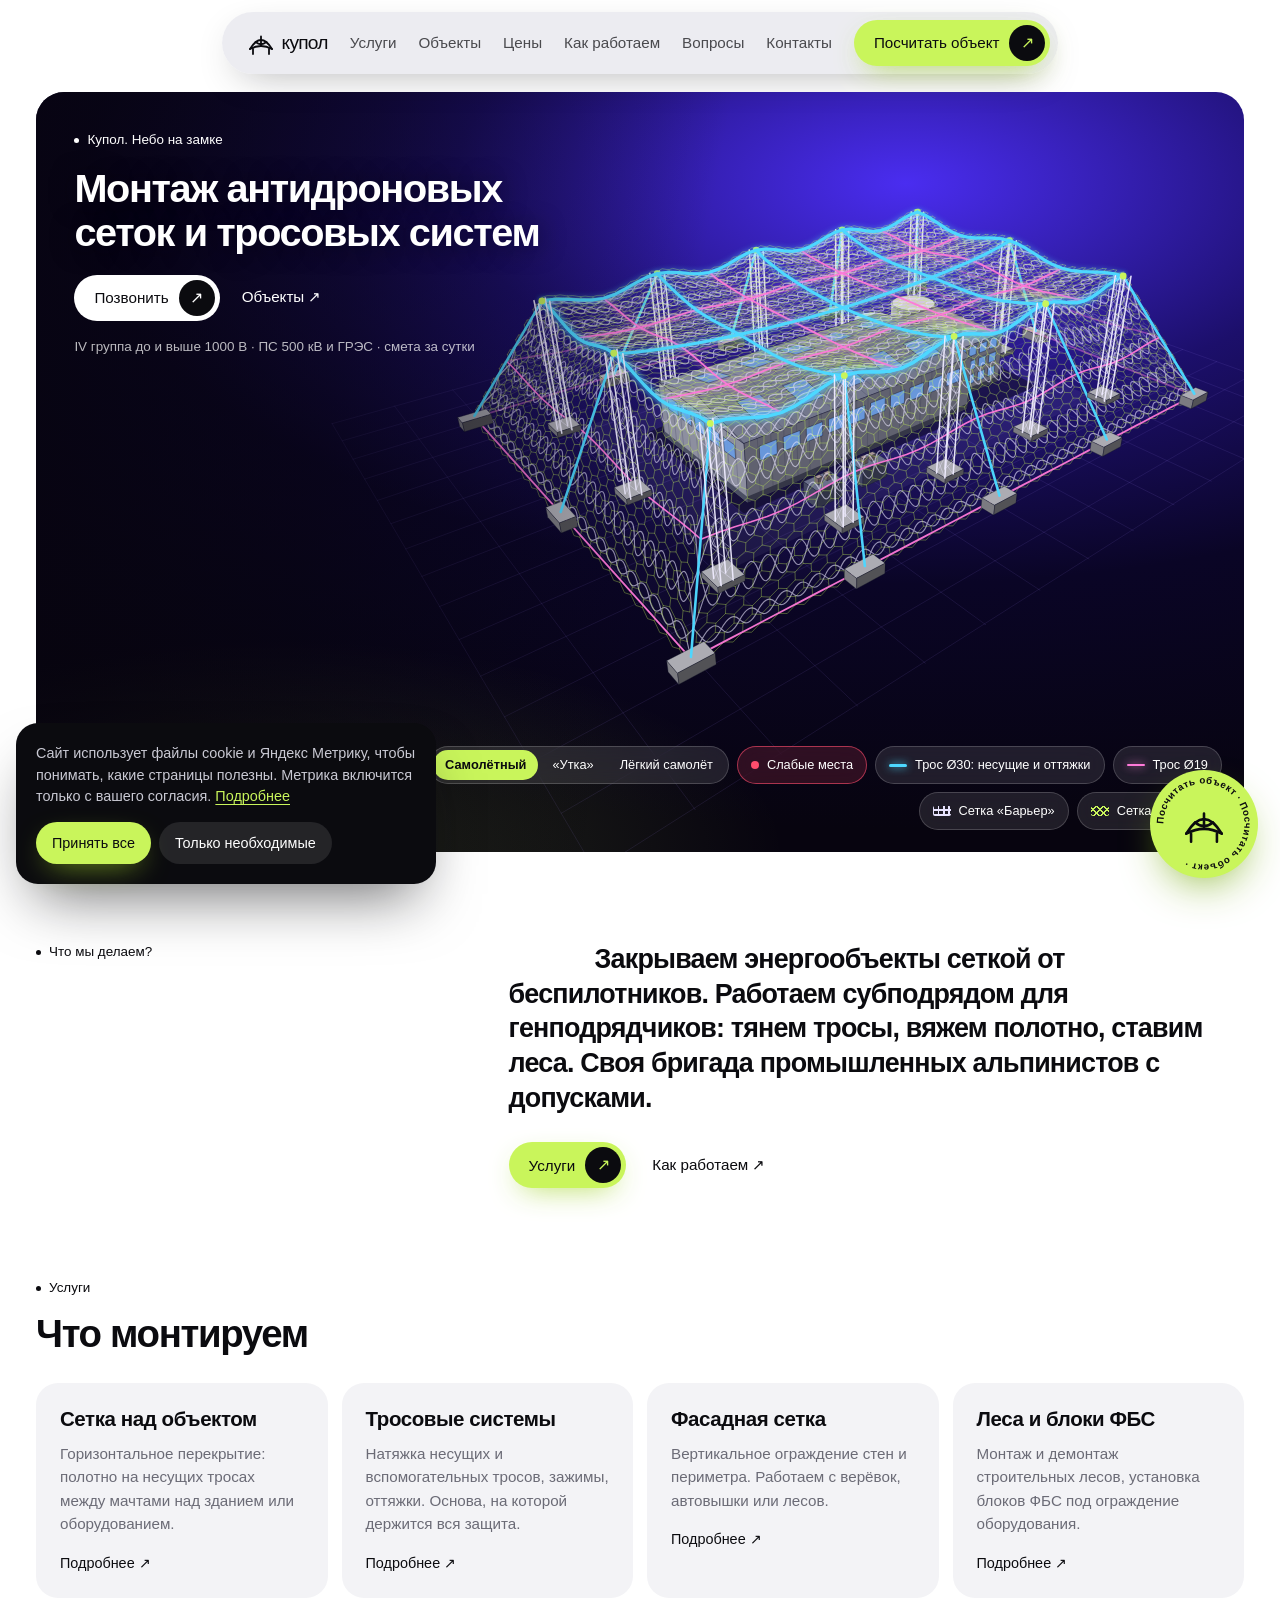
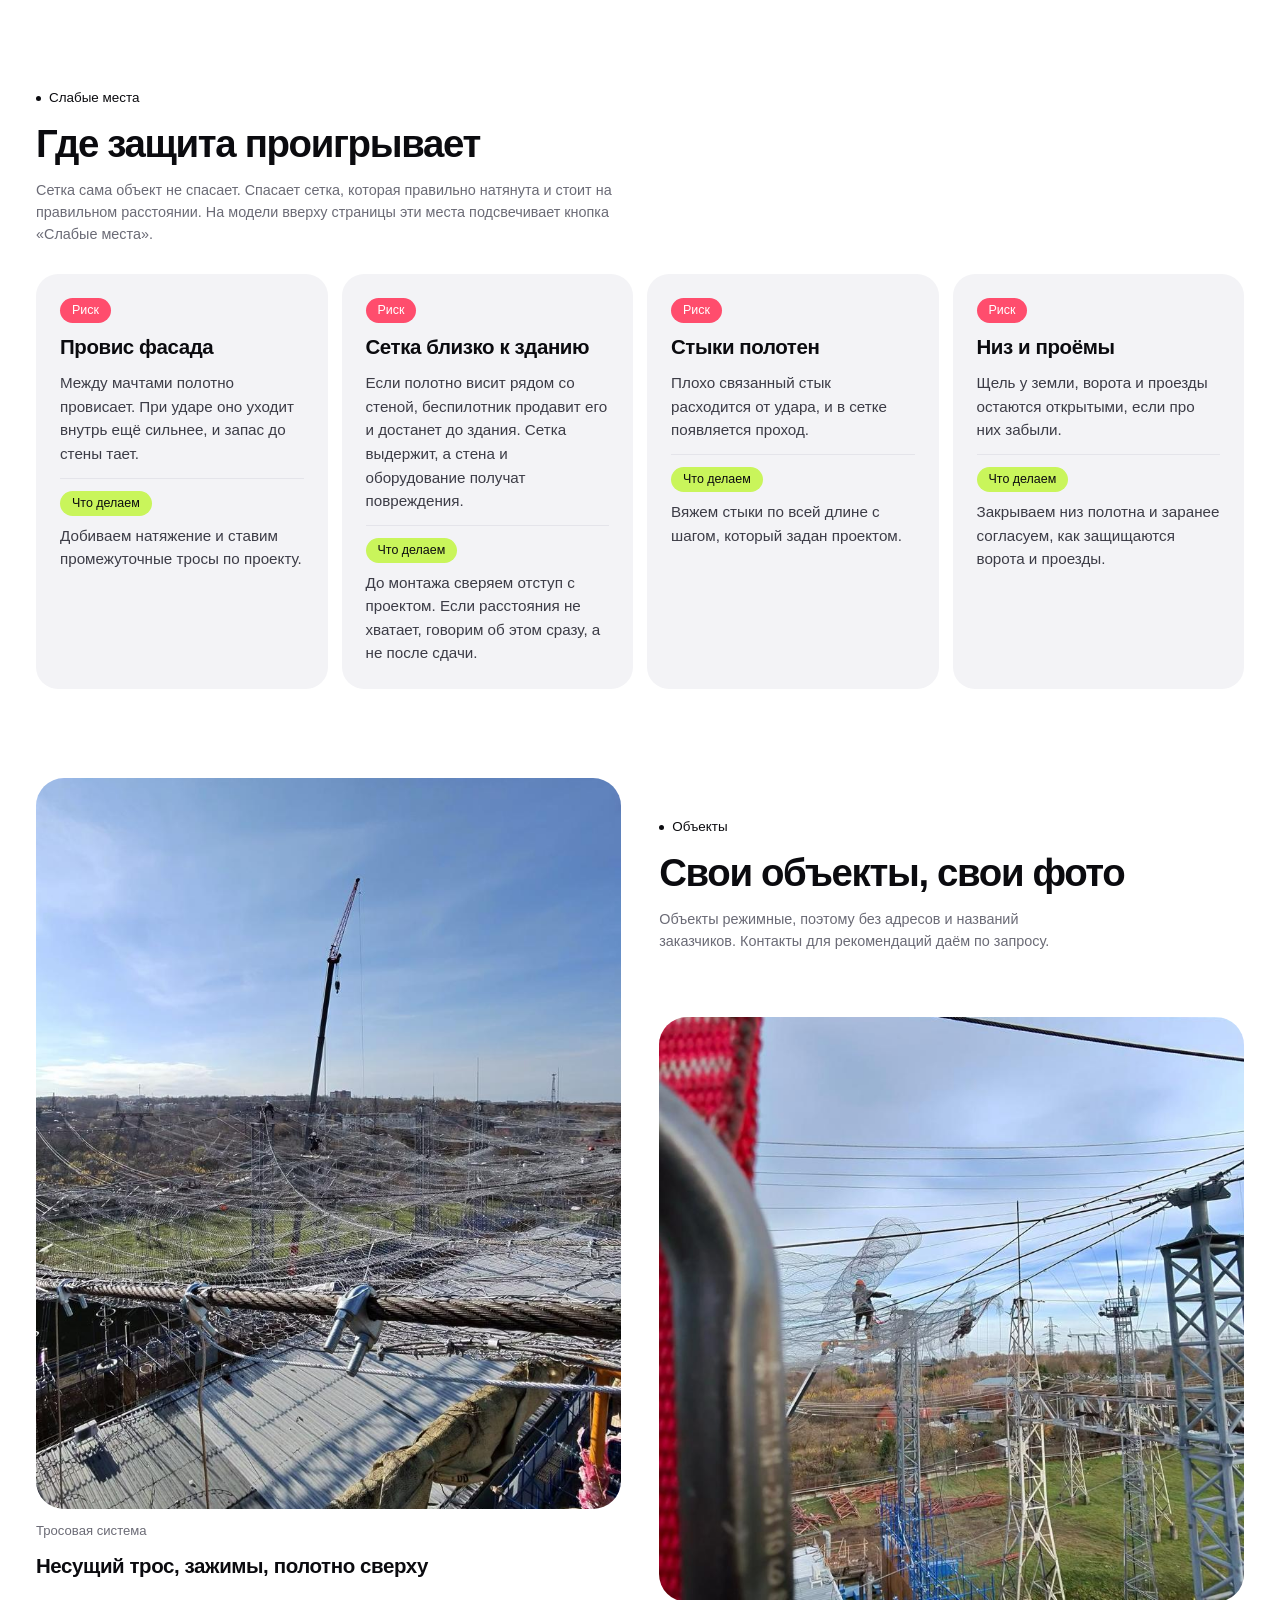
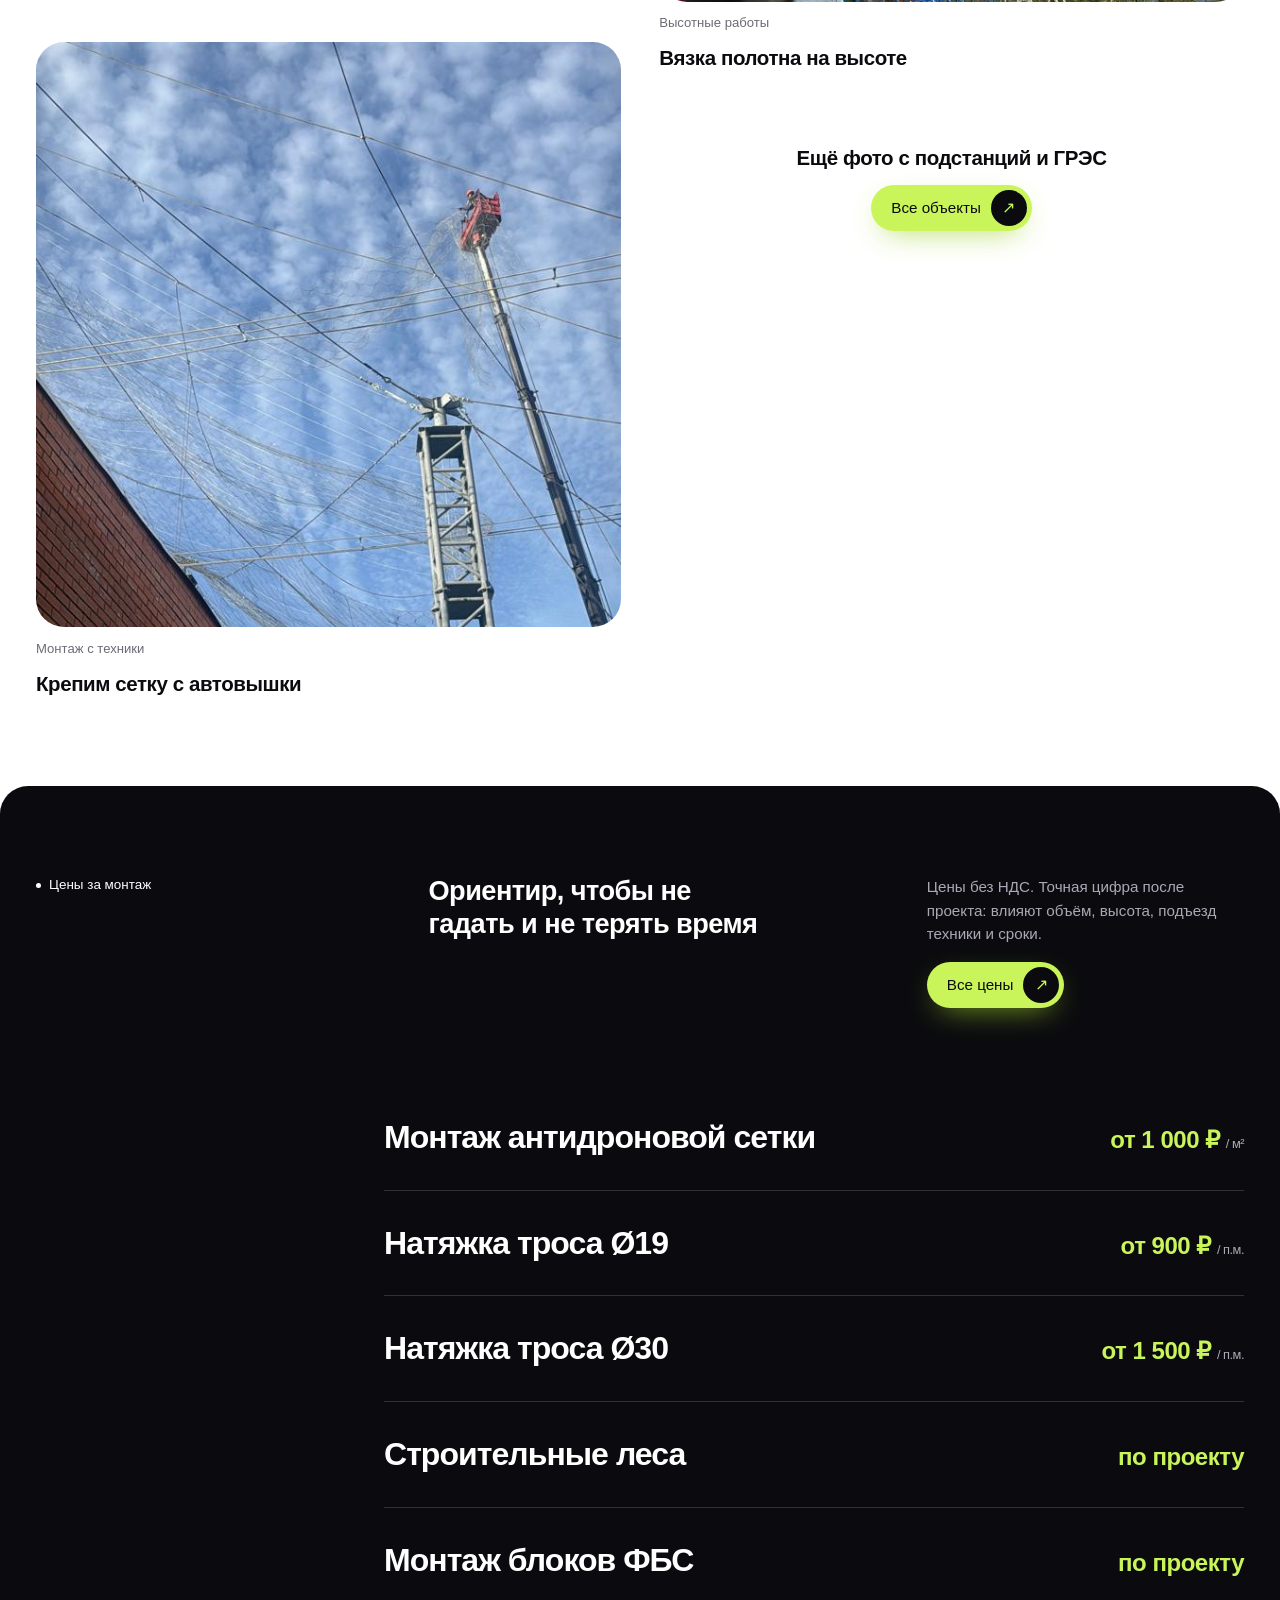
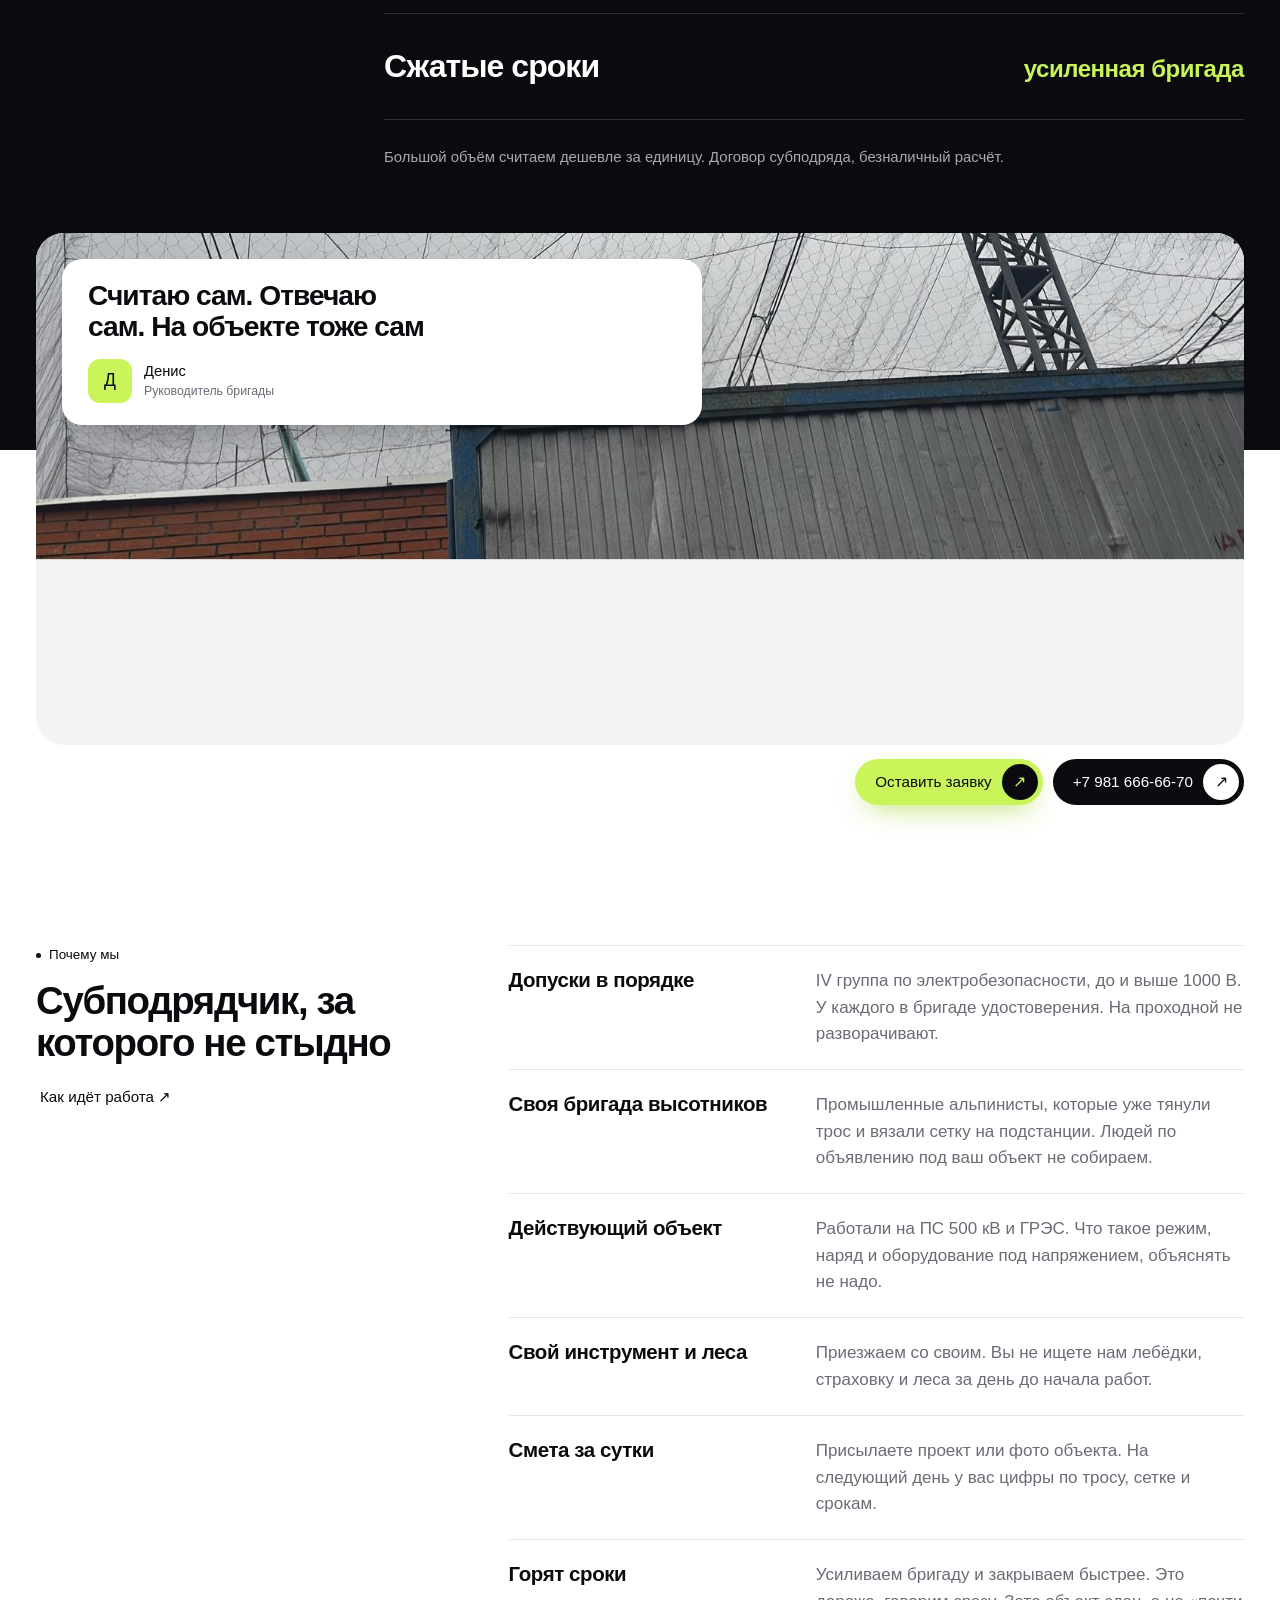
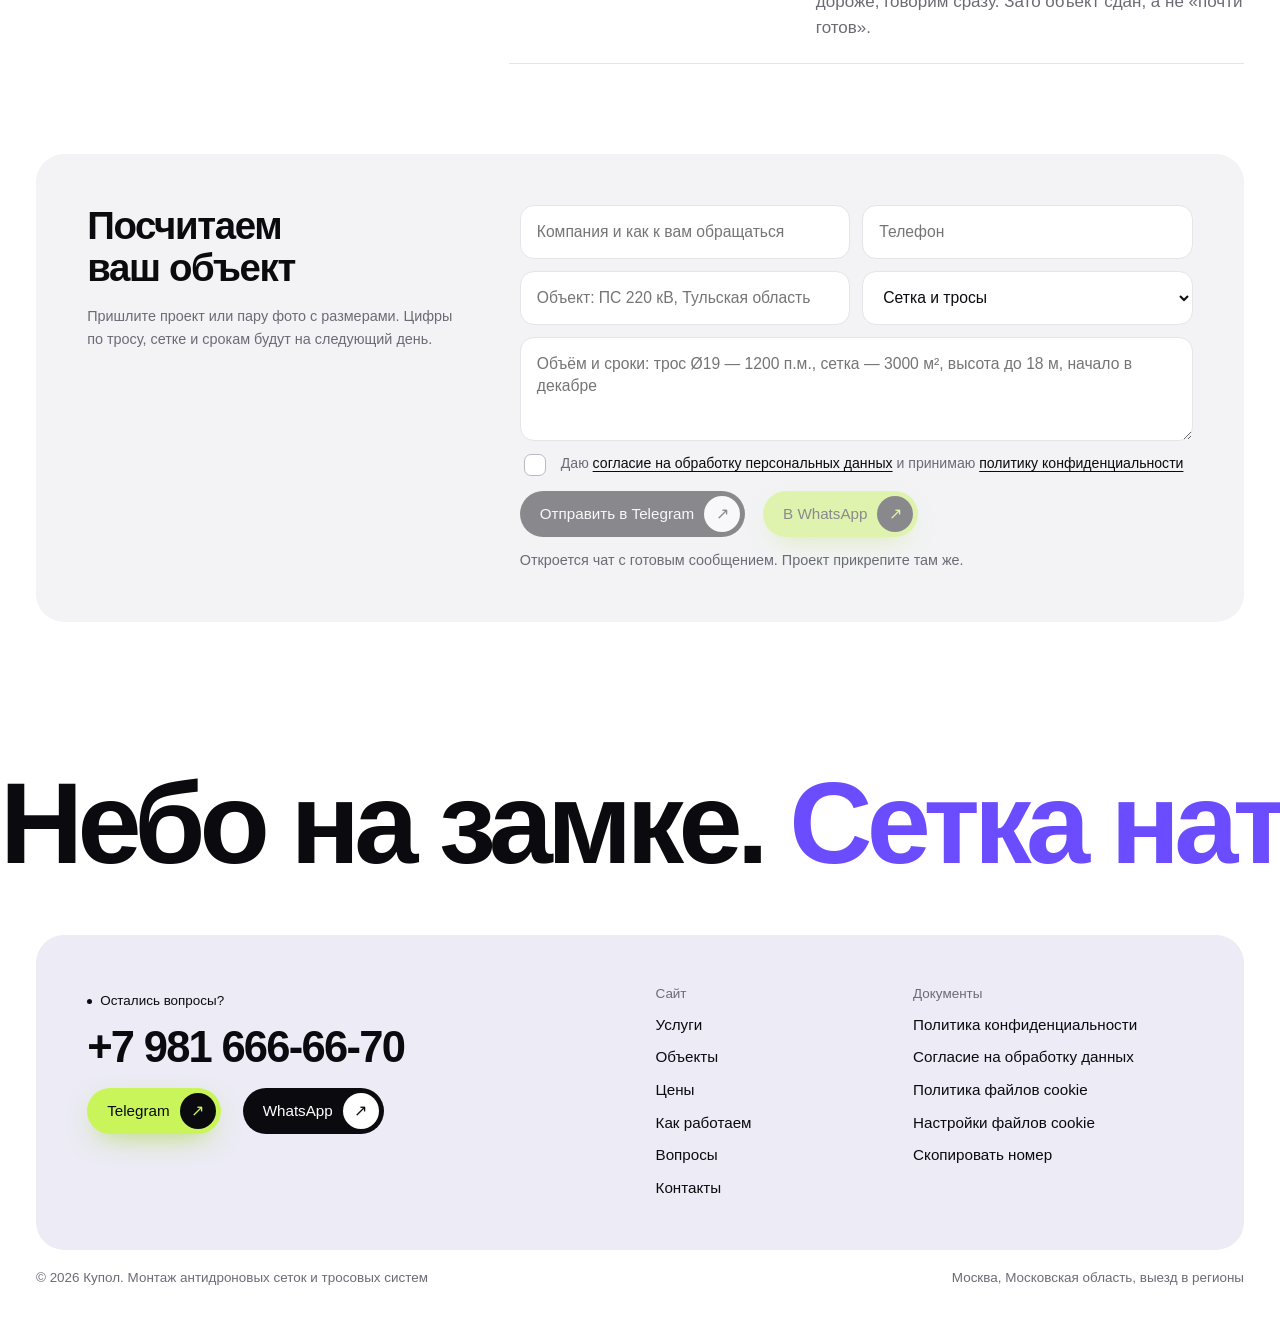
==== commit a7843268: "Купол: беспилотники трёх типов с выбором, сетки «Барьер» и «Манье», полотно по оттяжкам, оттяжки Ø30" ====
--- a/index.html
+++ b/index.html
@@ -10,7 +10,7 @@
 <meta property="og:type" content="website">
 <meta name="theme-color" content="#ffffff">
 <link rel="icon" href="data:image/svg+xml,%3Csvg xmlns='http://www.w3.org/2000/svg' viewBox='0 0 32 32'%3E%3Crect width='32' height='32' rx='9' fill='%23C9F55B'/%3E%3Cpath d='M5 22 Q16 4 27 22M5 22 Q16 16 27 22M16 9v11' fill='none' stroke='%230B0B0F' stroke-width='2.2' stroke-linecap='round'/%3E%3C/svg%3E">
-<link rel="stylesheet" href="assets/style.css?v=10">
+<link rel="stylesheet" href="assets/style.css?v=12">
 </head>
 <body>
 <nav class="nav" aria-label="Главное меню"><div>
@@ -41,7 +41,7 @@
 <section class="hero">
   <div class="wrap">
     <div class="media" id="media">
-      <canvas id="dome" role="img" aria-label="Трёхмерная модель: здание под куполом из сеток «Барьер» и «Манье» на мачтах с оттяжками, тросы Ø30 и Ø19 выделены цветом. Нажмите на любую сторону купола — дрон ударит в эту точку и застрянет. Модель можно вращать."></canvas>
+      <canvas id="dome" role="img" aria-label="Трёхмерная модель: здание под куполом из сеток «Барьер» и «Манье» на мачтах с оттяжками, тросы Ø30 и Ø19 выделены цветом. Нажмите на любую сторону купола — беспилотник ударит в эту точку и застрянет. Модель можно вращать."></canvas>
       <div class="notch">
         <span class="dot">Купол. Небо на замке</span>
         <h1>Монтаж антидроновых сеток и&nbsp;тросовых систем</h1>
@@ -52,10 +52,11 @@
         <span class="facts">IV группа до и выше 1000 В · ПС 500 кВ и ГРЭС · смета за сутки</span>
       </div>
       <div class="hud">
-        <span class="hint-chip" id="hint">Нажмите на сетку · тяните, чтобы повернуть</span>
+        <span class="hint-chip" id="hint">Выберите беспилотник и нажмите на сетку</span>
+        <span class="sel" role="group" aria-label="Тип беспилотника"><button type="button" class="on" data-ty="0" aria-pressed="true">Самолётный</button><button type="button" data-ty="1" aria-pressed="false">«Утка»</button><button type="button" data-ty="2" aria-pressed="false">Лёгкий самолёт</button></span>
         <button class="wk" id="weak" type="button" aria-pressed="false">Слабые места</button>
-        <span class="lg"><i class="c30"></i>Трос Ø30</span>
-        <span class="lg"><i class="c19"></i>Трос Ø19 и оттяжки</span>
+        <span class="lg"><i class="c30"></i>Трос Ø30: несущие и оттяжки</span>
+        <span class="lg"><i class="c19"></i>Трос Ø19</span>
         <span class="lg"><i class="l1"></i>Сетка «Барьер»</span>
         <span class="lg"><i class="l2"></i>Сетка «Манье»</span>
       </div>
@@ -89,7 +90,7 @@
 <section style="padding-top:0">
   <div class="wrap">
     <div class="rv" style="display:grid;gap:14px;margin-bottom:28px"><span class="dot">Слабые места</span><h2>Где защита проигрывает</h2><p class="hint" style="max-width:44em">Сетка сама объект не спасает. Спасает сетка, которая правильно натянута и стоит на правильном расстоянии. На модели вверху страницы эти места подсвечивает кнопка «Слабые места».</p></div>
-<div class="grid4"><div class="risk rv"><small class="chip red">Риск</small><h3>Провис фасада</h3><p>Между мачтами полотно провисает. При ударе оно уходит внутрь ещё сильнее, и запас до стены тает.</p><div class="do"><small class="chip ok">Что делаем</small><p>Добиваем натяжение и ставим промежуточные тросы по проекту.</p></div></div><div class="risk rv"><small class="chip red">Риск</small><h3>Сетка близко к зданию</h3><p>Если полотно висит рядом со стеной, дрон продавит его и достанет до здания. Сетка выдержит, а стена и оборудование получат повреждения.</p><div class="do"><small class="chip ok">Что делаем</small><p>До монтажа сверяем отступ с проектом. Если расстояния не хватает, говорим об этом сразу, а не после сдачи.</p></div></div><div class="risk rv"><small class="chip red">Риск</small><h3>Стыки полотен</h3><p>Плохо связанный стык расходится от удара, и в сетке появляется проход.</p><div class="do"><small class="chip ok">Что делаем</small><p>Вяжем стыки по всей длине с шагом, который задан проектом.</p></div></div><div class="risk rv"><small class="chip red">Риск</small><h3>Низ и проёмы</h3><p>Щель у земли, ворота и проезды остаются открытыми, если про них забыли.</p><div class="do"><small class="chip ok">Что делаем</small><p>Закрываем низ полотна и заранее согласуем, как защищаются ворота и проезды.</p></div></div></div>
+<div class="grid4"><div class="risk rv"><small class="chip red">Риск</small><h3>Провис фасада</h3><p>Между мачтами полотно провисает. При ударе оно уходит внутрь ещё сильнее, и запас до стены тает.</p><div class="do"><small class="chip ok">Что делаем</small><p>Добиваем натяжение и ставим промежуточные тросы по проекту.</p></div></div><div class="risk rv"><small class="chip red">Риск</small><h3>Сетка близко к зданию</h3><p>Если полотно висит рядом со стеной, беспилотник продавит его и достанет до здания. Сетка выдержит, а стена и оборудование получат повреждения.</p><div class="do"><small class="chip ok">Что делаем</small><p>До монтажа сверяем отступ с проектом. Если расстояния не хватает, говорим об этом сразу, а не после сдачи.</p></div></div><div class="risk rv"><small class="chip red">Риск</small><h3>Стыки полотен</h3><p>Плохо связанный стык расходится от удара, и в сетке появляется проход.</p><div class="do"><small class="chip ok">Что делаем</small><p>Вяжем стыки по всей длине с шагом, который задан проектом.</p></div></div><div class="risk rv"><small class="chip red">Риск</small><h3>Низ и проёмы</h3><p>Щель у земли, ворота и проезды остаются открытыми, если про них забыли.</p><div class="do"><small class="chip ok">Что делаем</small><p>Закрываем низ полотна и заранее согласуем, как защищаются ворота и проезды.</p></div></div></div>
   </div>
 </section>
 
@@ -251,6 +252,6 @@
     <button class="pill ghostd" type="button" data-ck="need">Только необходимые</button>
   </div>
 </div>
-<script src="assets/app.js?v=10"></script>
+<script src="assets/app.js?v=12"></script>
 </body>
 </html>
--- a/assets/style.css
+++ b/assets/style.css
@@ -340,3 +340,10 @@
 .hud .lg .l1{background:repeating-linear-gradient(90deg,#E8E4FF 0 1.5px,transparent 1.5px 5px),repeating-linear-gradient(0deg,#E8E4FF 0 1.5px,transparent 1.5px 5px)}
 @media (max-width:1000px){.notch{max-width:100%}.media::before{background:linear-gradient(180deg,rgba(7,4,15,.8) 0%,rgba(7,4,15,.35) 30%,rgba(7,4,15,0) 46%)}}
 @media (max-width:620px){.notch{padding:20px 18px}.hud span,.hud button.wk{font-size:.72rem;padding:7px 10px}.media{height:clamp(640px,calc(100vh - 150px),740px)}}
+
+/* ---------- выбор беспилотника ---------- */
+.hud .sel{padding:3px;gap:2px;display:inline-flex;background:rgba(255,255,255,.1);border:1px solid rgba(255,255,255,.18);border-radius:99px;backdrop-filter:blur(10px);-webkit-backdrop-filter:blur(10px)}
+.hud .sel button{font:500 .8rem/1 var(--body);padding:7px 12px;border-radius:99px;border:0;background:transparent;color:#fff;cursor:pointer}
+.hud .sel button.on{background:var(--lime);color:var(--ink);font-weight:600}
+@media (max-width:620px){.hud .sel button{font-size:.72rem;padding:6px 9px}.media{height:clamp(680px,calc(100vh - 120px),780px)}}
+@media (max-width:620px){.media{height:800px}}
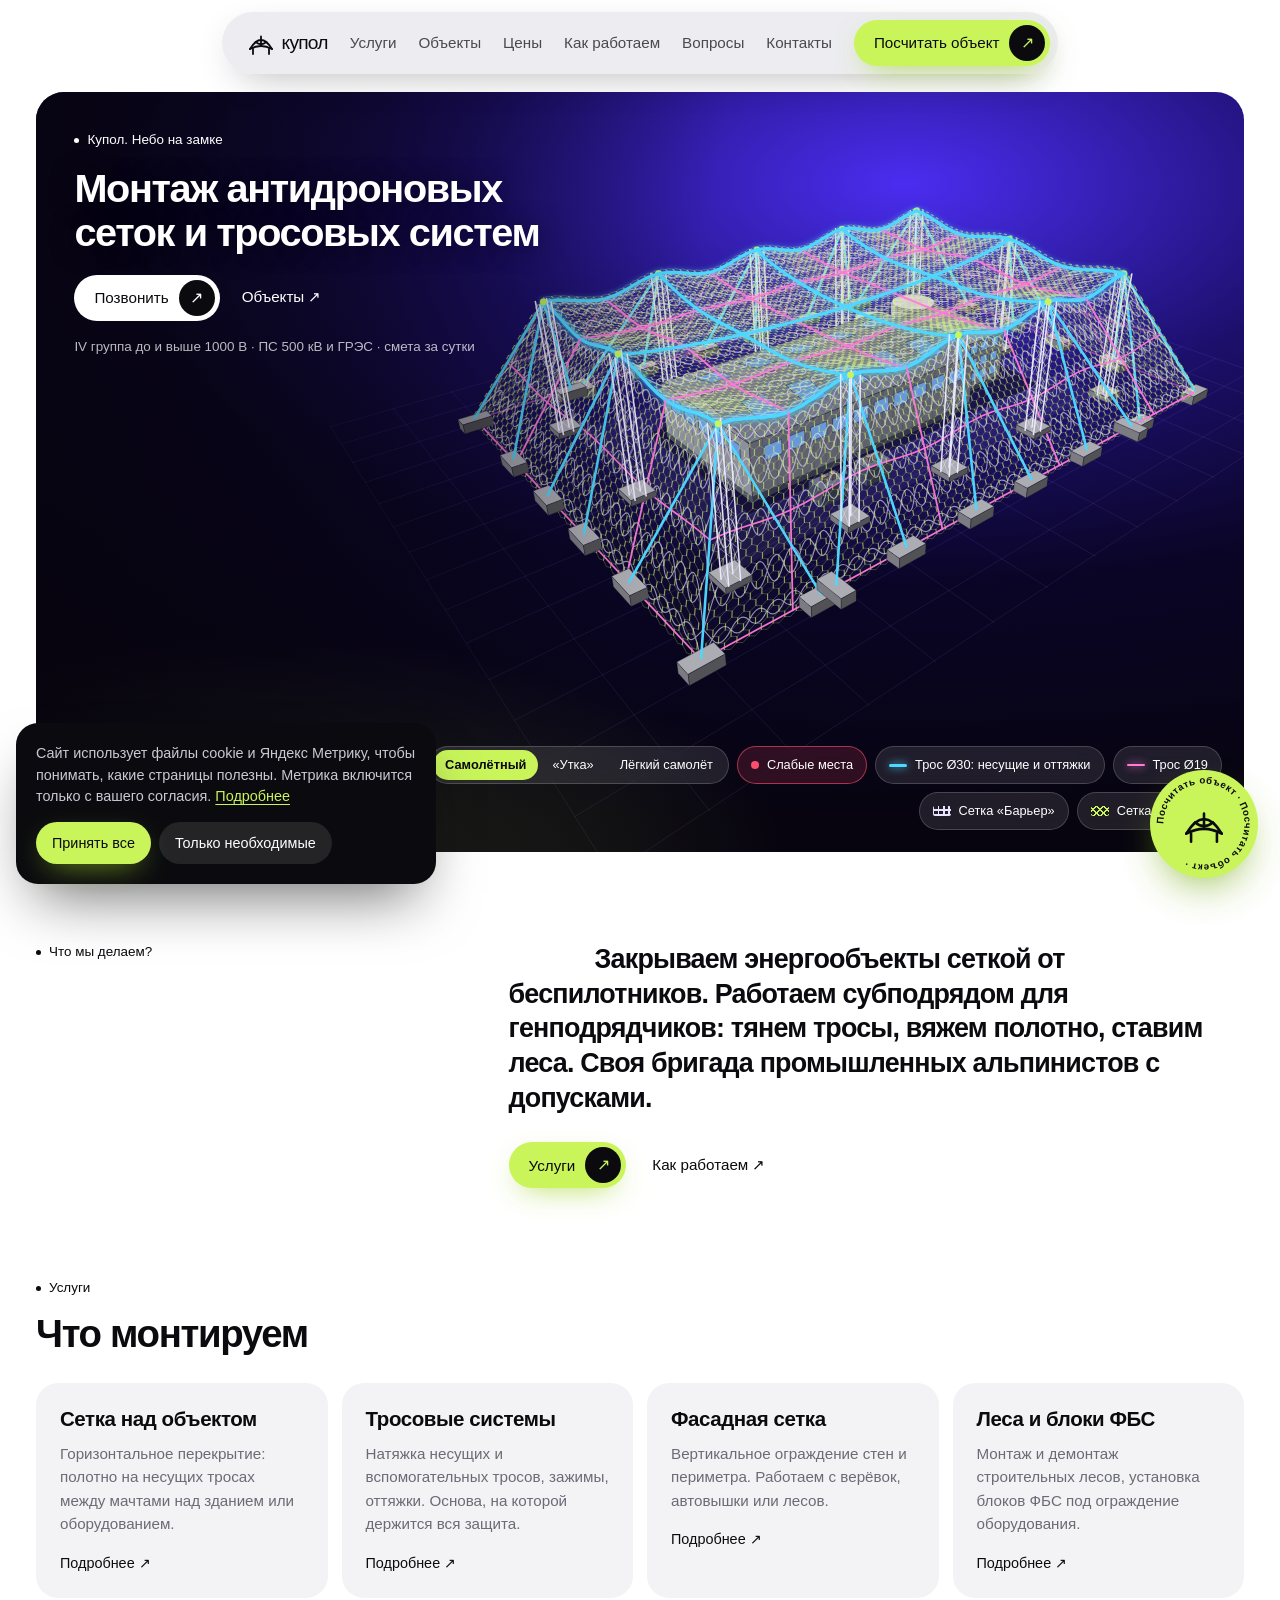
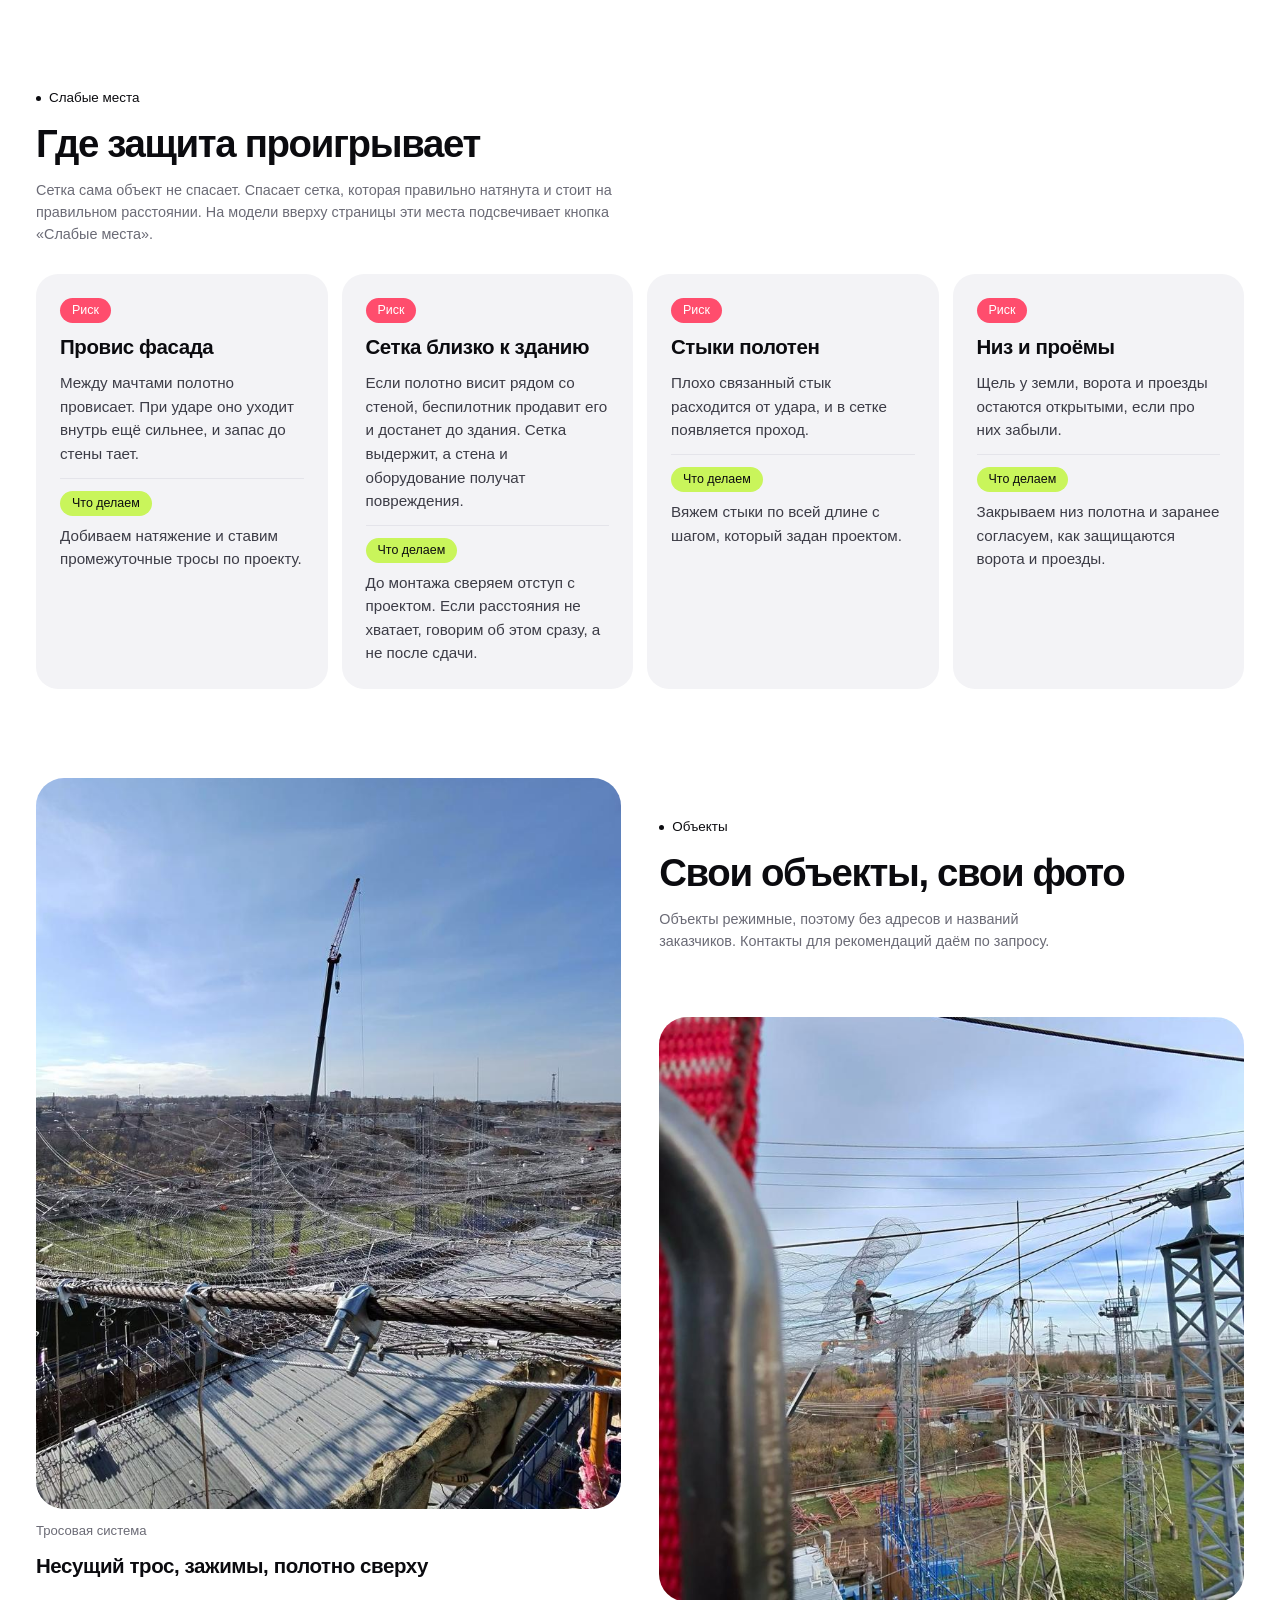
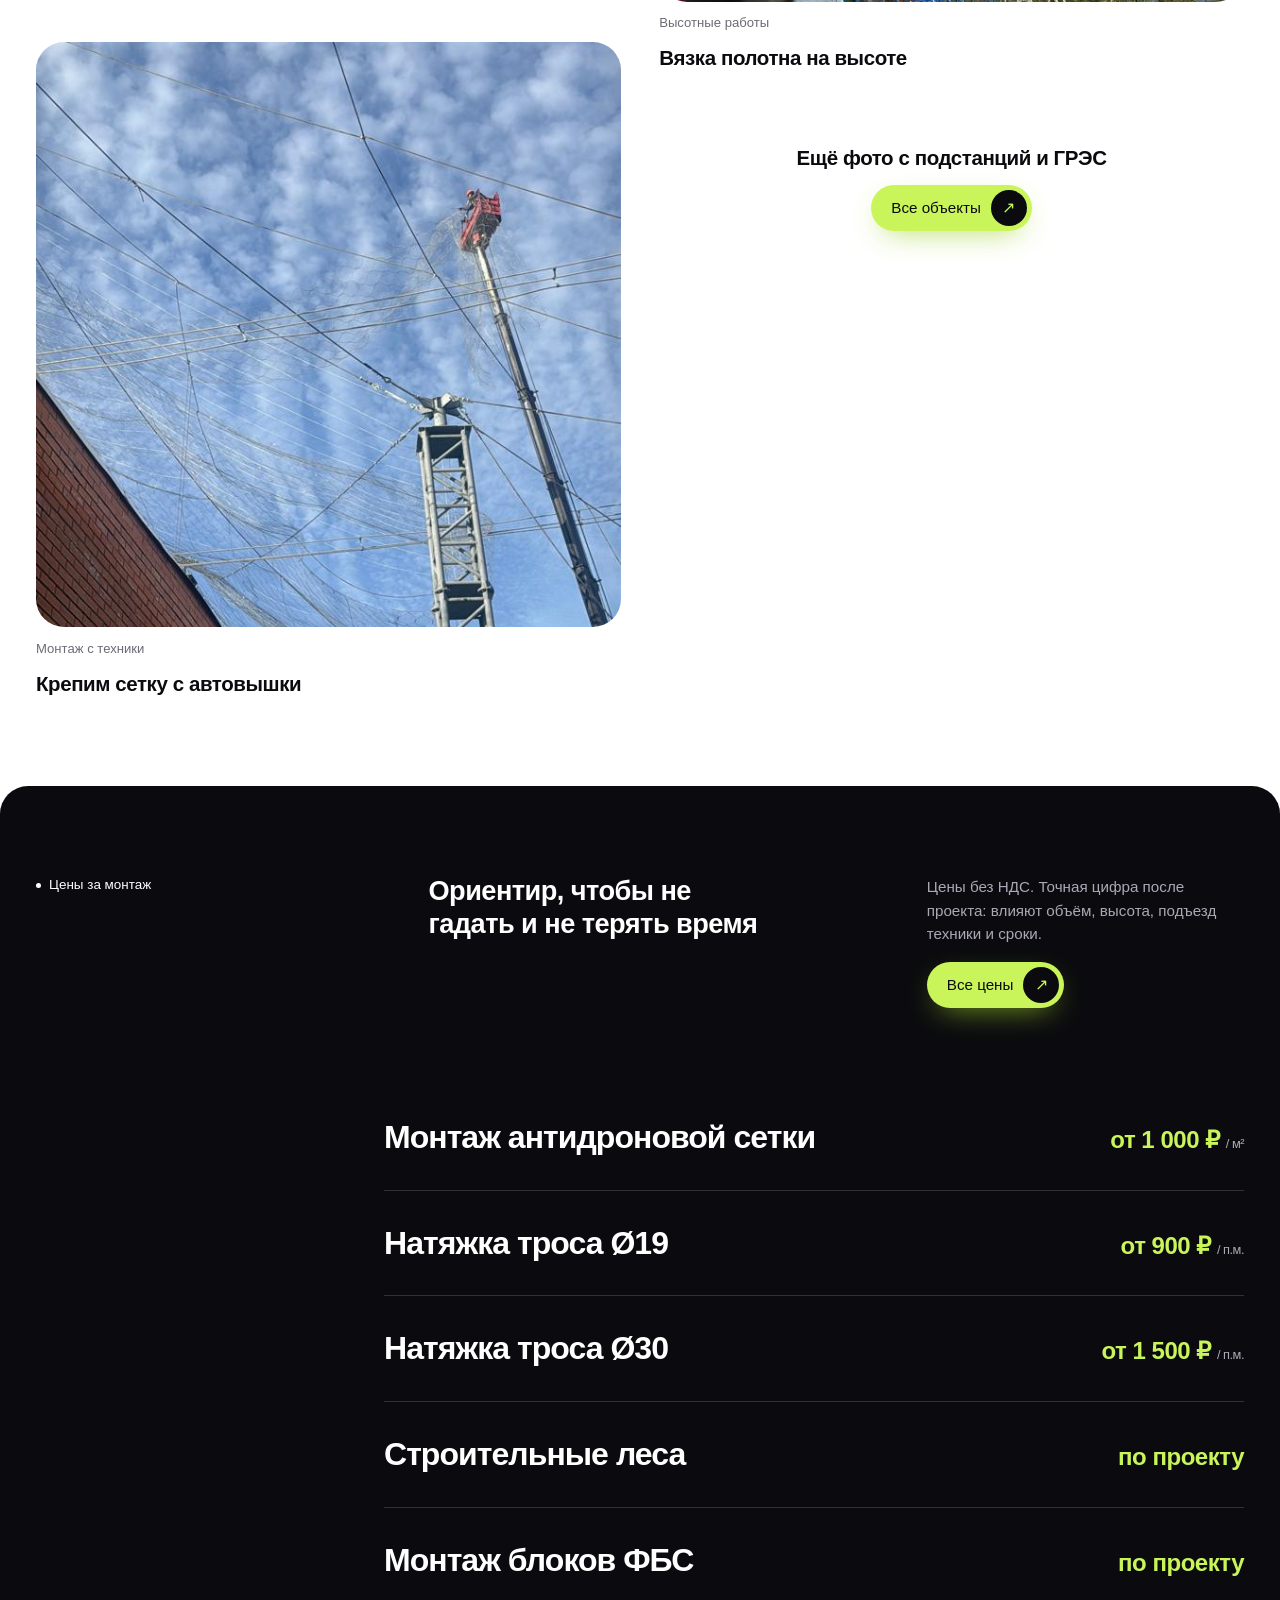
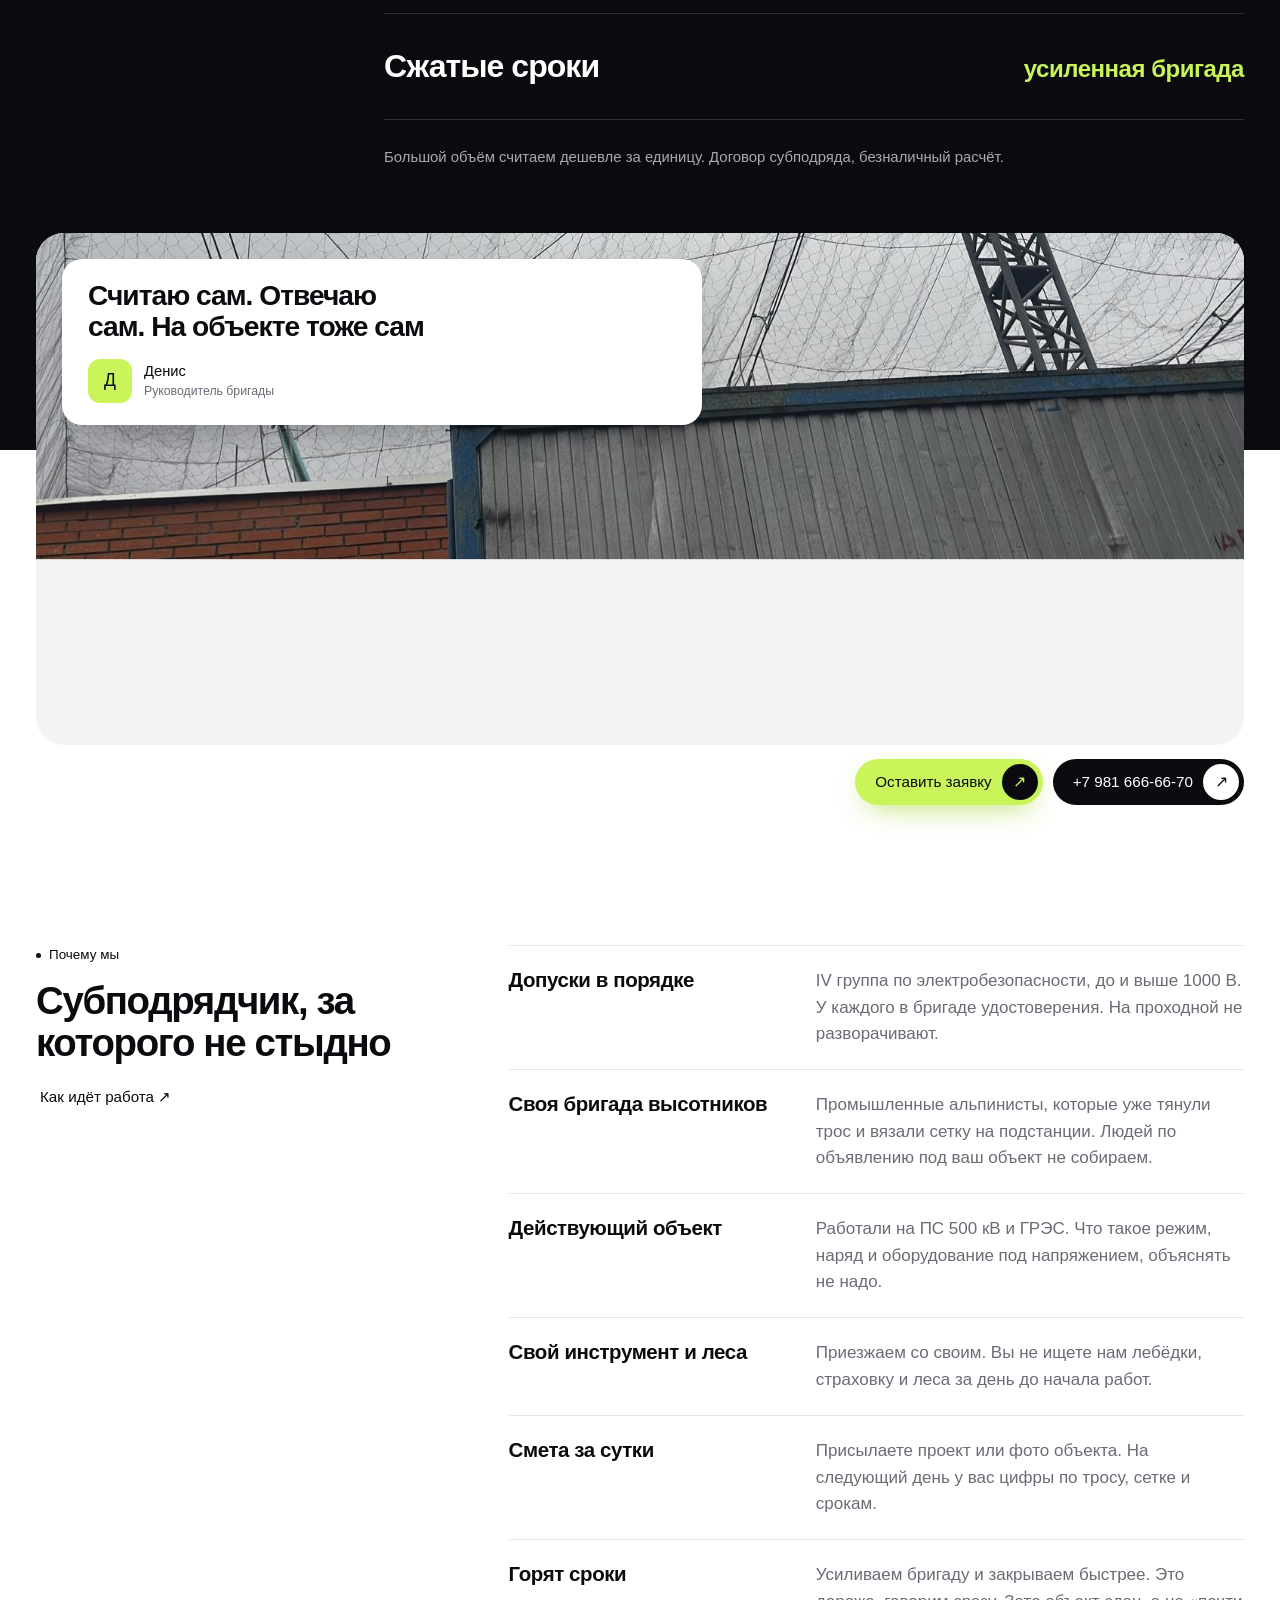
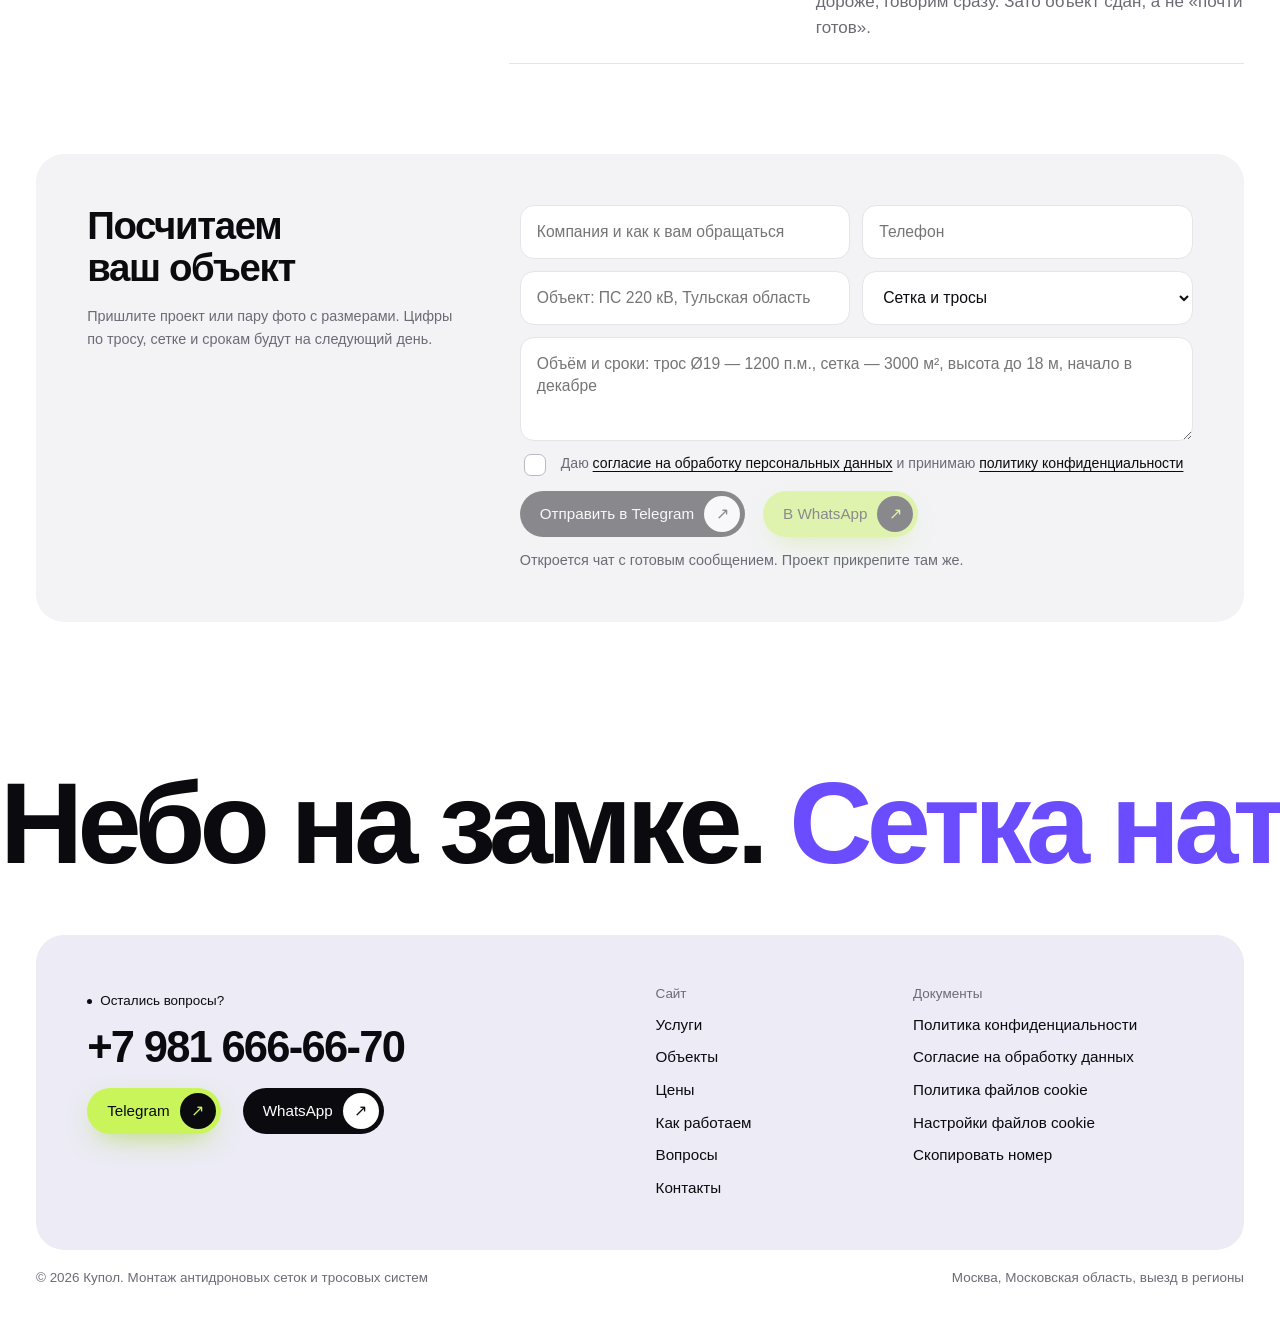
==== commit 8a32d7b0: "Купол: оттяжки по две и три на угол, Ø19 до низа, мелкая ячейка «Манье», объёмные беспилотники Co-Au" ====
--- a/index.html
+++ b/index.html
@@ -10,7 +10,7 @@
 <meta property="og:type" content="website">
 <meta name="theme-color" content="#ffffff">
 <link rel="icon" href="data:image/svg+xml,%3Csvg xmlns='http://www.w3.org/2000/svg' viewBox='0 0 32 32'%3E%3Crect width='32' height='32' rx='9' fill='%23C9F55B'/%3E%3Cpath d='M5 22 Q16 4 27 22M5 22 Q16 16 27 22M16 9v11' fill='none' stroke='%230B0B0F' stroke-width='2.2' stroke-linecap='round'/%3E%3C/svg%3E">
-<link rel="stylesheet" href="assets/style.css?v=12">
+<link rel="stylesheet" href="assets/style.css?v=13">
 </head>
 <body>
 <nav class="nav" aria-label="Главное меню"><div>
@@ -252,6 +252,6 @@
     <button class="pill ghostd" type="button" data-ck="need">Только необходимые</button>
   </div>
 </div>
-<script src="assets/app.js?v=12"></script>
+<script src="assets/app.js?v=13"></script>
 </body>
 </html>
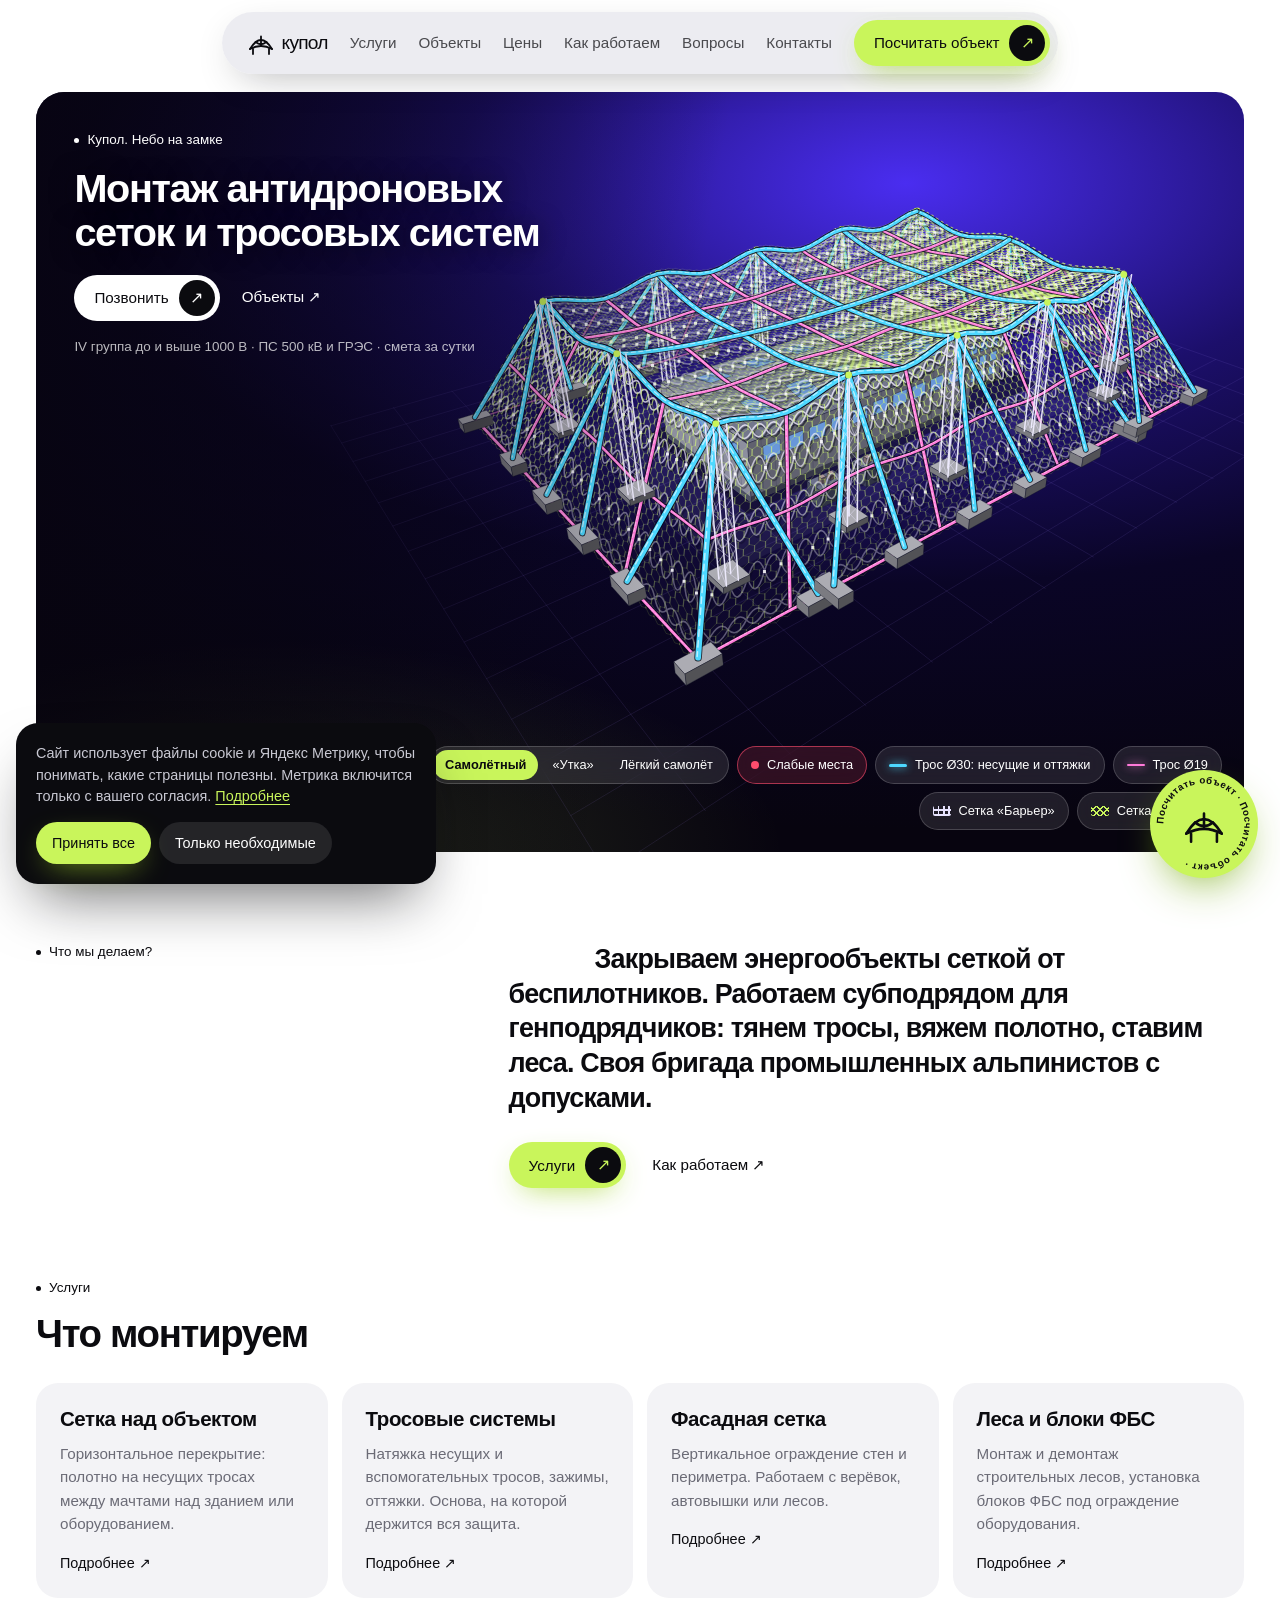
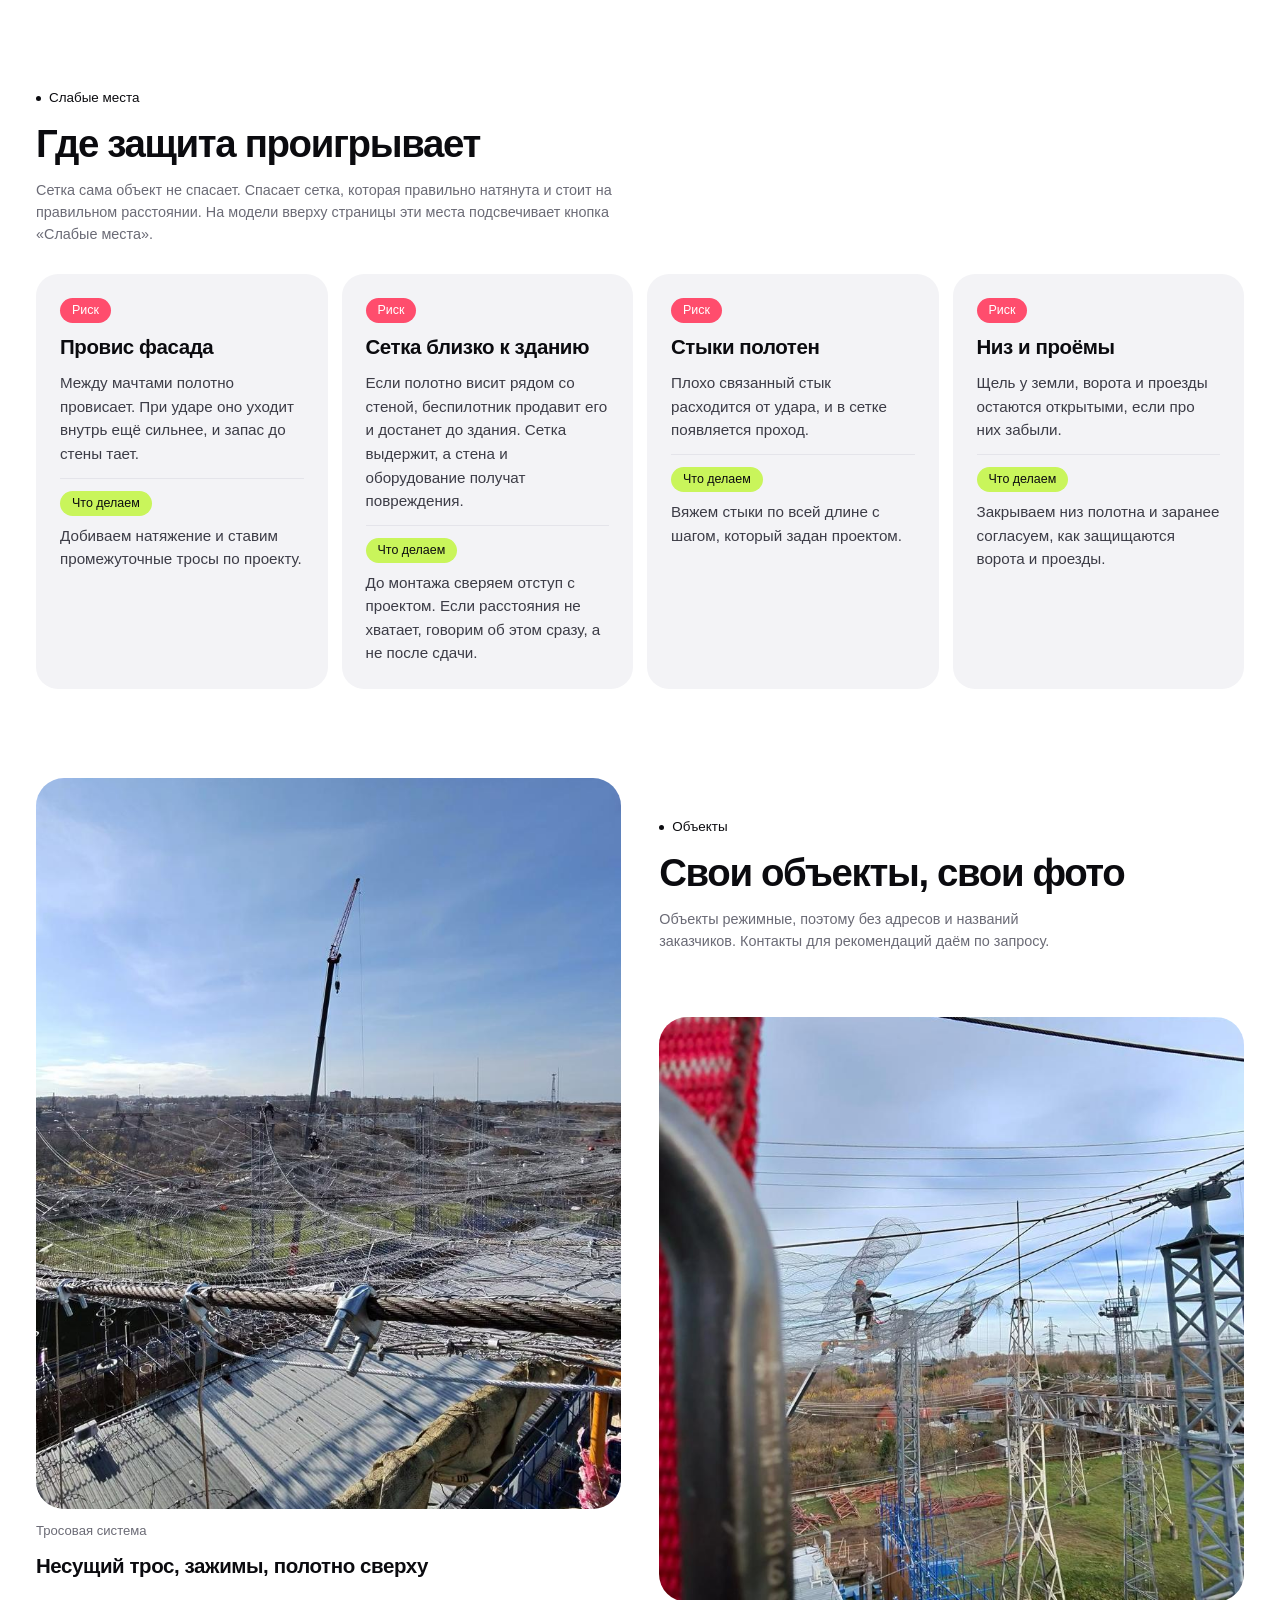
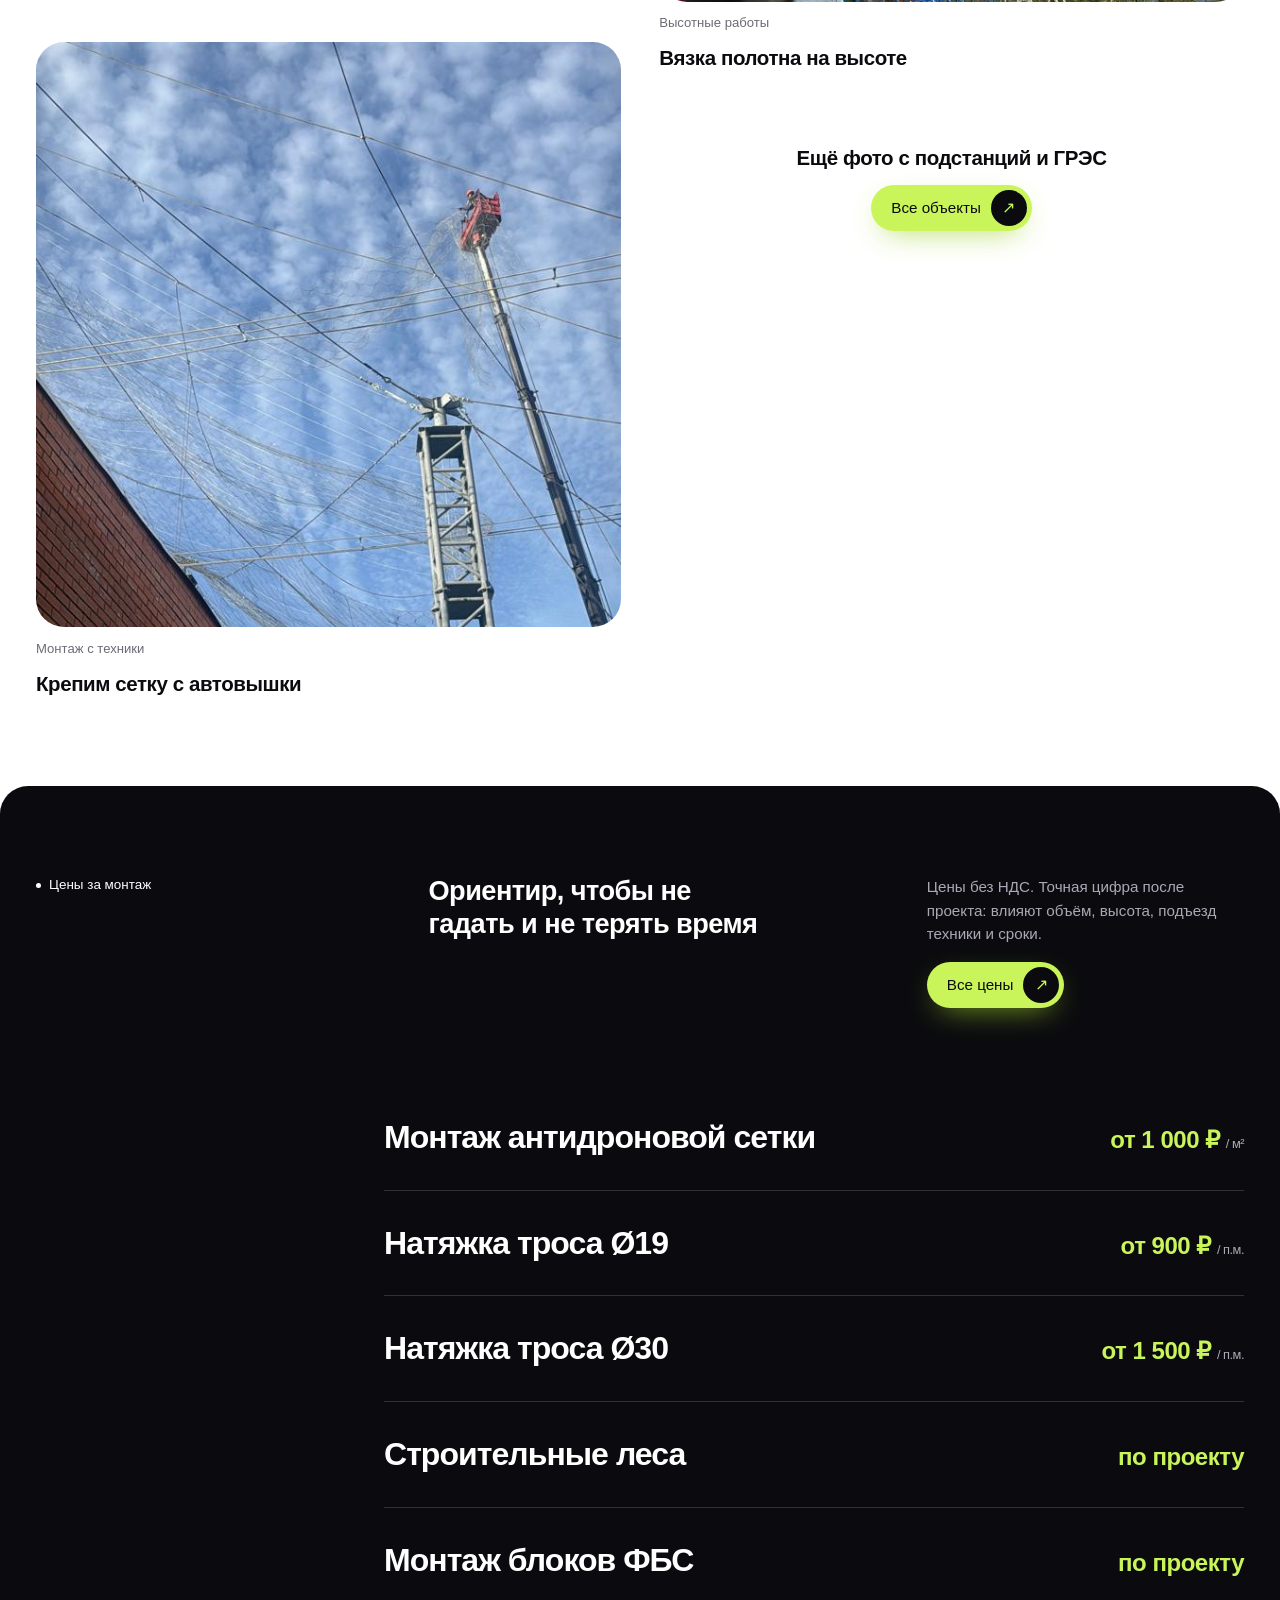
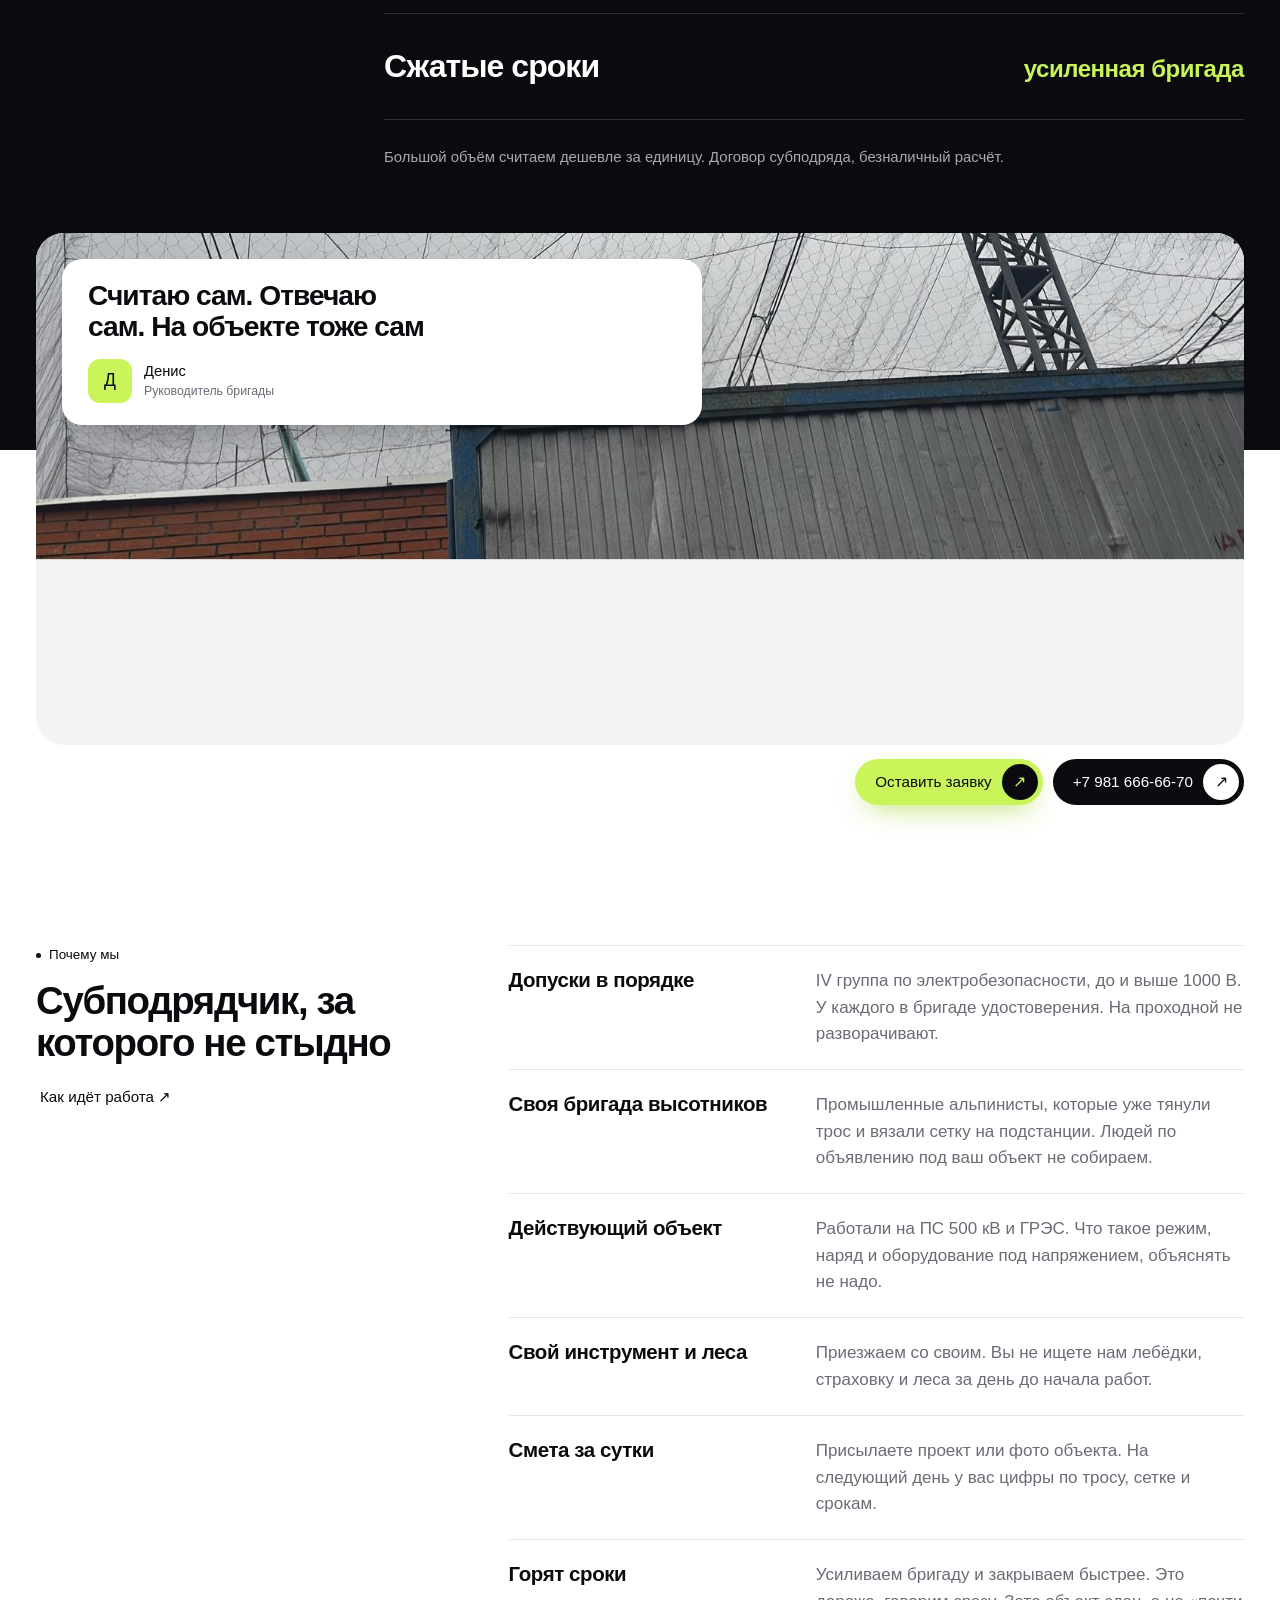
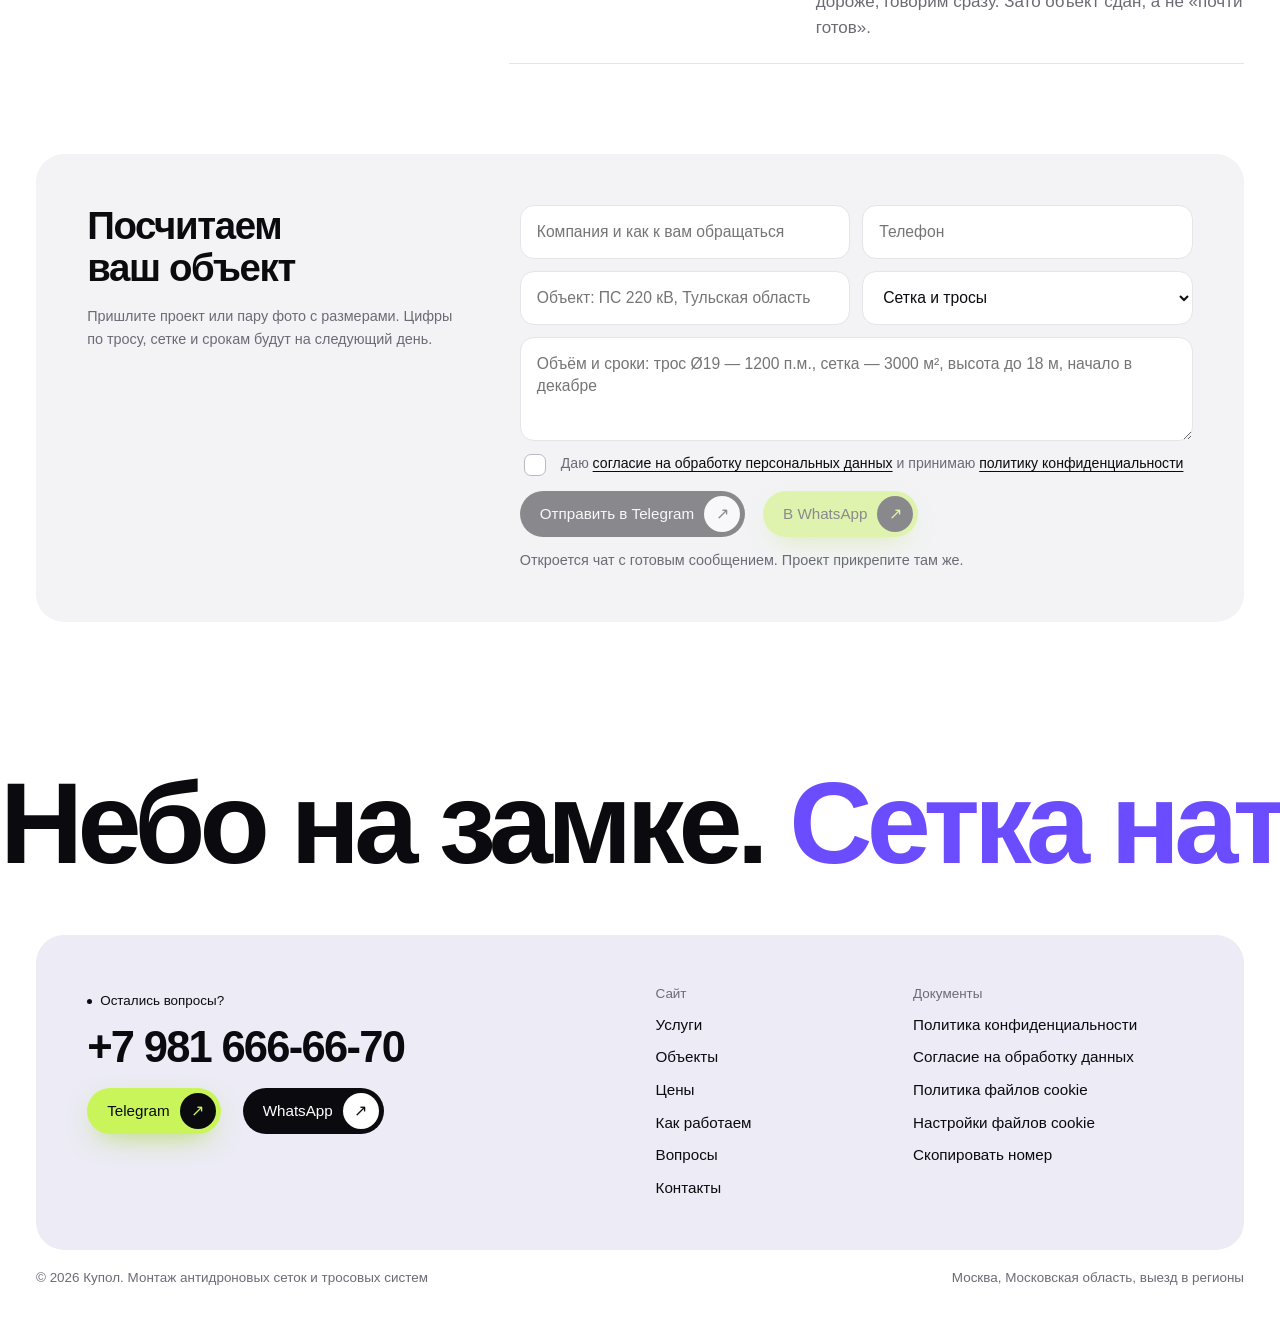
==== commit 757fc0c9: "Купол: объёмные тросы, сетка с глубиной и узлами, вспышка, дым и обломки при ударе Co-Authored-By: C" ====
--- a/index.html
+++ b/index.html
@@ -10,7 +10,7 @@
 <meta property="og:type" content="website">
 <meta name="theme-color" content="#ffffff">
 <link rel="icon" href="data:image/svg+xml,%3Csvg xmlns='http://www.w3.org/2000/svg' viewBox='0 0 32 32'%3E%3Crect width='32' height='32' rx='9' fill='%23C9F55B'/%3E%3Cpath d='M5 22 Q16 4 27 22M5 22 Q16 16 27 22M16 9v11' fill='none' stroke='%230B0B0F' stroke-width='2.2' stroke-linecap='round'/%3E%3C/svg%3E">
-<link rel="stylesheet" href="assets/style.css?v=13">
+<link rel="stylesheet" href="assets/style.css?v=14">
 </head>
 <body>
 <nav class="nav" aria-label="Главное меню"><div>
@@ -252,6 +252,6 @@
     <button class="pill ghostd" type="button" data-ck="need">Только необходимые</button>
   </div>
 </div>
-<script src="assets/app.js?v=13"></script>
+<script src="assets/app.js?v=14"></script>
 </body>
 </html>
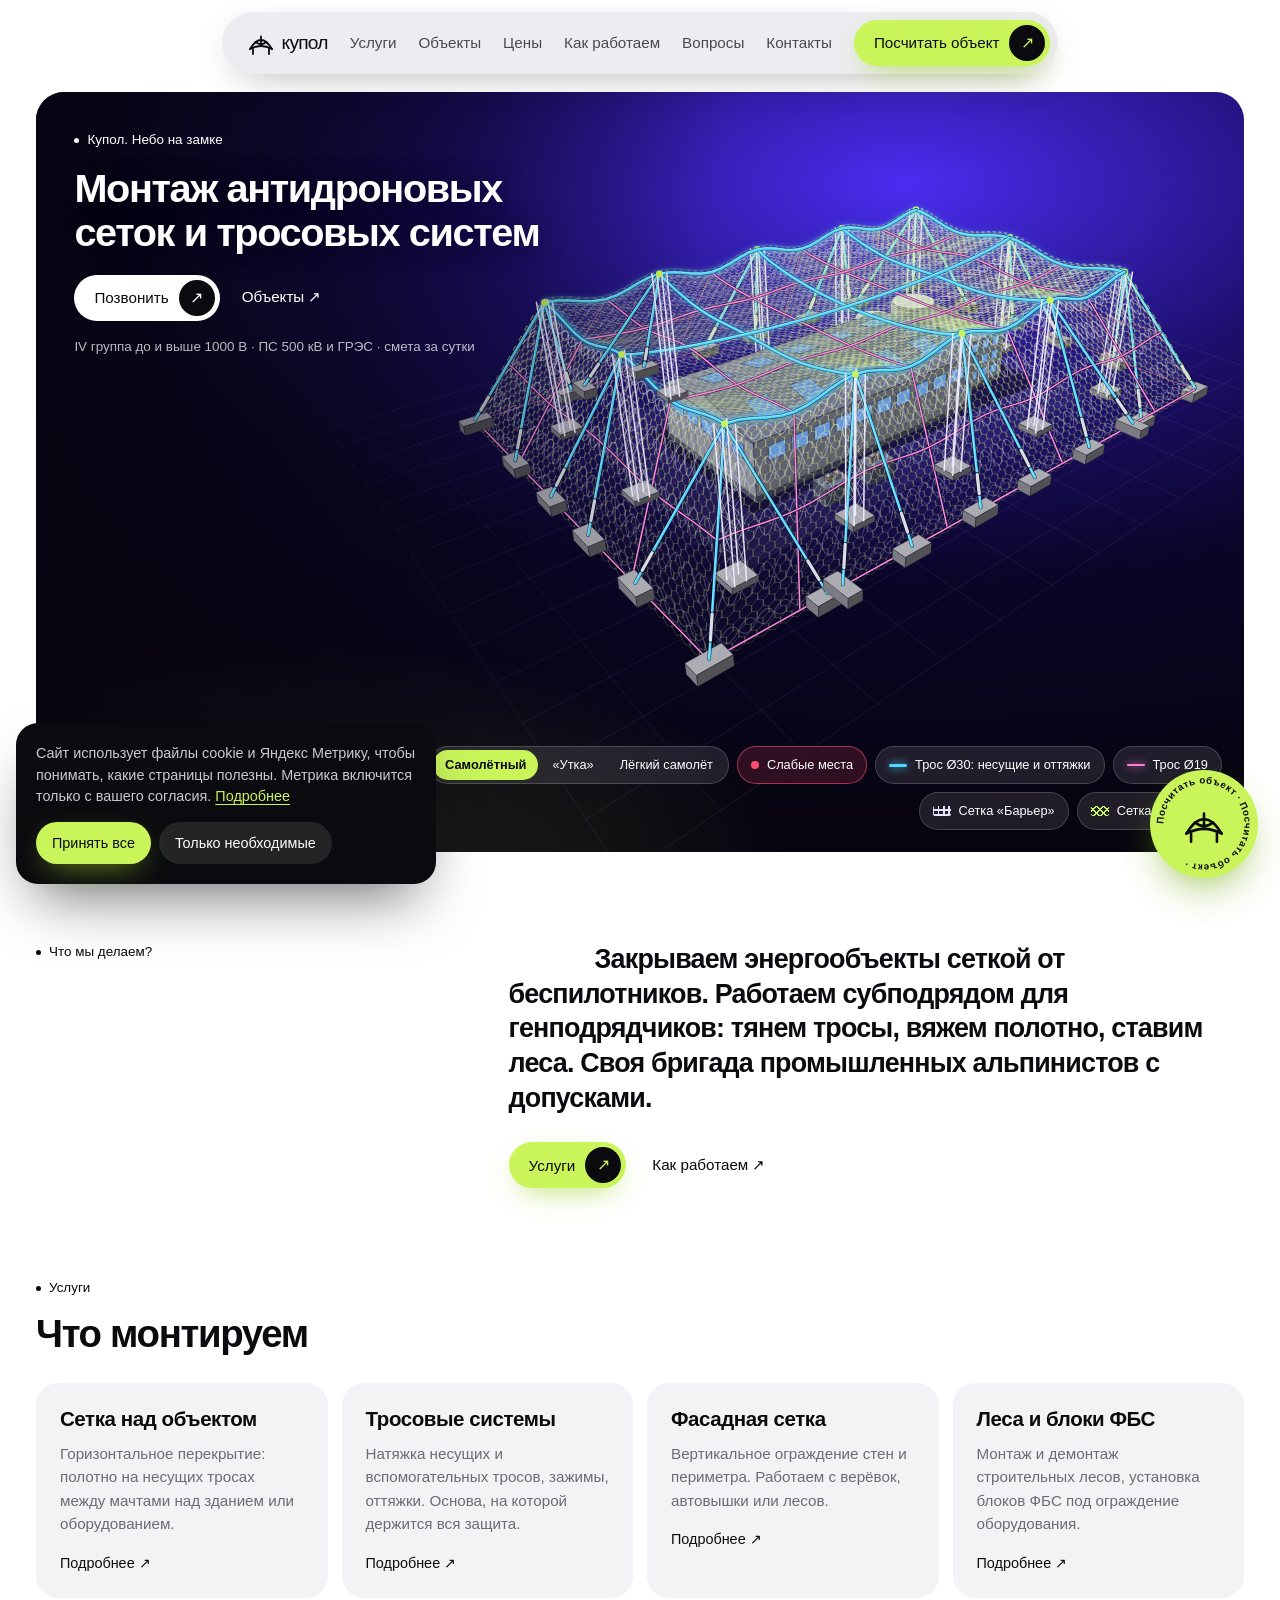
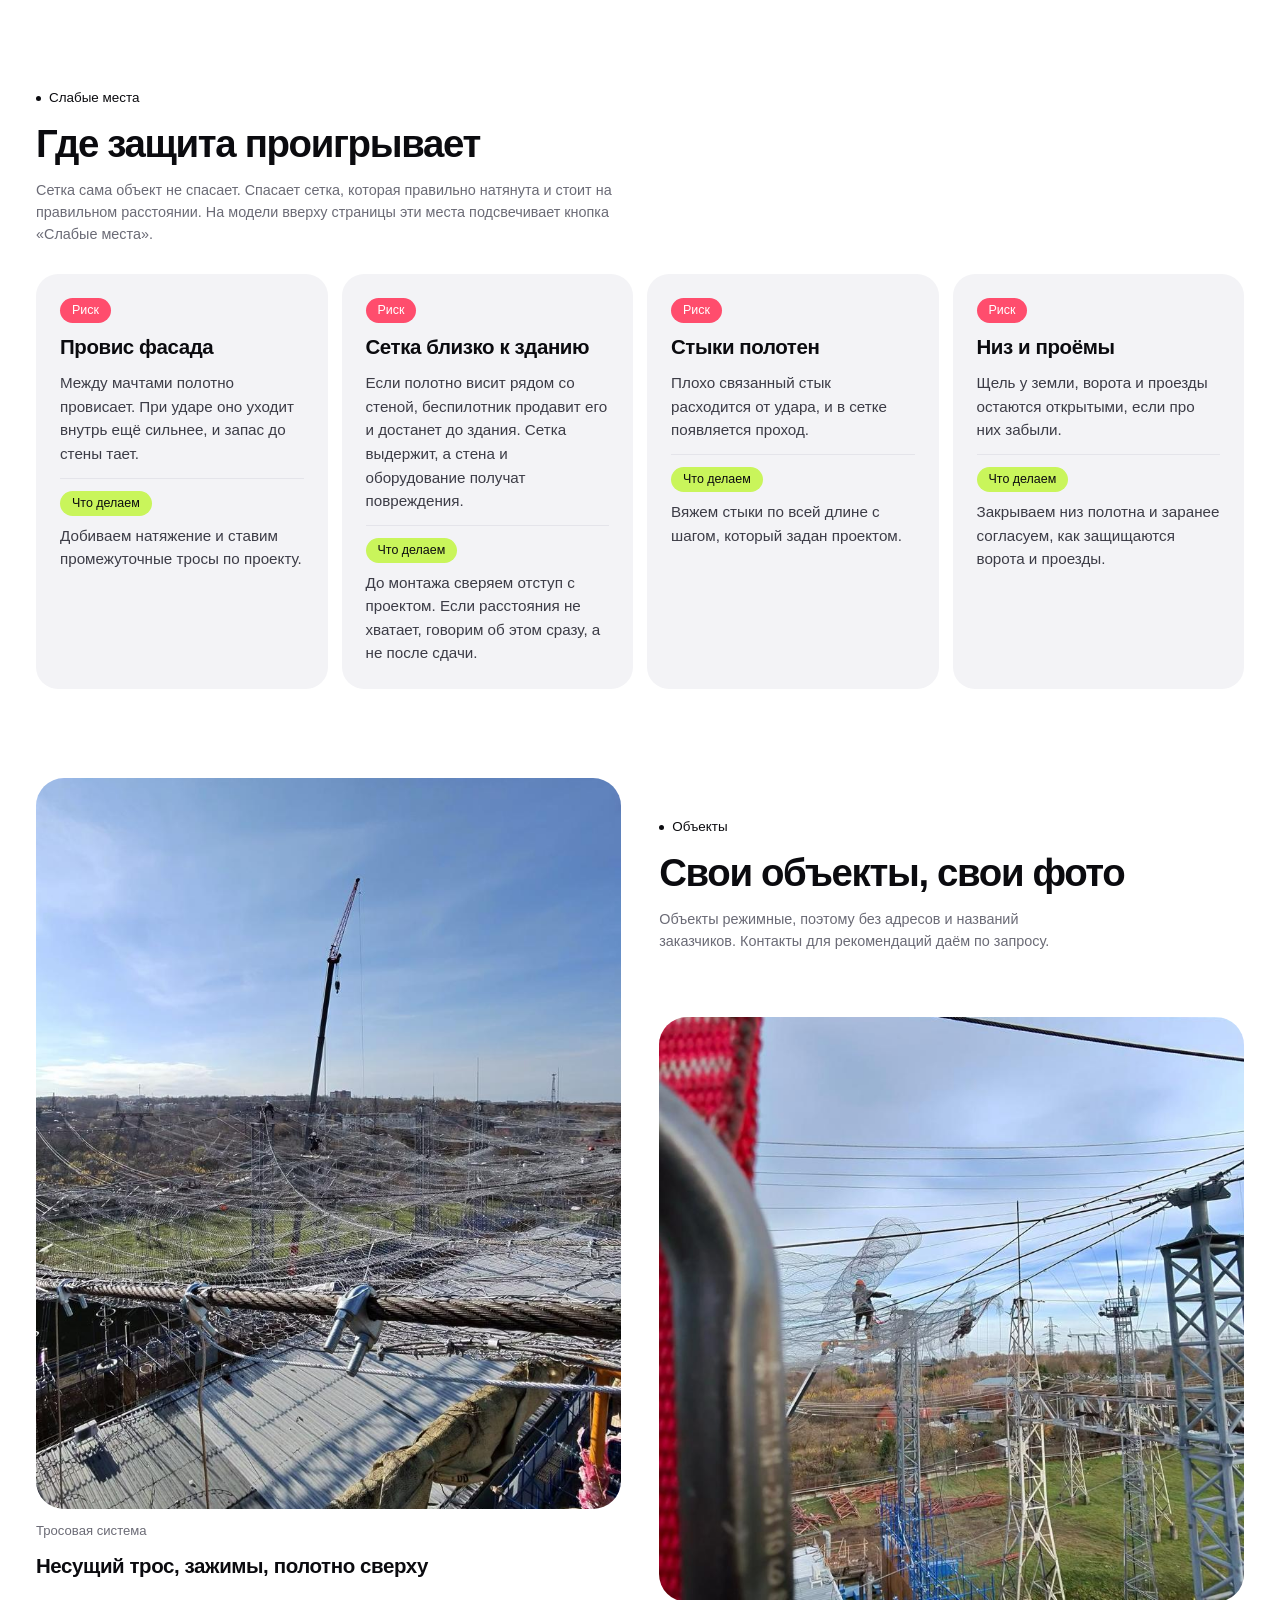
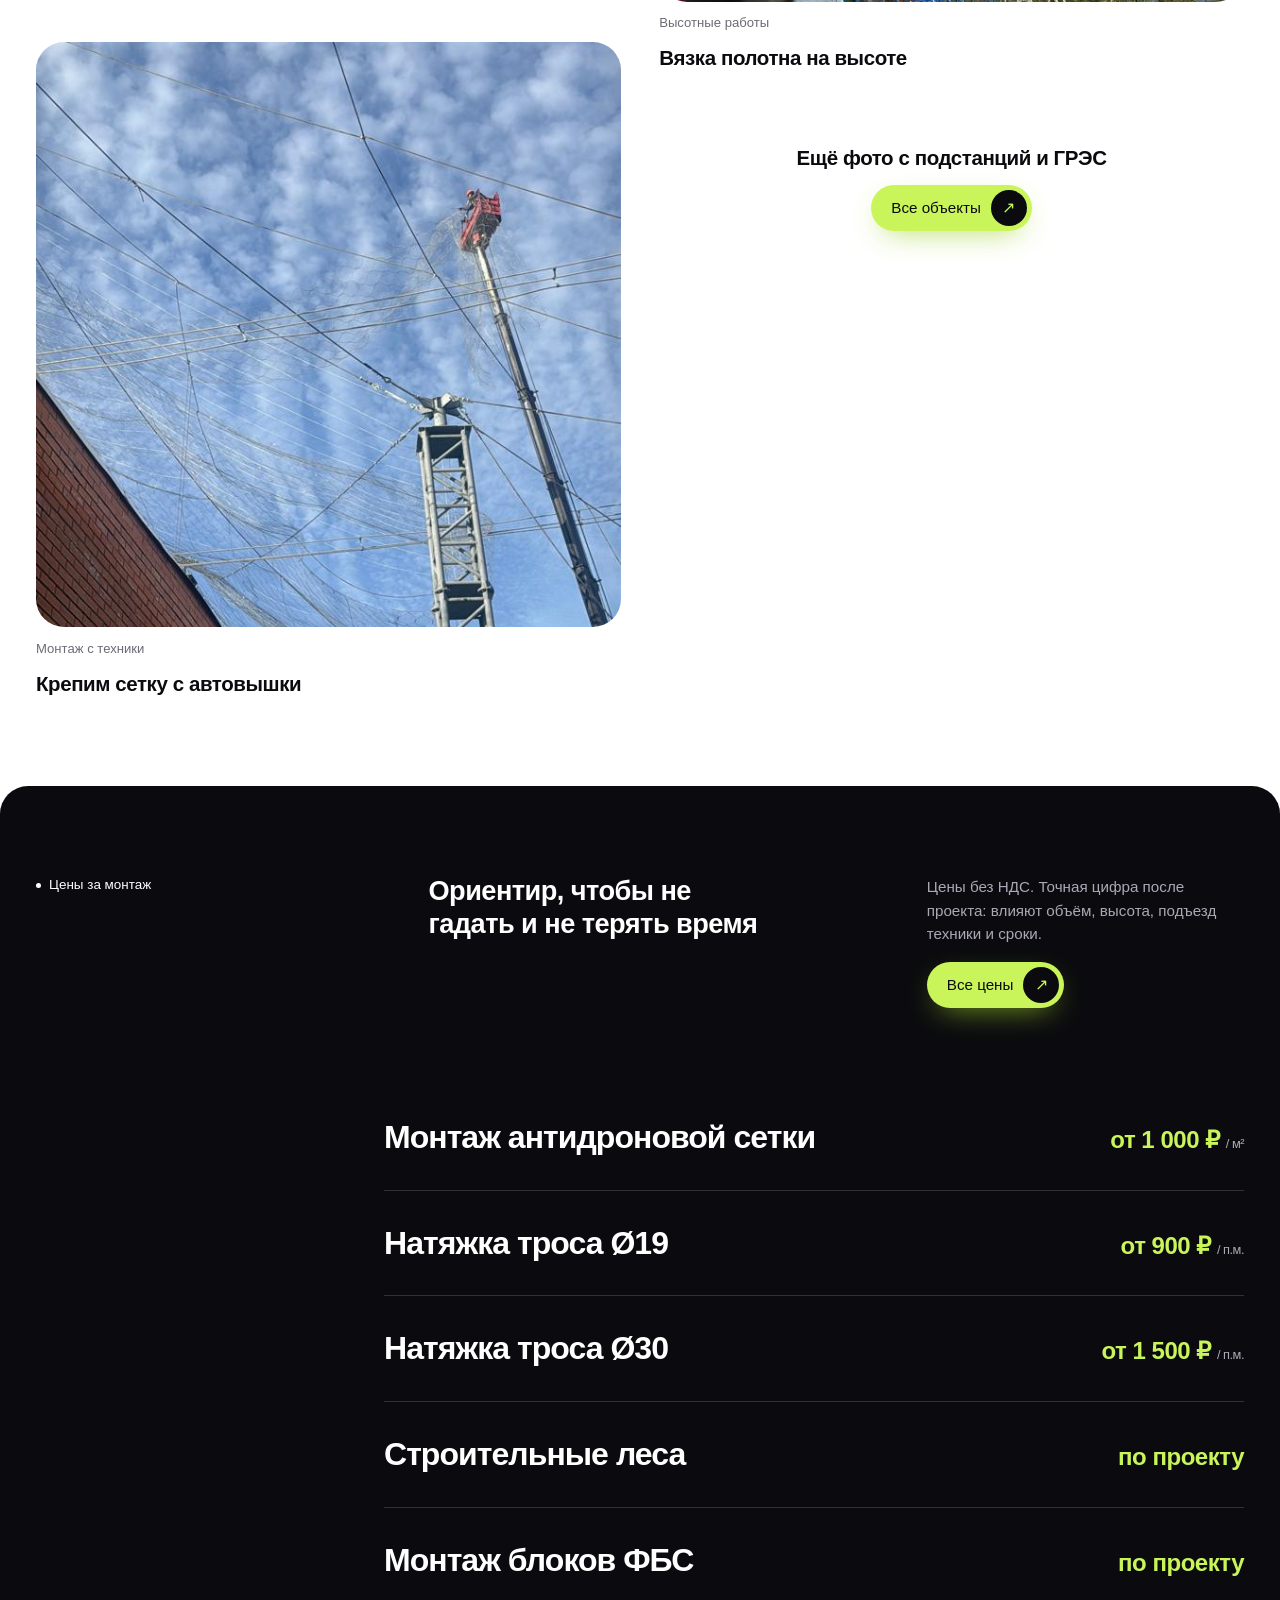
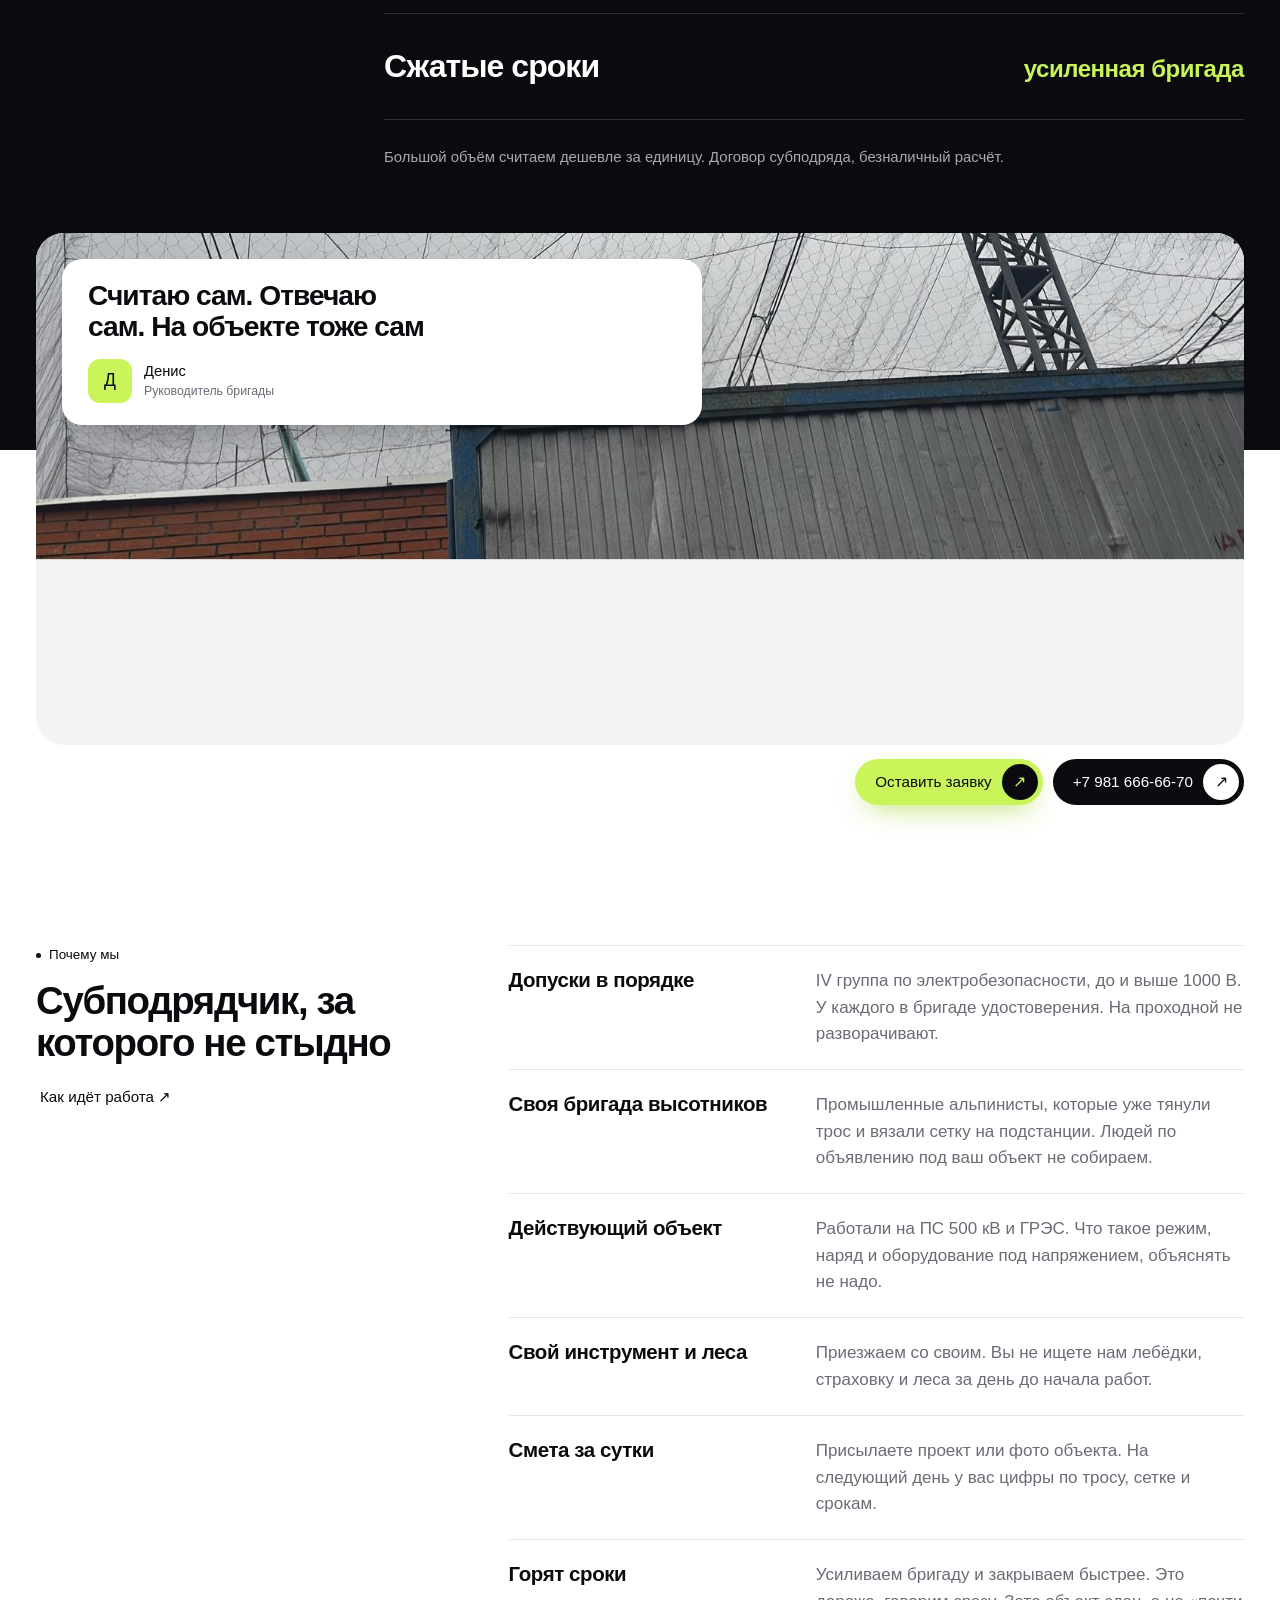
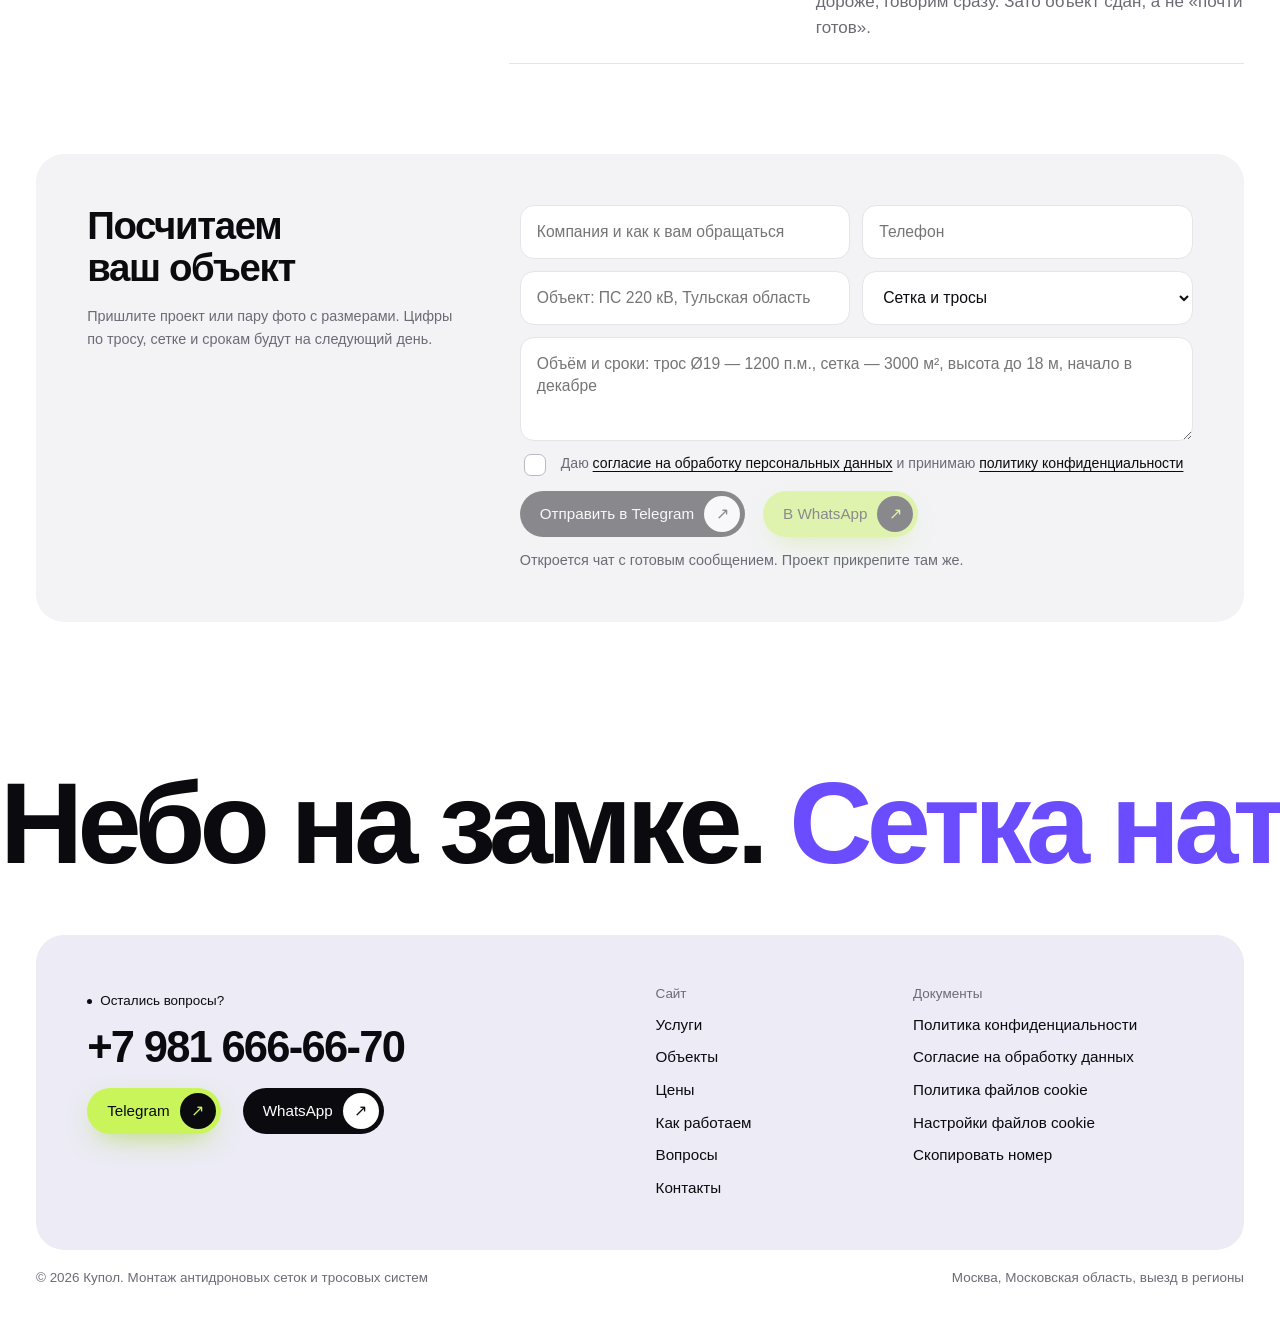
==== commit fdd8f99f: "Купол: тонкие тросы и сетка, толщина не растёт при приближении, обломки частями самолёта Co-Authored" ====
--- a/index.html
+++ b/index.html
@@ -10,7 +10,7 @@
 <meta property="og:type" content="website">
 <meta name="theme-color" content="#ffffff">
 <link rel="icon" href="data:image/svg+xml,%3Csvg xmlns='http://www.w3.org/2000/svg' viewBox='0 0 32 32'%3E%3Crect width='32' height='32' rx='9' fill='%23C9F55B'/%3E%3Cpath d='M5 22 Q16 4 27 22M5 22 Q16 16 27 22M16 9v11' fill='none' stroke='%230B0B0F' stroke-width='2.2' stroke-linecap='round'/%3E%3C/svg%3E">
-<link rel="stylesheet" href="assets/style.css?v=14">
+<link rel="stylesheet" href="assets/style.css?v=15">
 </head>
 <body>
 <nav class="nav" aria-label="Главное меню"><div>
@@ -252,6 +252,6 @@
     <button class="pill ghostd" type="button" data-ck="need">Только необходимые</button>
   </div>
 </div>
-<script src="assets/app.js?v=14"></script>
+<script src="assets/app.js?v=15"></script>
 </body>
 </html>
